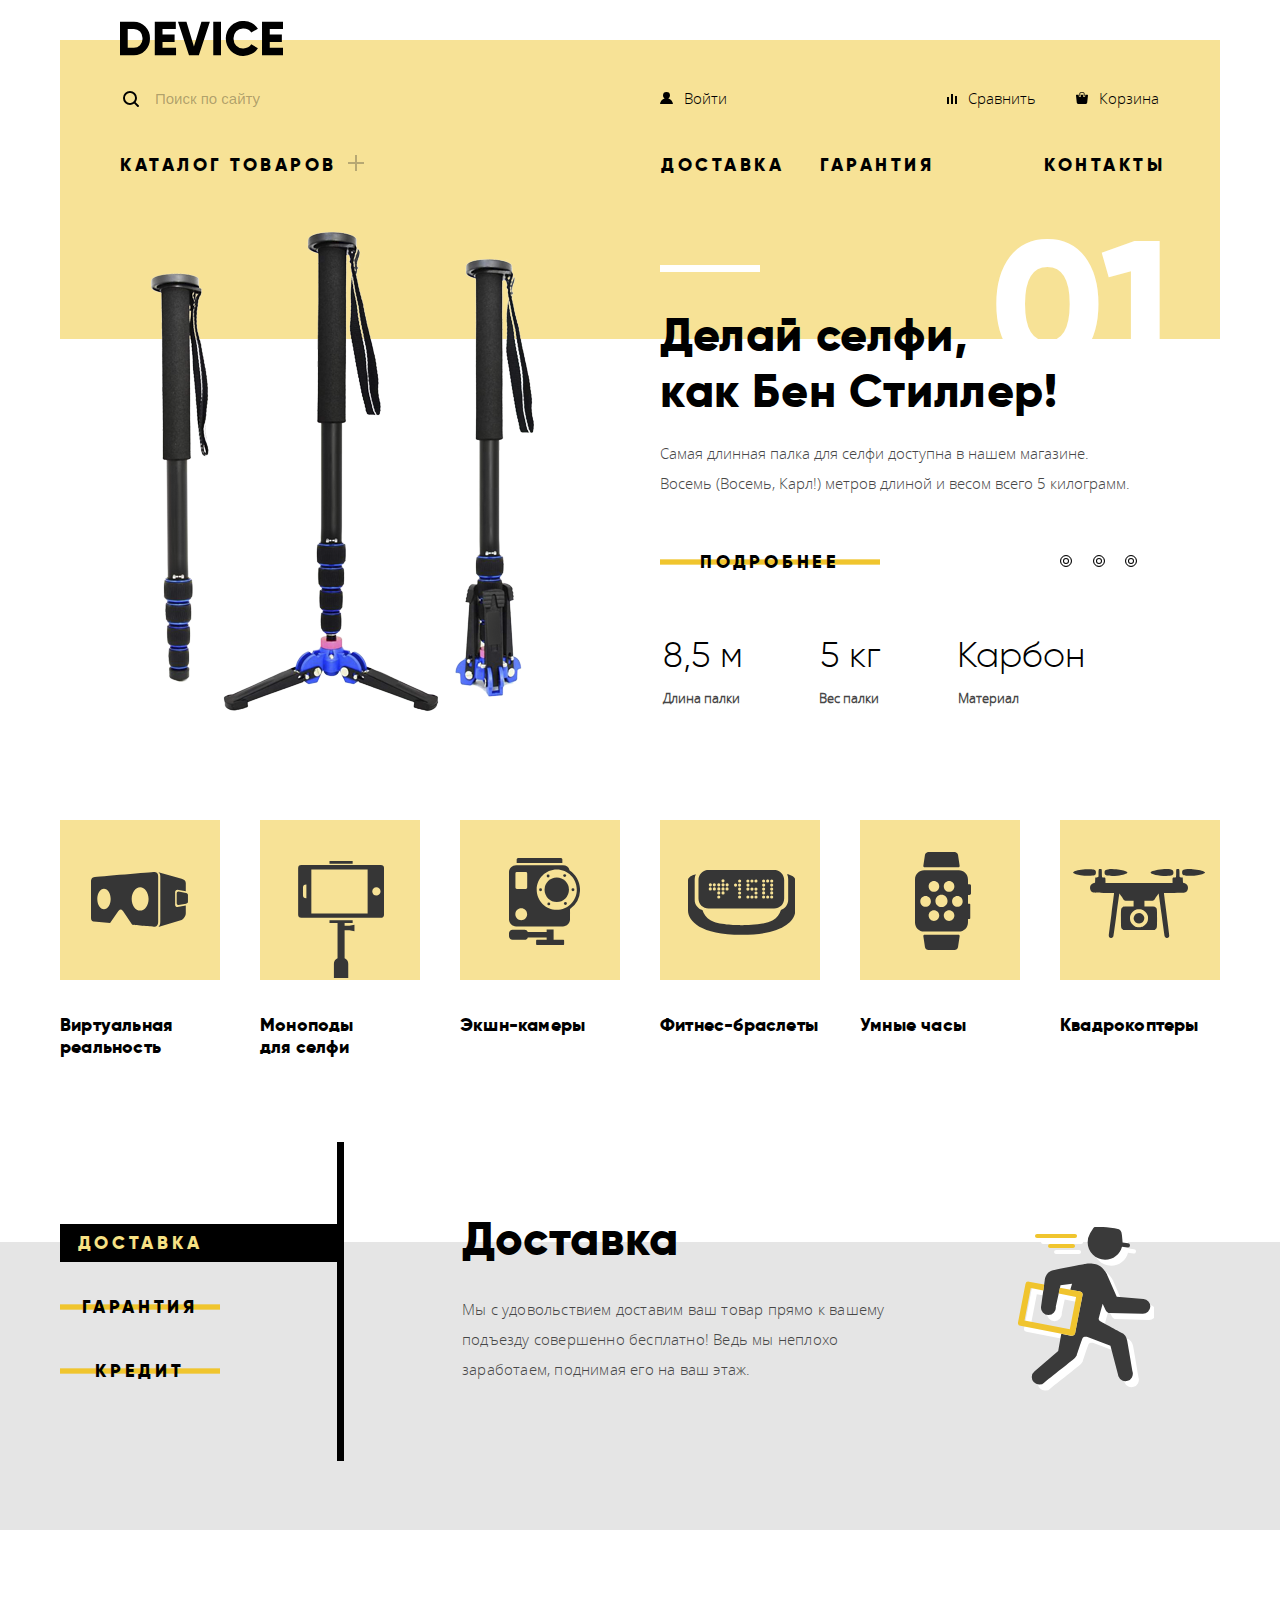
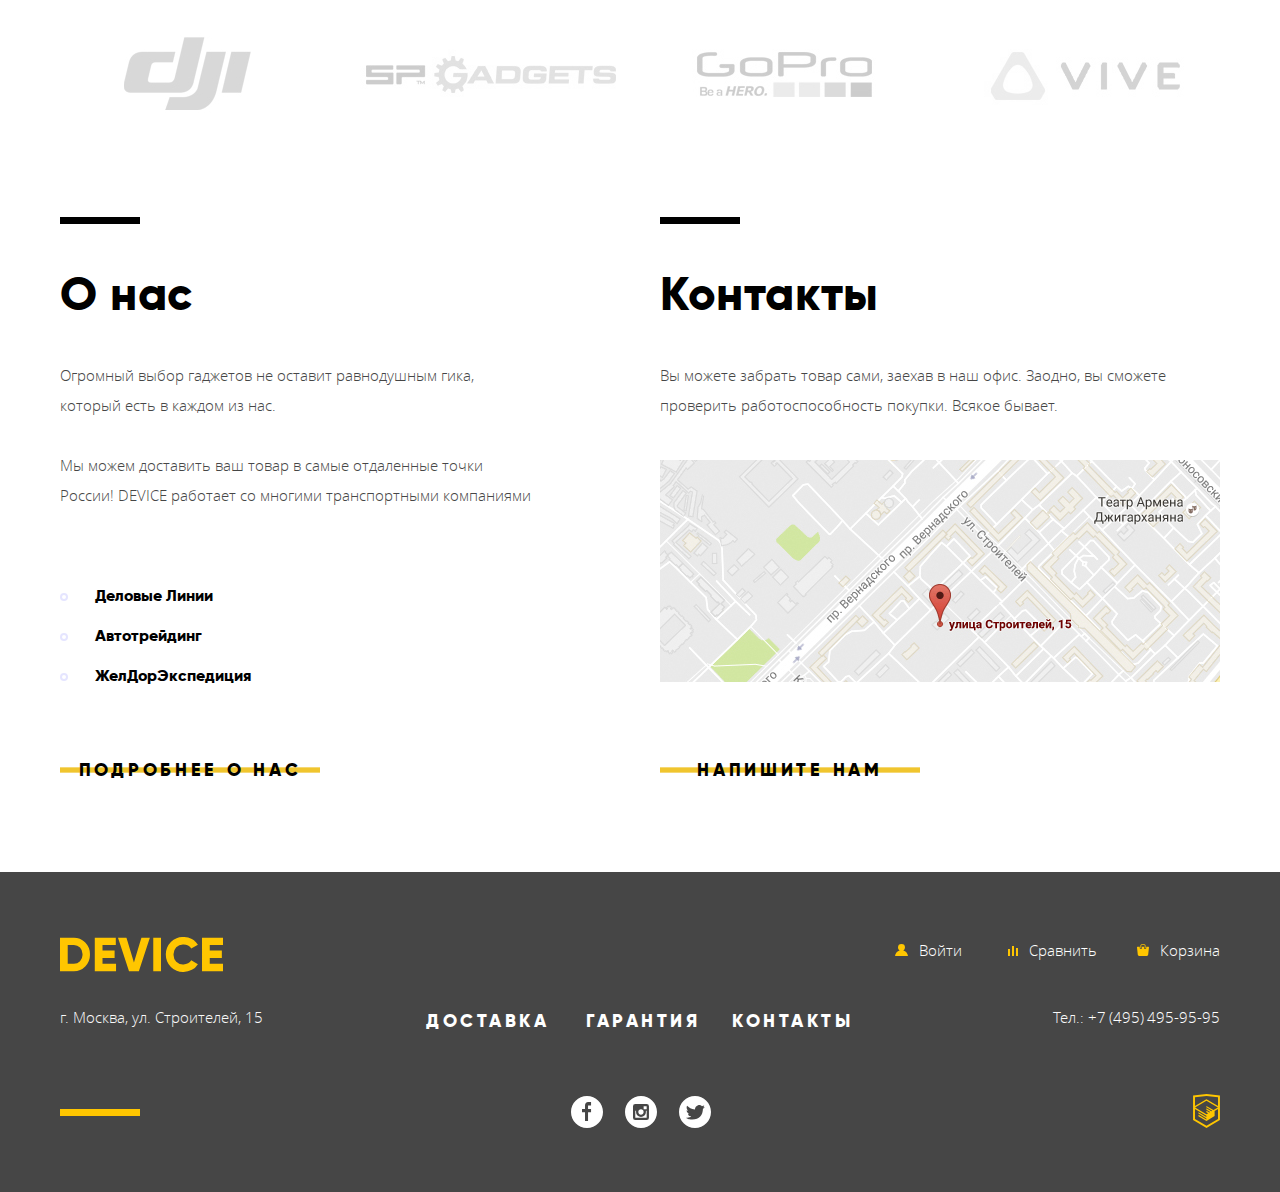
==== index.html @ ccfb0d53 ":+1:" ====
<!DOCTYPE html>
<html lang="ru">

<head>
  <meta charset="utf-8">
  <title>HTML Academy: Девайс</title>
  <link rel="stylesheet" href="css/normalize.css">
  <link rel="stylesheet" href="css/styles.css">
  <!-- <link rel="stylesheet" href="css/minifiedcss.css"> -->
</head>

<body class="site">
  <div class="centered">
    <header class="site__header header">
      <a class="header__logo site-logo" href="#" aria-label="Логотип интернет-магазина гаджетов «Device»">
        <svg class="site-logo__img">
          <use xlink:href="img/svg/icons.svg#device-logo"></use>
        </svg>
      </a>
      <div class="header__actions user-actions">
        <div class="user-actions__item user-actions__item_search">
          <form class="site-search" method="get">
            <label class="site-search__label" for="search-field">
              <svg class="site-search__icon">
                <use xlink:href="img/svg/icons.svg#search"></use>
              </svg>
            </label>
            <input class="site-search__field" type="search" id="search-field" placeholder="Поиск по сайту" aria-label="Поиск по сайту">
            <button class="site-search__button">Найти</button>
          </form>
        </div>
        <ul class="user-actions__list">
          <li class="user-actions__item user-actions__item_login action">
            <a class="action__link" href="#">
              <svg class="action__icon icon-login">
                <use xlink:href="img/svg/icons.svg#user"></use>
              </svg>
              <span class="action__text">Войти</span>
            </a>
          </li>
          <li class="user-actions__item user-actions__item_compare action">
            <a class="action__link" href="#">
              <svg class="action__icon icon-compare">
                <use xlink:href="img/svg/icons.svg#compare"></use>
              </svg>
              <span class="action__text">Сравнить</span>
            </a>
          </li>
          <li class="user-actions__item user-actions__item_cart action">
            <a class="action__link" href="#">
              <svg class="action__icon icon-cart">
                <use xlink:href="img/svg/icons.svg#cart"></use>
              </svg>
              <span class="action__text">Корзина</span>
            </a>
          </li>
        </ul>
      </div>
      <nav class="header__nav nav" aria-label="Главная навигация по сайту">
        <ul class="nav__list">
          <li class="nav__item nav__item_catalog">
            <a class="nav__link nav__link_catalog" href="#" tabindex="0">
              <span class="nav__item-name">Каталог товаров</span>
              <svg class="nav__icon">
                <use xlink:href="img/svg/icons.svg#plus"></use>
              </svg>
            </a>
            <ul class="nav__sub-list">
              <li class="nav__sub-item">
                <a class="nav__sub-link" href="#">Виртуальная реальность</a>
                <a class="nav__sub-link" href="monopods.html">Моноподы для селфи</a>
                <a class="nav__sub-link" href="#">Экшн-камеры</a>
              </li>
              <li class="nav__sub-item">
                <a class="nav__sub-link" href="#">Фитнесс-браслеты</a>
                <a class="nav__sub-link" href="#">Умные-часы</a>
              </li>
              <li class="nav__sub-item nav__sub-item_col3">
                <a class="nav__sub-link" href="#">Квадрокоптеры</a>
              </li>
            </ul>
          </li>
          <li class="nav__item nav__item_delivery">
            <a class="nav__link" href="#">Доставка</a>
          </li>
          <li class="nav__item nav__item_warranty">
            <a class="nav__link" href="#">Гарантия</a>
          </li>
          <li class="nav__item nav__item_contacts">
            <a class="nav__link" href="#">Контакты</a>
          </li>
        </ul>
      </nav>
    </header>
  </div>
  <main class="site__main main">
    <div class="centered">
      <h1 class="visually-hidden">Интернет-магазин гаджетов «Device»</h1>
      <section class="main__slider slider">
        <h2 class="visually-hidden">Популярные товары</h2>
        <div class="slider__switcher">
          <button class="slider__switch">
            <span class="visually-hidden">Первый слайд</span>
          </button>
          <button class="slider__switch">
            <span class="visually-hidden">Второй слайд</span>
          </button>
          <button class="slider__switch">
            <span class="visually-hidden">Третий слайд</span>
          </button>
        </div>
        <div class="slider__slide-wrapper slide-wrapper">
          <section class="slide-wrapper__slide slide">
            <div class="slide__img-wrapper">
              <img class="slide__img" src="img/slider/slider-1.png" width="384" height="486" alt="Самая длинная палка для сэлфи">
            </div>
            <div class="slide__info-wrapper">
              <span class="slide__order" aria-label="Первый слайд">01</span>
              <h3 class="slide__slogan main-heading">Делай селфи,<br> как Бен Стиллер!</h3>
              <p class="slide__description">Самая длинная палка для селфи доступна в нашем магазине.
                <br> Восемь (Восемь, Карл!) метров длиной и весом всего 5 килограмм.</p>
              <a class="slide__product-link btn" href="#">Подробнее</a>
              <table class="slide__product-details product-details">
                <tr class="product-details__row">
                  <td class="product-details__value">8,5 м</td>
                  <td class="product-details__value">5 кг</td>
                  <td class="product-details__value">Карбон</td>
                </tr>
                <tr class="product-details__row">
                  <th class="product-details__parameter">Длина палки</th>
                  <th class="product-details__parameter">Вес палки</th>
                  <th class="product-details__parameter">Материал</th>
                </tr>
              </table>
            </div>
          </section>
          <section class="slide-wrapper__slide slide visually-hidden">
            <div class="slide__img-wrapper">
              <img class="slide__img" src="img/slider/slider-2.png" width="345" height="485" alt="Мотивирующие фитнесc-браслеты">
            </div>
            <div class="slide__info-wrapper">
              <span class="slide__order" aria-label="Второй слайд">02</span>
              <h3 class="slide__slogan main-heading">Худеем<br> правильно!</h3>
              <p class="slide__description">Мотивирующие фитнесc-браслеты помогут найти в себе силы не пропускать занятия и соблюдать диету.</p>
              <a class="slide__product-link btn" href="#">Подробнее</a>
              <table class="slide__product-details product-details">
                <tr class="product-details__value-row">
                  <td class="product-details__value">48 часов</td>
                </tr>
                <tr class="product-details__parameter-row">
                  <th class="product-details__parameter">Без подзарядки</th>
                </tr>
              </table>
            </div>
          </section>
          <section class="slide-wrapper__slide slide visually-hidden">
            <div class="slide__img-wrapper">
              <img class="slide__img" src="img/slider/slider-3.png" width="526" height="334" alt="Квадрокоптер оснащенные мощным лазером, замаскированным под стандартную камеру">
            </div>
            <div class="slide__info-wrapper">
              <span class="slide__order" aria-label="Третий слайд">03</span>
              <h3 class="slide__slogan main-heading">Порхает как бабочка, жалит как пчела!</h3>
              <p class="slide__description">Этот обычный, на первый взгляд, квадрокоптер оснащен мощным лазером, замаскированным под стандартную камеру.</p>
              <a class="slide__product-link btn" href="#">Подробнее</a>
              <table class="slide__product-details product-details">
                <tr class="product-details__value-row">
                  <td class="product-details__value">800 м</td>
                  <td class="product-details__value">50 м</td>
                </tr>
                <tr class="product-details__parameter-row">
                  <th class="product-details__parameter">Дальность полета</th>
                  <th class="product-details__parameter">Радиус поражения</th>
                </tr>
              </table>
            </div>
          </section>
        </div>
      </section>
      <section class="main__categories categories">
        <h2 class="visually-hidden">Категории товаров</h2>
        <div class="categories__wrapper category">
          <a class="category__link category__link_virtual" href="virtual.html">
            <div class="category__link-img-container">
              <svg class="category__link-img category__link-img_virtual">
                <use xlink:href="img/svg/icons.svg#popular-1"></use>
              </svg>
            </div>
            <span class="category__link-text">Виртуальная реальность</span>
          </a>
          <a class="category__link category__link_monopod" href="monopods.html">
            <div class="category__link-img-container">
              <svg class="category__link-img category__link-img_monopod">
                <use xlink:href="img/svg/icons.svg#popular-2"></use>
              </svg>
            </div>
            <span class="category__link-text">Моноподы <br> для селфи</span>
          </a>
          <a class="category__link category__link_camera" href="camera.html">
            <div class="category__link-img-container">
              <svg class="category__link-img category__link-img_camera">
                <use xlink:href="img/svg/icons.svg#popular-3"></use>
              </svg>
            </div>
            <span class="category__link-text">Экшн-камеры</span>
          </a>
          <a class="category__link category__link_bracelet" href="bracelet.html">
            <div class="category__link-img-container">
              <svg class="category__link-img category__link-img_bracelet">
                <use xlink:href="img/svg/icons.svg#popular-4"></use>
              </svg>
            </div>
            <span class="category__link-text">Фитнес-браслеты</span>
          </a>
          <a class="category__link category__link_watch" href="watch.html">
            <div class="category__link-img-container">
              <svg class="category__link-img category__link-img_watch">
                <use xlink:href="img/svg/icons.svg#popular-5"></use>
              </svg>
            </div>
            <span class="category__link-text">Умные часы</span>
          </a>
          <a class="category__link category__link_quadrocopter" href="quadrocopter.html">
            <div class="category__link-img-container">
              <svg class="category__link-img category__link-img_quadrocopter">
                <use xlink:href="img/svg/icons.svg#popular-6"></use>
              </svg>
            </div>
            <span class="category__link-text">Квадрокоптеры</span>
          </a>
        </div>
      </section>
    </div>
    <section class="main__services services">
      <h2 class="visually-hidden">Наш сервис</h2>
      <div class="centered accordion">
        <div class="accordion__btns">
          <button class="btn accordion__btn accordion__btn_active">
            Доставка
          </button>
          <button class="btn accordion__btn ">
            Гарантия
          </button>
          <button class="btn accordion__btn">
            Кредит
          </button>
        </div>
        <section class="accordion__tab">
          <h3 class="accordion__heading main-heading">Доставка</h3>
          <p class="accordion__description">Мы с удовольствием доставим ваш товар прямо к вашему
            <br> подъезду совершенно бесплатно! Ведь мы неплохо
            <br> заработаем, поднимая его на ваш этаж.</p>
          <svg class="accordion__img" width="136" height="164">
            <use xlink:href="img/svg/icons.svg#delivery"></use>
          </svg>
        </section>
        <section class="accordion__tab visually-hidden">
          <h3 class="accordion__heading main-heading">Гарантия</h3>
          <p class="accordion__description">Если из-за возгорания купленного у нас товара у вас сгорит
            <br> дом — не переживайте, мы выдадим вам новый.
            <br> Товар, не дом, конечно же.</p>
          <svg class="accordion__img" width="156" height="188">
            <use xlink:href="img/svg/icons.svg#warranty"></use>
          </svg>
        </section>
        <section class="accordion__tab visually-hidden">
          <h3 class="accordion__heading main-heading">Кредит</h3>
          <p class="accordion__description">Залезть в долговую яму стало проще! Кредитные
            <br> консультанты подберут для вас наиболее выгодные
            <br> условия кредита. Выгодные для нашего банка, разумеется.</p>
          <svg class="accordion__img" width="171" height="195">
            <use xlink:href="img/svg/icons.svg#credit"></use>
          </svg>
        </section>
      </div>
    </section>
    <div class="centered">
      <section class="main__brands brands">
        <h2 class="visually-hidden">Список компаний-производителей продукции в нашем каталоге</h2>
        <div class="brands__wrapper brand">
          <a class="brand__link brand__link_dji" href="http://www.dji.com/" aria-label="Сайт компании-производителя DJI">
        </a>
          <a class="brand__link brand__link_spga" href="http://www.sp-gadgets.com/" aria-label="Сайт компании-производителя SPGA">
        </a>
          <a class="brand__link brand__link_gopro" href="http://gopro.com/" aria-label="Сайт компании-производителя GOPRO">
        </a>
          <a class="brand__link brand__link_vive" href="https://www.htcvive.com/" aria-label="Сайт компании-производителя VIVE">
        </a>
        </div>
      </section>
      <div class="main__company-details company-details">
        <section class="company-details__about-us about-us">
          <h3 class="company-details__heading main-heading">О нас</h3>
          <p class="about-us__description">Огромный выбор гаджетов не оставит равнодушным гика,
            <br> который есть в каждом из нас.</p>
          <p class="about-us__description">Мы можем доставить ваш товар в самые отдаленные точки
            <br> России! DEVICE работает со многими транспортными компаниями</p>
          <ul class="about-us__delivery-partners-section delivery-partners">
            <li class="delivery-partners__item">
              <a class="delivery-partners__link" href="#">Деловые Линии</a>
            </li>
            <li class="delivery-partners__item">
              <a class="delivery-partners__link" href="#">Автотрейдинг</a>
            </li>
            <li class="delivery-partners__item">
              <a class="delivery-partners__link" href="#">ЖелДорЭкспедиция</a>
            </li>
          </ul>
          <a class="about-us__more-info-link btn" href="#">Подробнее о нас</a>
        </section>
        <section class="company-details__contacts contacts">
          <h3 class="company-details__heading main-heading">Контакты</h3>
          <p class="contacts__description">Вы можете забрать товар сами, заехав в наш офис. Заодно, вы сможете проверить работоспособность покупки. Всякое бывает.</p>
          <div class="contacts__map map">
            <a class="map__link" href="https://www.google.ru/maps" target="_blank"><img class="map__image" src="img/map.jpg" alt="Наше местоположение на карте" width="560" height="222"></a>
          </div>
          <a class="contacts__contact-link btn" href="#">Напишите нам</a>
        </section>
        <div class="company-details__map modal-map modal-map_hidden">
          <a class="modal-map__link" href="https://www.google.ru/maps" target="_blank"><img class="modal-map__placeholder" src="img/map-big.jpg" width="960" height="559" alt="Карта"></a>
        </div>
      </div>
    </div>
  </main>
  <footer class="site__footer footer">
    <div class="centered footer__inner">
      <div class="footer__col footer__col_left">
        <a class="footer__logo site-logo" aria-label="Интернет-магазин гаджетов «Device»">
          <svg class="site-logo__img site-logo__img_footer">
            <use xlink:href="img/svg/icons.svg#device-logo"></use>
          </svg>
        </a>
        <address class="footer__address">г. Москва, ул. Строителей, 15</address>
      </div>
      <div class="footer__col footer__col_middle">
        <nav class="footer__nav nav" aria-label="Вспомогательная навигация по сайту">
          <ul class="nav__list">
            <li class="nav__item nav__item_delivery-footer">
              <a class="nav__link nav__link_footer" href="#">Доставка</a>
            </li>
            <li class="nav__item nav__item_warranty-footer">
              <a class="nav__link nav__link_footer" href="#">Гарантия</a>
            </li>
            <li class="nav__item nav__item_contact-footer">
              <a class="nav__link nav__link_footer" href="#">Контакты</a>
            </li>
          </ul>
        </nav>
        <section class="footer__social social">
          <h2 class="visually-hidden">Наши социальные сети</h2>
          <div class="social__list">
            <a class="social__link social__link_fb" href="#" aria-label="Facebook">
              <svg class="social__icon">
                <use xlink:href="img/svg/icons.svg#fb"></use>
              </svg>
            </a>
            <a class="social__link social__link_inst" href="#" aria-label="Instagram">
              <svg class="social__icon">
                <use xlink:href="img/svg/icons.svg#instagram"></use>
              </svg>
            </a>
            <a class="social__link social__link_tw" href="#" aria-label="Twitter">
              <svg class="social__icon">
                <use xlink:href="img/svg/icons.svg#twitter"></use>
              </svg>
            </a>
          </div>
        </section>
      </div>
      <div class="footer__col footer__col_right">
        <ul class="footer__actions user-actions">
          <li class="user-actions__login action action_login_footer">
            <a class="action__link action__link_footer" href="#">
              <svg class="action__icon icon-login icon-footer">
                <use xlink:href="img/svg/icons.svg#user"></use>
              </svg>
              <span class="action__text">Войти</span>
            </a>
          </li>
          <li class="user-actions__compare action action_compare_footer">
            <a class="action__link action__link_footer" href="#">
              <svg class="action__icon icon-compare icon-footer">
                <use xlink:href="img/svg/icons.svg#compare"></use>
              </svg>
              <span class="action__text">Сравнить</span>
            </a>
          </li>
          <li class="user-actions__cart action action_cart_footer">
            <a class="action__link action__link_footer" href="#">
              <svg class="action__icon icon-cart icon-footer">
                <use xlink:href="img/svg/icons.svg#cart"></use>
              </svg>
              <span class="action__text">Корзина</span>
            </a>
          </li>
        </ul>
        <p class="footer__phone">Тел.:
          <a class="footer__phone-link" href="tel:+7(495)495-95-95">+7&thinsp;(495)&thinsp;495-95-95</a>
        </p>
        <div class="footer__copyright copyright">
          <a class="copyright__link" href="https://htmlacademy.ru/intensive/htmlcss" aria-label="HTML Academy">
            <svg class="copyright__icon" role="img" aria-hidden="true">
              <use xlink:href="img/svg/icons.svg#logo-html"></use>
            </svg>
          </a>
        </div>
      </div>
    </div>
  </footer>
  <!-- MODAL -->
  <div class="modal-contact modal-contact_hidden">
    <form class="modal-contact__contact-form contact-form" method="post">
      <div class="contact-form__fields">
        <div class="contact-form__field contact-form__field_name">
          <label class="contact-form__label" for="name-field">Ваше имя:</label>
          <input class="contact-form__input" type="text" id="name-field" placeholder="Представьтесь, пожалуйста">
        </div>
        <div class="contact-form__field contact-form__field_email">
          <label class="contact-form__label" for="email-field">Ваш e-mail:</label>
          <input class="contact-form__input" type="email" id="email-field" placeholder="Для отправки ответа">
        </div>
        <div class="contact-form__field contact-form__field_text">
          <label class="contact-form__label" for="comment-field">Текст письма:</label>
          <textarea class="contact-form__comment" id="comment-field" placeholder="В свободной форме"></textarea>
        </div>
        <button class="contact-form__btn btn" type="submit">Отправить</button>
        <!-- <input class="contact-form__submit btn" type="submit" value="Отправить"> -->
      </div>
    </form>
    <button class="modal-contact__close-btn close-btn">
    </button>
  </div>
  <script src="/path/to/svg4everybody.js"></script>
  <script> svg4everybody(); // run it now or whenever you are ready </script>
</body>

</html>
---- css/styles.css ----
@font-face {
  font-family: 'Open Sans';
  src: url('../fonts/opensans-light-webfont.woff2') format('woff2'),
  url('../fonts/opensans-light-webfont.woff') format('woff');
  font-weight: 300;
  font-style: normal;
}

@font-face {
  font-family: 'Gilroy';
  src: url('../fonts/gilroyextrabold-webfont.woff2') format('woff2'),
  url('../fonts/gilroyextrabold-webfont.woff') format('woff');
  font-weight: 800;
  font-style: bold;
}

@font-face {
  font-family: 'Gilroy';
  src: url('../fonts/gilroylight-webfont.woff2') format('woff2'),
  url('../fonts/gilroylight-webfont.woff') format('woff');
  font-weight: 300;
  font-style: normal;
}



/* 
 .d8888b.  888          888               888 
d88P  Y88b 888          888               888 
888    888 888          888               888 
888        888  .d88b.  88888b.   8888b.  888 
888  88888 888 d88""88b 888 "88b     "88b 888 
888    888 888 888  888 888  888 .d888888 888 
Y88b  d88P 888 Y88..88P 888 d88P 888  888 888 
 "Y8888P88 888  "Y88P"  88888P"  "Y888888 888                            
*/

.site {
  width: 100%;
  min-height: 100vh;
  margin: 0;
  padding: 0;

  font: normal 15px/2 "Open Sans", "Arial", "Helvetica", sans-serif;
  color: rgba(70, 70, 70, 1);
}

.site__header {
  margin-top: 40px;
}

.visually-hidden:not(:focus):not(:active) {
  position: absolute;

  width: 1px;
  height: 1px;
  margin: -1px;
  border: 0;
  padding: 0;

  white-space: nowrap;

  -webkit-clip-path: inset(100%);
  clip-path: inset(100%);
  clip: rect(0 0 0 0);
  overflow: hidden;
}

img {
  max-width: 100%;
  height: auto;
}

.btn {
  position: relative;
  z-index: 0;

  display: inline-block;
  width: 100%;
  padding: 9px 0;
  vertical-align: middle;

  font: bold 18px "Gilroy", "Arial", "Helvetica", sans-serif;
  letter-spacing: 3.7px;
  text-align: center;
  text-transform: uppercase;
  text-decoration: none;
  color: rgba(0, 0, 0, 1);

  cursor: pointer;
}

.btn::before {
  content: "";

  position: absolute;
  top: 0;
  right: 0;
  bottom: 0;
  left: 0;
  z-index: -1;

  background-color: rgb(240, 197, 46);

  transform: scaleY(0.14);
  transition: all .2s ease-in-out;
}

.btn:hover::before,
.btn:focus::before {
  transform: scaleY(1);
}

.btn:active,
.btn:active::before {
  color: rgba(0, 0, 0, 0.3);
  transform: scaleY(1);
}

.main-heading {
  font: bold 47px/1.2 "Gilroy", "Arial", "Helvetica", sans-serif;
  letter-spacing: 0.6px;
  color: rgba(0, 0, 0, 1);
}

.centered {
  width: 1160px;
  margin: 0 auto;
  padding: 0 20px;
}



/* 
888    888                        888                  
888    888                        888                  
888    888                        888                  
8888888888  .d88b.   8888b.   .d88888  .d88b.  888d888 
888    888 d8P  Y8b     "88b d88" 888 d8P  Y8b 888P"   
888    888 88888888 .d888888 888  888 88888888 888     
888    888 Y8b.     888  888 Y88b 888 Y8b.     888     
888    888  "Y8888  "Y888888  "Y88888  "Y8888  888                 
*/

.header {
  min-height: 188px;
  padding: 0 55px 0;
  background-color: rgba(240, 197, 46, 0.5);
}

.header__logo {
  display: inline-block;
  margin-top: -28px;
  margin-bottom: 14px;
}

.header__actions {
  margin-bottom: 26px;
}

.header__nav {
  margin-bottom: 0;
}

.site-logo {
  height: 45px;
}

.site-logo:hover,
.site-logo:focus {
  opacity: 0.6;
}

.site-logo:active {
  opacity: 0.3;
}

.site-logo__img {
  width: 163px;
  height: 35px;
  padding: 5px;
}

.user-actions {
  display: flex;
  justify-content: space-between;
  align-items: baseline;
  flex-wrap: wrap;
  padding: 0;
  list-style: none;
}

.user-actions__item {
  margin-right: 10px;
}

.user-actions__item_search {
  position: relative;
  flex-basis: 440px;
}

.user-actions__list {
  display: flex;
  flex-basis: 505px;
  flex-wrap: wrap;
  margin: 0;
  list-style: none;
}

.user-actions__item_login {
  flex-basis: 277px;
}

.user-actions__item_loged {
  flex-basis: 159px;
}

.user-actions__item_logout {
  flex-basis: 107px;
}

.user-actions__item_compare {
  flex-basis: 100px;
}

.user-actions__item_cart {
  margin-right: 6px;
  margin-left: auto;
}

.site-search {
  display: flex;
  align-items: center;
}

.site-search__label {
  position: absolute;
  top: 11px;
  left: 8px;
  width: 16px;
  height: 16px;
}

.site-search__icon {
  width: 16px;
  height: 16px;
}

.site-search__field {
  flex-basis: 355px;
  height: 49px;
  padding-left: 40px;
  padding-right: 10px;
  color: rgba(1, 1, 1, 0.3);
  background: none;
  border: none;
  border-bottom: 2px solid rgba(1, 1, 1, 0);
}

.site-search__field:active,
.site-search__field:focus {
  border-bottom-color: rgba(1, 1, 1, 1);
  outline: none;
}

.site-search__field::-webkit-input-placeholder {
  color: rgba(1, 1, 1, 0.3);
}

.site-search__field:hover::-webkit-input-placeholder {
  color: rgba(1, 1, 1, 0.6);
}

.site-search__field:active::-webkit-input-placeholder,
.site-search__field:focus::-webkit-input-placeholder {
  color: rgba(1, 1, 1, 1);
}

.site-search__button {
  display: none;
  height: 49px;
  padding: 0 18px;
  background: none;
  border: 2px solid black;
  border-radius: 0px;
  cursor: pointer;
}

.site-search__field:active + .site-search__button,
.site-search__field:focus + .site-search__button {
  display: flex;
}

.site-search__field:focus + .site-search__button:hover,
.site-search__field:active + .site-search__button:hover {
  background-color: rgba(1, 1, 1, 1);
  color: rgba(250, 250, 250, 1);
}

.site-search__field:focus + .site-search__button:active,
.site-search__field:active + .site-search__button:active {
  background-color: rgba(1, 1, 1, 1);
  color: rgba(250, 250, 250, 0.3);
}

.action__link {
  position: relative;
  color: rgba(0, 0, 0, 1);
  text-decoration: none;
}

.action__link_logout {
  color: rgba(0, 0, 0, .3);
}

.action__link:hover {
  opacity: 0.6;
}

.action__link:active {
  opacity: 0.3;
}

.action__text {
  padding-left: 7px;
}

.icon-login {
  width: 13px;
  height: 12px;
}

.icon-compare {
  width: 10px;
  height: 10px;
}

.icon-cart {
  width: 12px;
  height: 12px;
}

.nav {
  font: bold 18px "Gilroy", "Arial", "Helvetica", sans-serif;
  text-transform: uppercase;
}

.nav__list {
  position: relative;
  display: flex;
  flex-wrap: wrap;
  align-items: baseline;
  margin: 0;
  padding: 0;
  list-style: none;
}

.nav__item:not(:last-child) {
  margin-right: 20px;
  padding: 5px 0 5px 5px;
}

.nav__item_catalog {
  flex-basis: 516px;
  margin-right: 40px;
  cursor: pointer;
}

.nav__item_delivery {
  flex-basis: 134px;
}

.nav__item_warranty {
  flex-basis: 179px;
}

.nav__item_contacts {
  margin-right: 0;
  margin-left: auto;
}

.nav__item-name {
  margin-right: 3px;
}

.nav__link {
  color: rgba(0, 0, 0, 1);
  text-decoration: none;
  letter-spacing: 3.5px;
  outline: none;
}

.nav__link:hover,
.nav__link:focus {
  color: rgba(1, 1, 1, 0.6);
}

.nav__link:active {
  color: rgba(1, 1, 1, 0.3);
}

.nav__icon {
  width: 16px;
  height: 16px;
  opacity: 0.3;
}

.nav__sub-list {
  position: absolute;
  left: -55px;
  z-index: 2;

  display: none;
  width: 1100px;
  min-height: 143px;
  padding: 23px 0 0 60px;

  font: normal 15px/36px "Open Sans", "Arial", "Helvetica", sans-serif;
  letter-spacing: 0.1px;
  list-style: none;
  text-transform: none;
  background-color: rgba(247, 226, 150, 1);
}

.nav__item_catalog:hover .nav__sub-list {
  display: block;
}

.nav__sub-item {
  display: inline-block;
  margin-right: 59px;
  vertical-align: top;
}

.nav__sub-link {
  display: block;
  text-decoration: none;
  color: rgba(0, 0, 0, 1);
}

.nav__sub-link:hover,
.nav__sub-link:focus {
  color: rgba(0, 0, 0, 0.6);
}

.nav__sub-link:active {
  color: rgba(0, 0, 0, 0.3);
}


/* 
888888b.                              
888  "88b                             
888  .88P                             
8888888K.   8888b.  .d8888b   .d88b.  
888  "Y88b     "88b 88K      d8P  Y8b 
888    888 .d888888 "Y8888b. 88888888 
888   d88P 888  888      X88 Y8b.     
8888888P"  "Y888888  88888P'  "Y8888                                           
*/

.site__main {
  margin-bottom: 83px;
}

.site__catalog {
  margin-top: -14px;
}

.main {
  width: 100%;
}

.main__slider {
  margin-bottom: 62px;
}

.main__categories {
  margin-bottom: 184px;
}

.main__brands {
  margin-bottom: 95px;
}

.main__services {
  margin-bottom: 95px;
}

.slider {
  position: relative;
  padding: 0 0 35px;
}

.slider::after {
  content: '';
  position: absolute;
  top: 0;
  z-index: -1;
  width: 100%;
  height: 111px;
  background-color: rgb(247, 226, 150);
}

.slider__switcher {
  position: absolute;
  right: 74px;
  bottom: 182px;
  display: flex;
  justify-content: space-between;
  width: 95px;
  list-style: none;
}

.slider__switch {
  position: relative;
  width: 30px;
  height: 30px;
  padding: 10px;
  background: none;
  border: none;
  border-radius: 50%;
  outline: none;
  cursor: pointer;
}

.slider__switch:after {
  content: '';
  position: absolute;
  top: 0;
  left: 0;
  right: 0;
  bottom: 0;
  width: 10px;
  height: 10px;
  margin: auto;
  border: 1px solid black;
  border-radius: 50%;
  background-color: #fff;
  box-shadow: inset 0px 0px 0px 2px white,
  inset 0 0 0 3px black;
  cursor: pointer;
  pointer-events: none;
}

.slide {
  display: flex;
  justify-content: space-between;
}

.slide__img-wrapper {
  width: 500px;
  margin-left: 35px;
  padding-left: 55px;
}

.slide__info-wrapper {
  position: relative;
  display: flex;
  flex-direction: column;
  width: 505px;
  padding-right: 55px;
}

.slide__order {
  position: absolute;
  top: -11px;
  right: 48px;
  width: 100%;
  font: bold 179px/1 "Gilroy", "Arial", "Helvetica", sans-serif;
  text-align: right;
  color: rgba(255, 255, 255, 1);
}

.slide__order::before {
  content: '';
  position: absolute;
  top: 48px;
  left: 48px;
  width: 100px;
  height: 7px;
  background-color: white;
}

.slide__slogan {
  z-index: 1;
  padding-top: 33px;
  margin-bottom: 2px;
}

.slide__description {
  flex-basis: 90px;
}

.slide__product-link {
  width: 220px;
  margin-bottom: 51px;
}

.services {
  min-height: 288px;
  background-color: rgba(229, 229, 229, 1);
}

.product-details__row {
  display: flex;
  flex-wrap: wrap;
  margin-bottom: 11px;
}

.product-details__value {
  margin-right: 75px;
  font: normal 36px "Gilroy", "Arial", "Helvetica", sans-serif;
  color: rgba(0, 0, 0, 1);
}

.product-details__parameter {
  margin-right: 77px;
  font-size: 13px;
  line-height: 20px;
}

.category {
  display: flex;
  flex-wrap: wrap;
  justify-content: space-between;
}

.category__link {
  display: flex;
  flex-direction: column;
  flex-basis: 160px;
  font: bold 18px/22px "Gilroy", "Arial", "Helvetica", sans-serif;
  color: rgba(0, 0, 0, 1);
  text-decoration: none;
}

.category__link-img-container {
  position: relative;
  width: 160px;
  height: 160px;
  margin-bottom: 34px;
  background-color: rgba(240, 197, 46, 0.5);
}

.category__link-img {
  position: absolute;
}

.category__link-img_virtual {
  top: 52px;
  left: 31px;
  width: 97px;
  height: 55px;
}

.category__link-img_monopod {
  top: 41px;
  left: 38px;
  width: 86px;
  height: 117px;
}

.category__link-img_camera {
  top: 38px;
  left: 49px;
  width: 71px;
  height: 87px;
}

.category__link-img_bracelet {
  top: 50px;
  left: 28px;
  width: 107px;
  height: 65px;
}

.category__link-img_watch {
  top: 32px;
  left: 55px;
  width: 56px;
  height: 98px;
}

.category__link-img_quadrocopter {
  top: 49px;
  left: 13px;
  width: 132px;
  height: 69px;
}
.category__link-text {
  letter-spacing: 0.2px;
}

.category__link:hover .category__link-img-container,
.category__link:focus .category__link-img-container {
  background-color: rgba(240, 197, 46, 1);
  transition: ease-in-out 0.2s;
}

.category__link:active .category__link-img-container{
  background-color: rgba(240, 197, 46, 1);
  transition: ease-in-out 0.2s;
}

.category__link:active .category__link-img {
  opacity: 0.3;
}

.category__link:active .category__link-text {
  opacity: 0.3;
}

.accordion {
  position: relative;
  display: flex;
  justify-content: space-between;
}

.accordion__btns {
  flex-basis: 254px;
  position: relative;
  margin-top: -18px;
}

.accordion__btns::after {
  content: '';
  position: absolute;
  top: -82px;
  right: -30px;
  width: 7px;
  height: 319px;
  background-color: black;
}

.accordion__btn {
  width: 160px;
  margin-bottom: 26px;
  border: none;
  background: none;
}

.accordion__btn_active {
  position: relative;
  background-color: black;
  border-radius: 0;
  color: rgb(247, 225, 132);
}

.accordion__btn_active::after  {
  content: '';
  position: absolute;
  top: 0;
  right: -120px;
  width: 120px;
  height:38px;
  background-color: black;
} 

.accordion__btn_active:not(:active)::before {
  background: none;
}


.accordion__tab {
  flex-basis: 758px;
  margin-top: -77px;
  margin-right: 0;
}

.accordion__heading {
  margin-bottom: 26px;
}

.accordion__description {
  width: 600px;
  letter-spacing: 0.2px;
  padding-bottom: 20px;
}

.accordion__img {
  position: absolute;
  top: -15px;
  right: 86px;
}

.brand {
  display: flex;
  flex-wrap: wrap;
  justify-content: space-between;
  list-style: none;
}

.brand__item {
  width: 260px;
  height: 100px;
}

.brand__link {
  width: 260px;
  height: 100px;
  background-color: rgba(0, 0, 0, .2);
}

.brand__link_dji {
  background-image: url('../img/brands/logo-1.jpg');
  transition: ease-out 0.2s;
}

.brand__link_dji:hover,
.brand__link_dji:focus {
  background-image: url('../img/brands/logo-1-hover.jpg');
  transition: ease-in 0.2s;
}

.brand__link_spga {
  background-image: url('../img/brands/logo-2.jpg');
  transition: ease-out 0.2s;
}

.brand__link_spga:hover,
.brand__link_spga:focus {
  background-image: url('../img/brands/logo-2-hover.jpg');
  transition: ease-in 0.2s;
}

.brand__link_gopro {
  background-image: url('../img/brands/logo-3.jpg');
  transition: ease-out 0.2s;
}

.brand__link_gopro:hover,
.brand__link_gopro:focus {
  background-image: url('../img/brands/logo-3-hover.jpg');
  transition: ease-in 0.2s;
}

.brand__link_vive {
  background-image: url('../img/brands/logo-4.jpg');
  transition: ease-out 0.2s;
}

.brand__link_vive:hover,
.brand__link_vive:focus {
  background-image: url('../img/brands/logo-4-hover.jpg');
  transition: ease-in 0.2s;
}

.company-details {
  position: relative;
  display: flex;
  justify-content: space-between;
}

.about-us {
  flex-basis: 560px;
}

.about-us__delivery-partners-section {
  margin-bottom: 55px;
}

.about-us__more-info-link {
  width: 260px;
}

.delivery-partners {
  padding: 0;
  list-style: none;
}

.delivery-partners__item {
  position: relative;
  padding-left: 35px;
}

.delivery-partners__item::before {
  content: "";
  position: absolute;
  top: 17px;
  left: 0;
  width: 4px;
  height: 4px;
  background-color: rgb(255, 255, 255);
  border: 2px solid rgb(229, 229, 299);
  border-radius: 50%;
}

.contacts {
  flex-basis: 560px;
}

.contacts__description {
  margin-bottom: 40px;
}

.contacts__map {
  margin-bottom: 60px;
}

.company-details__heading {
  position: relative;
  margin-bottom: 37px;
}

.company-details__heading::before {
  content: '';
  position: absolute;
  top: -50px;
  left: 0;
  width: 80px;
  height: 7px;
  background-color: black;
}

.contacts__contact-link {
  width: 260px;
}

.company-details__map {
  display: block;
  position: absolute;
  width: 960px;
  top: 50%;
  left: 50%;
  transform: translate(-50%, -50%);
}
.map {
  width: 560px;
  min-height: 222px;
}
.modal-map_hidden {
  display: none;
}

.about-us__description {
  margin-bottom: 30px;
}

.about-us__description:last-of-type {
  margin-bottom: 66px;
}

.delivery-partners__link {
  font: bold 16px/40px "Gilroy", "Arial", "Helvetica", sans-serif;
  color: rgba(0, 0, 0, 1);
  text-decoration: none;
}


/* CATALOG ***********************************************************************/

.catalog__content {
  display: flex;
}

.catalog__filters {
  position: relative;
  width: 40.5%;

  background-color: rgba(238, 238, 238, 1);
}

.catalog__filters::after {
  content: '';
  
  position: absolute;
  top: 0;
  
  width: 100%;
  height: 70px;

  background-color: rgba(219, 219, 219, 0.8);
  z-index: 0;
}

.catalog__title {
  margin-bottom: 13px;
}

.catalog__header {
  padding: 0 59px 0;
  margin-bottom: 39px;
}

.breadcrumbs {
  display: flex;
}

.breadcrumbs__icon {
  position: absolute;
  top: 14px;
  right: -21px;
  width: 4px;
  height: 7px;
  pointer-events: none;
}

.breadcrumbs__link {
  position: relative;
  margin-right: 42px;
  font-size: 14px;
  line-height: 36px;
  color: rgba(0, 0, 0, 0.3);
  text-decoration: none;
}

.breadcrumbs__link:hover,
.breadcrumbs__link:focus {
  color: rgba(0, 0, 0, 0.6);
}

.breadcrumbs__link:active {
  color: rgba(0, 0, 0, 0.1);
}

.filters {
  width: 265px;
  margin-left: auto;
}

.filters__header {
  display: flex;
  margin-bottom: 83px;
  min-height: 70px;
}

.filters__title {
  position: relative;
  z-index: 1;
  margin: 0;
  padding-top: 25px;
  font: bold 16px "Gilroy", "Arial", "Helvetica", sans-serif;
  color: rgba(0, 0, 0, 1);
  letter-spacing: 3.5px;
  text-transform: uppercase;
}

.filters__form {
  padding-right: 67px;
}

.filters__submit-btn {
  border: none;
  background: none;
}

.filters__fieldset {
  position: relative;
  margin: 0;
  padding: 0 0 37px;
  width: 200px;
  border: none;
}

.filters__fieldset::before {
  content: '';
  position: absolute;
  top: -14px;
  background-color: black;
  width: 100%;
  height: 2px;
}

.filters__fieldset_price {
  margin-bottom: 10px;
}
.filters__legend {
  margin-bottom: 36px;
  font: bold 18px "Gilroy", "Arial", "Helvetica", sans-serif;
  color: rgba(0, 0, 0, 1);
}

.price-range{
  position: relative;
  width: 100%;
}

.price-range__scale {
  height: 2px;
  background-color: rgb(219, 219, 219);  
}

.price-range__bar {
  width: 60%;
  height: 2px;
  background: rgb(145, 201, 47);
}

.toggle {
  position: absolute;
  top: -10px;
  left: 0;
  width: 5px;
  height: 5px;
  background: rgb(212, 212, 212);
  border: 8px solid rgb(255, 255, 255);
  border-radius: 50%;
  cursor: pointer;
  box-shadow: 0 2px 1px 0 rgb(207, 207, 207);
}
.toggle:active {
  width: 7px;
  height: 7px;
}

.toggle_min {
  left: -5px;
}

.toggle_max {
  left: 108px;
}

.price-range__select {
  margin-top: 9px;
  padding-bottom: 4px;
  font: normal 14px/22px "Gilroy", "Arial", "Helvetica", sans-serif;
  color: rgba(0,0,0,.2);
}
.price-range__select-min {
  margin-right: 55px;
}

.filters__fieldset_color {
  margin-bottom: 0;
}

.filters__legend_color {
  margin-bottom: 0;
}
.filters__options {
  list-style: none;
  padding-top: 5px;
  margin-bottom: 8px;
}

.option__label {
  position: relative;
  font-size: 14px;
  line-height: 40px;
  color: rgba(0, 0, 0, 1);
  cursor: pointer;
}

.option__label::before {
  content: "";
  position: absolute;
  bottom: -1px;
  left: -41px;
  width: 19px;
  height: 19px;
  border: 2px solid black;
  border-radius: 3px;
  cursor: pointer;
}

.option__input {
  position: relative;
  z-index: 0;
  display: none;
}

.option__icon {
  display: none;
  position: absolute;
  top: 2px;
  left: -38px;
  width: 24px;
  height: 14px;
}

.option__input:checked + .option__label .option__icon {
  display: block;
}

.option__label:hover::before {
  opacity: .6;
}
.option__label:hover > .option__icon {
  opacity: .6;
}

.option__label:active::before {
  opacity: 1;
}

.option__label:active > .option__icon {
  opacity: 1;
}

.filters__fieldset_bluetooth {
  margin-bottom: 24px;
  padding: 0;
}

.filters__legend_bluetooth {
  margin-bottom: 0;
}

.option__radio {
  position: relative;
  font-size: 14px;
  line-height: 40px;
  color: rgba(0, 0, 0, 1);
  cursor: pointer;
}

.option__radio::before {
  content: "";
  position: absolute;
  bottom: -2px;
  left: -43px;
  width: 15px;
  height: 15px;
  border: 4px solid black;
  border-radius: 50%;
  cursor: pointer;
}

.option__radio {
  position: relative;
}

.option__inner-radio {
  position: absolute;
  display: none;
  top: 6px;
  left: -35px;
  width: 7px;
  height: 7px;
  border-radius: 50%;
  background-color: black;
}

.option__input:checked + .option__radio .option__inner-radio {
  display: block;
}

.option__radio:hover::before {
  opacity: .6;
}
.option__radio:hover > .option__inner-radio {
  opacity: .6;
}

.option__radio:active::before {
  opacity: 1;
}

.option__radio:active > .option__inner-radio {
  opacity: 1;
}

.main__sorting {
  background-color: rgb(235, 235, 235);
}

.sorting__inner {
  display: flex;
  width: 830px;
  min-height: 70px;
  align-items: center;
}

.sorting__title {
  position: relative;
  flex-basis: 201px;
  margin: 0;
  padding-left: 75px;
  font: bold 16px "Gilroy", "Arial", "Helvetica", sans-serif;
  letter-spacing: 3.5px;
  text-transform: uppercase;
  color: rgba(0, 0, 0, 1);
  z-index: 1;
}

.sorting__types {
  flex-basis: 280px;
  display: flex;
  justify-content: space-between;
}

.sorting__directions {
  display: flex;
  justify-content: space-between;
  margin-left: auto;
  width: 40px;
}
.sorting__dir {
  position: relative;
  display: block;
  width: 15px;
  height: 15px;
}

.sorting__dir::after {
  position: absolute;
  top: 50%;
  left: 50%;
  transform: translate(-50%, -50%);
  content: '';
  width: 0;
  height: 0;
  border-style: solid;
  border-width: 0 6px 11px 6px;
  border-color: transparent transparent #000000 transparent;
}

.sorting__dir_desc {
  transform: rotate(180deg);
}

.sorting__link {
  font: normal 14px/18px "Open Sans", "Arial", "Helvetica", sans-serif;
  color: rgba(0, 0, 0, 0.3);
  text-decoration: none;
}

.sorting__link_active {
  color: rgba(0, 0, 0, 1);
}

.catalog__products {
  position: relative;
  width: 70%;

}

.product-cards__inner {
  display: flex;
  flex-wrap: wrap;
  padding: 69px 73px 0;
  background-color: rgba(255, 255, 255, 1);
}

.product-cards__card {
  position: relative;
  width: 360px;
  margin: 0 40px 53px 0;
}

.product {
  display: flex;
  flex-direction: column;
}
.product__info {
  display: flex;
  justify-content: space-between;
  align-items: baseline;

}
.product__photo {
   margin-bottom: 10px;
}

.product__link_new {
  position: relative;
}

.product__link_new::before {
  content: 'New';
  position: absolute;
  top: 29px;
  right: 26px;
  width: 38px;
  height: 38px;
  padding: 9px;
  font: bold 14px/38px "Gilroy", "Arial", "Helvetica", sans-serif;
  text-align: center;
  text-transform: uppercase;
  color: rgba(0, 0, 0, .1);
  border: 2px solid rgba(0, 0, 0, .1);
  border-radius: 50%;
  z-index: 1;

}
.product__name {
  width: 240px;
  font: bold 18px "Gilroy", "Arial", "Helvetica", sans-serif;
  color: rgba(0, 0, 0, 1);
  margin: 0;
}

.product__name-link {
  font: bold 18px "Gilroy", "Arial", "Helvetica", sans-serif;
  color: rgba(0, 0, 0, 1);
  margin: 0;
  text-decoration: none;
}

.product__price {
  font: normal 16px "Gilroy", "Arial", "Helvetica", sans-serif;
}

.product__buy-box {
  display: none;
}
.product__link {
  position: relative;
}
.product__link:hover .product__buy-box {
  position: absolute;
  top: 0px;
  left: 0px;
  display: flex;
  flex-direction: column;
  align-items: center;
  width: 360px;
  height: 380px;
  background-color: rgba(238, 238, 238, .7);  
}

.product__buy-btn {
  width: 200px;
  margin: 171px auto 8px;
}
.product__compare-btn {
  margin: 0 auto;
  font-size: 13px;
  line-height: 36px;
  text-decoration: none;
  color: inherit;
  z-index: 1;
}

.product__compare-btn:hover {
  color: rgba(1, 1, 1, .5);
}

.product__compare-btn:active {
  color: rgba(1, 1, 1, .2);
}

.pagination {
  display: flex;
  justify-content: space-between;
  align-items: center;
  width: 760px;
  min-height: 70px;
  margin: -13px 0 77px 73px; 
  padding: 0;
  box-sizing: border-box;
  background-color: rgba(235, 235, 235, 1);
}
.pagination__link {
  margin-right: 25px;
  font: bold 16px "Gilroy", "Arial", "Helvetica", sans-serif;
  letter-spacing: 3px;
  color: rgba(0, 0, 0, 0.3);
  text-transform: uppercase;
  text-decoration: none;
}

.pagination__link:last-child {
  margin-right: 0;
}

.pagination__link_direction {
  line-height: 70px;
  color: rgba(0, 0, 0, 1);
  padding: 0 30px;
}

.pagination__link_direction:hover {
  background-color: rgb(217, 217, 217);
}

.pagination__link_direction:active {
  color: rgba(0, 0, 0, .3);
}


.pagination__pages {
  padding: 0 20px;
  margin-left: -10px;
}

.pagination__link_page:hover,
.pagination__link_page:focus {
  color: rgba(0, 0, 0, .6);
}

.pagination__link_page:active {
  color: rgba(0, 0, 0, 1);
}

.pagination__link_current {
  color: rgba(0, 0, 0, 1);
}



/* 
8888888888                   888                     
888                          888                     
888                          888                     
8888888     .d88b.   .d88b.  888888  .d88b.  888d888 
888        d88""88b d88""88b 888    d8P  Y8b 888P"   
888        888  888 888  888 888    88888888 888     
888        Y88..88P Y88..88P Y88b.  Y8b.     888     
888         "Y88P"   "Y88P"   "Y888  "Y8888  888             
*/

.footer {
  min-height: 320px;
  background-color: rgba(70, 70, 70, 1);
  color: rgba(250, 250, 250, 1);
}

.footer__inner {
  display: flex;
  justify-content: space-between;
}

.footer__col {
  display: flex;
  flex-direction: column;
}

.footer__col_left {
  align-items: flex-start;
  position: relative;
  flex-basis: 342px;
  margin-right: 20px;
  padding-top: 130px;
}

.footer__logo {
  position: absolute;
  top: 60px;
  left: -5px;
}

.footer__address {
  position: relative;
  font-style: normal;
}

.footer__address::after {
  content: '';

  position: absolute;
  top: 107px;
  left: 0;
  width: 80px;
  height: 7px;

  background-color: rgb(255, 198, 0);
}

.footer__col_middle {
  flex-basis: 440px;
  padding-top: 134px;
  align-items: center;
  margin-right: 20px;
}

.footer__nav {
  margin-bottom: 49px;
  width: 100%;
}

.nav__item_delivery-footer {
  flex-basis: 135px;
}

.nav__item_warranty-footer {
  flex-basis: 126px;
}

.footer__col_right {
  align-items: flex-end;
  flex-basis: 340px;
}

.site-logo__img_footer {
  fill: rgba(255, 198, 0, 1);
}

.footer__actions {
  padding-top: 48px;
  margin-bottom: 22px;
}

.footer__phone {
  margin-bottom: 62px;
}

.action__link_footer {
  color: rgba(255, 255, 255, 1);
}

.action_login_footer {
  margin-right: 46px;
}

.action_compare_footer {
  margin-right: 40px;
}

.action_cart_footer {
  margin-right: 0;
}

.nav__link_footer {
  color: rgba(255, 255, 255, 1);
}

.nav__link_footer:hover,
.nav__link_footer:focus {
  color: rgba(255, 255, 255, 0.6);
}

.nav__link_footer:active {
  color: rgba(255, 255, 255, 0.3);
}

.footer__phone-link {
  color: rgba(255, 255, 255, 1);
  text-decoration: none;
}

.social__list {
  display: flex;
  align-items: center;
  flex-wrap: wrap;
  list-style: none;
}

.social__link {
  padding: 11px;
  width: 32px;
  height: 32px;
}

.social__link:hover,
.social__link:focus {
  opacity: 0.6;
}

.social__link:active {
  opacity: 0.3;
}

.social__icon {
  width: 32px;
  height: 32px;
}

.icon-footer {
  fill: rgb(255, 198, 0);
}

.copyright__link:hover,
.copyright__link:focus {
  opacity: 0.6;
}

.copyright__link:active {
  opacity: 0.3;
}

.copyright__icon {
  width: 27px;
  height: 34px;
}

.modal-contact {
  display: block;
  width: 960px;
  min-height: 553px;
  max-height: 753px;
  -webkit-box-shadow: 0px 12px 50px -12px rgba(0,0,0,0.75);
  -moz-box-shadow: 0px 12px 50px -12px rgba(0,0,0,0.75);
  box-shadow: 0px 12px 50px -12px rgba(0,0,0,0.75);
  position: absolute;
  top: 0;
  left: 0;
  right: 0;
  margin: 1100px auto;
  background-color: white;
  z-index: 1;
}

.modal-contact_hidden {
  display: none;
}

.contact-form {
  padding: 98px 100px 0;
}
.contact-form__fields {
  display: flex;
  flex-wrap: wrap;
  justify-content: space-between;
  align-items: center;
}

.contact-form__field {
  font-family: "Gilroy", "Arial", sans-serif;
  font-size: 18px;
  line-height: 18px;
  font-weight: bold;
  color: #000000;
  display: block;
  margin-bottom: 37px;
}

.contact-form__field_text {
  margin-bottom: 39px;
}
.contact-form__comment {
  width: 720px;
  height: 140px;
  border: none;
  padding: 17px 20px 0;
  background-color: rgba(229, 229, 229, .5);
  font-size: 14px;
  line-height: 18px;
  color: rgba(1, 1, 1, .4);
}

.contact-form__comment::-webkit-input-placeholder {
  color: rgba(1, 1, 1, .4);
}

.contact-form__comment:focus {
  outline: 3px solid rgb(247, 226, 150);
}

.contact-form__label {
  display: block;
  margin-bottom: 9px;
}

.contact-form__input {
  width: 320px;
  padding: 16px 20px;
  display: block;
  border: none;
  background-color: rgba(229, 229, 229, .5);
  font-size: 14px;
  line-height: 18px;
  color: rgba(1, 1, 1, .4);
}

.contact-form__input::-webkit-input-placeholder {
  color: rgba(1, 1, 1, .4);
}

.contact-form__input:hover {
  background-color: rgba(229, 229, 229, .8);
}

.contact-form__comment:hover {
  background-color: rgba(229, 229, 229, .8);
}

.contact-form__input:focus {
  outline: 3px solid rgb(247, 226, 150);
}

.contact-form__input:invalid {
  background-color: rgb(237, 181, 181);
} 

.contact-form__btn {
  width: 200px;
  border: none;
  background-color: none;
}
.close-btn {
  position: absolute;
  top: 23px;
  right: 22px;
  height: 55px;
  width: 55px;
  border: none;
  background-color: transparent;
  background-image: url('data:image/svg+xml;utf8,<svg xmlns="http://www.w3.org/2000/svg" width="55" height="55" viewBox="0 0 55 55"><path fill="#F0C52E" d="M27.5 0C12.312 0 0 12.312 0 27.5S12.312 55 27.5 55 55 42.688 55 27.5 42.688 0 27.5 0zm11.476 37.072l-1.486 1.426-9.99-9.574-9.987 9.574-1.488-1.426 9.988-9.573-9.987-9.573 1.487-1.425 9.987 9.573 9.988-9.573 1.487 1.425-9.989 9.574 9.99 9.572z"/></svg>');
  background-repeat: no-repeat;
  outline: none;
  cursor: pointer;
}
.contact-form__submit {
  border: none;
  background: none;
}
---- css/minifiedcss.css ----
.btn,.header__logo{display:inline-block}.slider__switcher,.user-actions{justify-content:space-between;list-style:none}.btn,.nav{text-transform:uppercase}.brand,.delivery-partners,.filters__options,.nav__list,.nav__sub-list,.slider__switcher,.social__list,.user-actions{list-style:none}@font-face{font-family:'Open Sans';src:url(../fonts/opensans-light-webfont.woff2) format('woff2'),url(../fonts/opensans-light-webfont.woff) format('woff');font-weight:300;font-style:normal}@font-face{font-family:Gilroy;src:url(../fonts/gilroyextrabold-webfont.woff2) format('woff2'),url(../fonts/gilroyextrabold-webfont.woff) format('woff');font-weight:800;font-style:bold}@font-face{font-family:Gilroy;src:url(../fonts/gilroylight-webfont.woff2) format('woff2'),url(../fonts/gilroylight-webfont.woff) format('woff');font-weight:300;font-style:normal}.site{width:100%;min-height:100vh;margin:0;padding:0;font:400 15px/2 "Open Sans",Arial,Helvetica,sans-serif;color:rgba(70,70,70,1)}.site__header{margin-top:40px}.visually-hidden:not(:focus):not(:active){position:absolute;width:1px;height:1px;margin:-1px;border:0;padding:0;white-space:nowrap;-webkit-clip-path:inset(100%);clip-path:inset(100%);clip:rect(0 0 0 0);overflow:hidden}img{max-width:100%;height:auto}.btn{position:relative;z-index:0;width:100%;padding:9px 0;vertical-align:middle;font:700 18px Gilroy,Arial,Helvetica,sans-serif;letter-spacing:3.7px;text-align:center;text-decoration:none;color:rgba(0,0,0,1);cursor:pointer}.btn::before{content:"";position:absolute;top:0;right:0;bottom:0;left:0;z-index:-1;background-color:#f0c52e;transform:scaleY(.14);transition:all .2s ease-in-out}.btn:focus::before,.btn:hover::before{transform:scaleY(1)}.btn:active,.btn:active::before{color:rgba(0,0,0,.3);transform:scaleY(1)}.main-heading{font:700 47px/1.2 Gilroy,Arial,Helvetica,sans-serif;letter-spacing:.6px;color:rgba(0,0,0,1)}.centered{width:1160px;margin:0 auto;padding:0 20px}.header{min-height:188px;padding:0 55px;background-color:rgba(240,197,46,.5)}.header__logo{margin-top:-28px}.header__actions{margin-bottom:18px}.header__nav{margin-bottom:0}.site-logo{height:45px}.site-logo:focus,.site-logo:hover{opacity:.6}.site-logo:active{opacity:.3}.site-logo__img{width:163px;height:35px;padding:5px}.site-search__icon,.site-search__label{width:16px;height:16px}.user-actions{display:flex;align-items:baseline;flex-wrap:wrap;padding:0 5px}.user-actions__item{margin-right:20px}.user-actions__item_search{position:relative;flex-basis:440px}.user-actions__list{display:flex;flex-basis:500px;flex-wrap:wrap;list-style:none}.user-actions__item_login{flex-basis:267px}.user-actions__item_compare{flex-basis:100px}.user-actions__item_cart{margin-right:0;margin-left:auto}.site-search{display:flex;align-items:center}.site-search__label{position:absolute;top:10px;left:3px}.action__link,.nav__list{position:relative}.site-search__field{flex-basis:355px;height:49px;padding-left:40px;padding-right:10px;color:rgba(1,1,1,.3);background:0 0;border:none;border-bottom:2px solid rgba(1,1,1,0)}.site-search__field:active,.site-search__field:focus{border-bottom-color:rgba(1,1,1,1);outline:0}.site-search__field::-webkit-input-placeholder{color:rgba(1,1,1,.3)}.site-search__field:hover::-webkit-input-placeholder{color:rgba(1,1,1,.6)}.site-search__field:active::-webkit-input-placeholder,.site-search__field:focus::-webkit-input-placeholder{color:rgba(1,1,1,1)}.site-search__button{display:none;height:49px;padding:0 18px;background:0 0;border:2px solid #000;border-radius:0;cursor:pointer}.nav__list,.site-search__field:active+.site-search__button,.site-search__field:focus+.site-search__button{display:flex}.site-search__field:active+.site-search__button:hover,.site-search__field:focus+.site-search__button:hover{background-color:rgba(1,1,1,1);color:rgba(250,250,250,1)}.site-search__field:active+.site-search__button:active,.site-search__field:focus+.site-search__button:active{background-color:rgba(1,1,1,1);color:rgba(250,250,250,.3)}.action__link,.nav__link{color:rgba(0,0,0,1);text-decoration:none}.action__link:hover{opacity:.6}.action__link:active,.category__link:active .category__link-img,.category__link:active .category__link-text,.nav__icon{opacity:.3}.action__text{padding-left:7px}.icon-login{width:13px;height:12px}.icon-compare{width:10px;height:10px}.icon-cart{width:12px;height:12px}.nav{font:700 18px Gilroy,Arial,Helvetica,sans-serif}.nav__list{align-items:baseline;margin:0;padding:0}.nav__item:not(:last-child){margin-right:20px;padding:5px 0 5px 5px}.nav__item_catalog{flex-basis:760px;margin-right:40px;cursor:pointer}.nav__item_delivery{flex-basis:200px}.nav__item_warranty{flex-basis:300px}.nav__item_contacts{margin-right:0;margin-left:auto}.nav__item-name{margin-right:3px}.nav__link{letter-spacing:3.5px;outline:0}.nav__link:focus,.nav__link:hover{color:rgba(1,1,1,.6)}.nav__link:active{color:rgba(1,1,1,.3)}.nav__icon{width:16px;height:16px}.nav__sub-list{position:absolute;left:-55px;z-index:2;display:none;width:1100px;min-height:159px;padding:0 0 0 60px;font:400 15px/36px "Open Sans",Arial,Helvetica,sans-serif;letter-spacing:.1px;text-transform:none;background-color:rgba(247,226,150,1)}.nav__item_catalog:hover .nav__sub-list{display:block}.nav__sub-item{display:inline-block;margin-right:59px;vertical-align:top}.nav__sub-link{display:block;text-decoration:none;color:rgba(0,0,0,1)}.nav__sub-link:focus,.nav__sub-link:hover{color:rgba(0,0,0,.6)}.nav__sub-link:active{color:rgba(0,0,0,.3)}.site__main{margin-bottom:83px}.site__catalog{margin-top:-14px}.main{width:100%}.main__slider{margin-bottom:58px}.main__categories{margin-bottom:184px}.main__brands,.main__services{margin-bottom:95px}.slider{position:relative;padding:0 0 35px}.slider::after{content:'';position:absolute;top:0;z-index:-1;width:100%;height:111px;background-color:#f7e296}.slider__switcher{position:absolute;right:74px;bottom:186px;display:flex;width:95px}.slider__switch{position:relative;width:30px;height:30px;padding:10px;background:0 0;border:none;border-radius:50%;outline:0;cursor:pointer}.slide__order::before,.slider__switch:after{background-color:#fff;content:''}.slider__switch:after{position:absolute;top:0;left:0;right:0;bottom:0;width:10px;height:10px;margin:auto;border:1px solid #000;border-radius:50%;box-shadow:inset 0 0 0 2px #fff,inset 0 0 0 3px #000;cursor:pointer;pointer-events:none}.slide{display:flex;justify-content:space-between}.slide__img-wrapper{width:500px;margin-left:35px;padding-left:55px}.slide__info-wrapper{position:relative;display:flex;flex-direction:column;width:505px;padding-right:55px}.slide__order{position:absolute;top:-11px;right:48px;width:100%;font:700 179px/1 Gilroy,Arial,Helvetica,sans-serif;text-align:right;color:rgba(255,255,255,1)}.slide__order::before{position:absolute;top:48px;left:48px;width:100px;height:7px}.slide__slogan{z-index:1;padding-top:32px;margin-bottom:2px}.slide__description{flex-basis:90px}.slide__product-link{width:220px;margin-bottom:51px}.services{min-height:288px;background-color:rgba(229,229,229,1)}.product-details__row{display:flex;flex-wrap:wrap;margin-bottom:14px}.product-details__value{margin-right:75px;font:400 36px Gilroy,Arial,Helvetica,sans-serif;color:rgba(0,0,0,1)}.product-details__parameter{margin-right:77px;font-size:13px;line-height:20px}.category{display:flex;flex-wrap:wrap;justify-content:space-between}.category__link{display:flex;flex-direction:column;flex-basis:160px;font:700 18px/22px Gilroy,Arial,Helvetica,sans-serif;color:rgba(0,0,0,1);text-decoration:none}.accordion,.brand{justify-content:space-between;display:flex}.category__link-img-container{position:relative;width:160px;height:160px;margin-bottom:34px;background-color:rgba(240,197,46,.5)}.accordion__btn,.accordion__heading{margin-bottom:26px}.category__link-img{position:absolute}.category__link-img_virtual{top:52px;left:31px;width:97px;height:55px}.category__link-img_monopod{top:41px;left:38px;width:86px;height:117px}.category__link-img_camera{top:38px;left:49px;width:71px;height:87px}.category__link-img_bracelet{top:50px;left:28px;width:107px;height:65px}.category__link-img_watch{top:32px;left:55px;width:56px;height:98px}.category__link-img_quadrocopter{top:49px;left:13px;width:132px;height:69px}.category__link:active .category__link-img-container,.category__link:focus .category__link-img-container,.category__link:hover .category__link-img-container{background-color:rgba(240,197,46,1);transition:ease-in-out .2s}.accordion{position:relative}.accordion__btns{flex-basis:254px;position:relative;margin-top:-18px}.accordion__btns::after{content:'';position:absolute;top:-82px;right:-30px;width:7px;height:319px;background-color:#000}.accordion__btn{width:160px;border:none;background:0 0}.accordion__tab{flex-basis:758px;margin-top:-77px;margin-right:0}.accordion__description{width:600px;letter-spacing:.2px;padding-bottom:20px}.filters__title,.sorting__title{letter-spacing:3.5px;text-transform:uppercase}.accordion__img{position:absolute;top:-15px;right:86px}.brand__item,.brand__link{width:260px;height:100px}.brand__link_dji{background-image:url(../img/brands/logo-1.jpg);transition:ease-out .2s}.brand__link_dji:focus,.brand__link_dji:hover{background-image:url(../img/brands/logo-1-hover.jpg);transition:ease-in .2s}.brand__link_spga{background-image:url(../img/brands/logo-2.jpg);transition:ease-out .2s}.brand__link_spga:focus,.brand__link_spga:hover{background-image:url(../img/brands/logo-2-hover.jpg);transition:ease-in .2s}.brand__link_gopro{background-image:url(../img/brands/logo-3.jpg);transition:ease-out .2s}.brand__link_gopro:focus,.brand__link_gopro:hover{background-image:url(../img/brands/logo-3-hover.jpg);transition:ease-in .2s}.brand__link_vive{background-image:url(../img/brands/logo-4.jpg);transition:ease-out .2s}.brand__link_vive:focus,.brand__link_vive:hover{background-image:url(../img/brands/logo-4-hover.jpg);transition:ease-in .2s}.company-details{position:relative;display:flex;justify-content:space-between}.about-us{flex-basis:560px}.about-us__delivery-partners-section{margin-bottom:55px}.about-us__more-info-link{width:260px}.delivery-partners{padding:0}.delivery-partners__item{position:relative;padding-left:35px}.delivery-partners__item::before{content:"";position:absolute;top:17px;left:0;width:4px;height:4px;background-color:#fff;border:2px solid #e5e5ff;border-radius:50%}.contacts{flex-basis:560px}.contacts__description{margin-bottom:40px}.contacts__map{margin-bottom:60px}.company-details__heading{position:relative;margin-bottom:37px}.company-details__heading::before{content:'';position:absolute;top:-50px;left:0;width:80px;height:7px;background-color:#000}.contacts__contact-link{width:260px}.company-details__map{display:block;position:absolute;width:960px;top:50%;left:50%;transform:translate(-50%,-50%)}.modal-map_hidden{display:none}.breadcrumbs,.catalog__content{display:flex}.about-us__description{margin-bottom:30px}.about-us__description:last-of-type{margin-bottom:66px}.delivery-partners__link{font:700 16px/40px Gilroy,Arial,Helvetica,sans-serif;color:rgba(0,0,0,1);text-decoration:none}.catalog__filters{position:relative;width:40.5%;background-color:rgba(238,238,238,1)}.catalog__filters::after{content:'';position:absolute;top:0;width:100%;height:70px;background-color:rgba(219,219,219,.8);z-index:0}.catalog__title{margin-bottom:13px}.catalog__header{padding:0 59px;margin-bottom:39px}.breadcrumbs__icon{position:absolute;top:14px;right:-21px;width:4px;height:7px;pointer-events:none}.breadcrumbs__link{position:relative;margin-right:42px;font-size:14px;line-height:36px;color:rgba(0,0,0,.3);text-decoration:none}.breadcrumbs__link:focus,.breadcrumbs__link:hover{color:rgba(0,0,0,.6)}.breadcrumbs__link:active{color:rgba(0,0,0,.1)}.filters{width:265px;margin-left:auto}.filters__header{display:flex;margin-bottom:83px;min-height:70px}.filters__title{position:relative;z-index:1;margin:0;padding-top:25px;font:700 16px Gilroy,Arial,Helvetica,sans-serif;color:rgba(0,0,0,1)}.filters__form{padding-right:67px}.filters__submit-btn{border:none;background:0 0}.filters__fieldset{position:relative;margin:0;padding:0 0 37px;width:200px;border:none}.filters__fieldset::before{content:'';position:absolute;top:-14px;background-color:#000;width:100%;height:2px}.filters__fieldset_price{margin-bottom:10px}.filters__legend{margin-bottom:36px;font:700 18px Gilroy,Arial,Helvetica,sans-serif;color:rgba(0,0,0,1)}.price-range{position:relative;width:100%}.price-range__scale{height:2px;background-color:#dbdbdb}.price-range__bar{width:60%;height:2px;background:#91c92f}.toggle{position:absolute;top:-10px;left:0;width:5px;height:5px;background:#d4d4d4;border:8px solid #fff;border-radius:50%;cursor:pointer;box-shadow:0 2px 1px 0 #cfcfcf}.toggle:active{width:7px;height:7px}.toggle_min{left:-5px}.toggle_max{left:108px}.price-range__select{margin-top:9px;padding-bottom:4px;font:400 14px/22px Gilroy,Arial,Helvetica,sans-serif;color:rgba(0,0,0,.2)}.option__label,.option__radio{font-size:14px;line-height:40px;cursor:pointer}.price-range__select-min{margin-right:55px}.filters__fieldset_color,.filters__legend_color{margin-bottom:0}.filters__options{padding-top:5px;margin-bottom:8px}.option__label{position:relative;color:rgba(0,0,0,1)}.option__label::before{content:"";position:absolute;bottom:-1px;left:-41px;width:19px;height:19px;border:2px solid #000;border-radius:3px;cursor:pointer}.option__input{position:relative;z-index:0;display:none}.option__icon{display:none;position:absolute;top:2px;left:-38px;width:24px;height:14px}.option__input:checked+.option__label .option__icon{display:block}.filters__fieldset_bluetooth{margin-bottom:24px;padding:0}.filters__legend_bluetooth{margin-bottom:0}.option__radio::before{content:"";position:absolute;bottom:-1px;left:-41px;width:15px;height:15px;border:3px solid #000;border-radius:50%;cursor:pointer}.option__radio{color:rgba(0,0,0,1);position:relative}.option__inner-radio{position:absolute;display:none;top:7px;left:-34px;width:7px;height:7px;border-radius:50%;background-color:#000}.option__input:checked+.option__radio .option__inner-radio{display:block}.main__sorting{background-color:#efefef}.sorting__inner{display:flex;width:830px;min-height:70px;align-items:center}.sorting__title{position:relative;flex-basis:201px;margin:0;padding-left:75px;font:700 16px Gilroy,Arial,Helvetica,sans-serif;color:rgba(0,0,0,1);z-index:1}.sorting__types{flex-basis:280px;display:flex;justify-content:space-between}.sorting__directions{display:flex;justify-content:space-between;margin-left:auto;width:40px}.sorting__dir{position:relative;display:block;width:15px;height:15px}.sorting__dir::after{position:absolute;top:50%;left:50%;transform:translate(-50%,-50%);content:'';width:0;height:0;border-style:solid;border-width:0 6px 11px;border-color:transparent transparent #000}.sorting__dir_desc{transform:rotate(180deg)}.sorting__link{font:400 14px/18px "Open Sans",Arial,Helvetica,sans-serif;color:rgba(0,0,0,.3);text-decoration:none}.product__name,.sorting__link_active{color:rgba(0,0,0,1)}.catalog__products{position:relative;width:70%}.product-cards__inner{display:flex;flex-wrap:wrap;padding:70px 73px 0;background-color:rgba(255,255,255,1)}.product-cards__card{position:relative;width:360px;margin:0 40px 27px 0}.product{display:flex;flex-direction:column}.pagination,.product__info{justify-content:space-between}.product__info{display:flex;align-items:baseline}.product__photo{margin-bottom:10px}.product__name{width:240px;font:700 18px Gilroy,Arial,Helvetica,sans-serif}.product__price{font:400 16px Gilroy,Arial,Helvetica,sans-serif}.product__link:hover .product__buy-box{display:block}.product__buy-box{position:absolute;display:none;width:360px;height:360px;background-color:rgba(238,238,238,.7)}.product__buy-btn{position:absolute;top:173px;left:78px;width:200px}.product__compare-btn{position:absolute;font-size:13px;line-height:36px}.pagination{display:flex;align-items:center;width:760px;min-height:70px;margin-left:73px;margin-bottom:20px;padding:0 30px;box-sizing:border-box;background-color:rgba(238,238,238,1)}.pagination__link{margin-right:25px;font:700 16px Gilroy,Arial,Helvetica,sans-serif;letter-spacing:3px;color:rgba(0,0,0,.3);text-transform:uppercase;text-decoration:none}.pagination__link:last-child{margin-right:0}.pagination__link_current,.pagination__link_direction{color:rgba(0,0,0,1)}.footer{min-height:320px;background-color:rgba(70,70,70,1);color:rgba(250,250,250,1)}.action__link_footer,.nav__link_footer{color:rgba(255,255,255,1)}.footer__inner{display:flex;justify-content:space-between}.footer__col{display:flex;flex-direction:column}.footer__col_left{align-items:flex-start;position:relative;flex-basis:342px;margin-right:20px;padding-top:130px;min-height:320px}.footer__logo{position:absolute;top:60px;left:-5px}.footer__address{position:relative;font-style:normal}.footer__address::after{content:'';position:absolute;top:107px;left:0;width:80px;height:7px;background-color:#ffc600}.footer__col_middle{flex-basis:440px;padding-top:134px;align-items:center;min-height:320px;margin-right:20px}.footer__nav{margin-bottom:49px;width:100%}.social__icon,.social__link{width:32px;height:32px}.nav__item_delivery-footer{flex-basis:135px}.nav__item_warranty-footer{flex-basis:126px}.footer__col_right{align-items:flex-end;min-height:280px;flex-basis:340px}.site-logo__img_footer{fill:rgba(255,198,0,1)}.footer__actions{padding-top:48px;margin-bottom:22px}.footer__phone{margin-bottom:62px}.action_login_footer{margin-right:46px}.action_compare_footer{margin-right:36px}.action_cart_footer{margin-right:0}.nav__link_footer:focus,.nav__link_footer:hover{color:rgba(255,255,255,.6)}.nav__link_footer:active{color:rgba(255,255,255,.3)}.footer__phone-link{color:rgba(255,255,255,1);text-decoration:none}.social__list{display:flex;align-items:center;flex-wrap:wrap}.social__link{padding:11px}.social__link:focus,.social__link:hover{opacity:.6}.social__link:active{opacity:.3}.icon-footer{fill:#ffc600}.copyright__link:focus,.copyright__link:hover{opacity:.6}.copyright__link:active{opacity:.3}.copyright__icon{width:27px;height:34px}.modal-contact{display:block;width:960px;min-height:553px;padding:100px;-webkit-box-shadow:0 0 26px -1px rgba(0,0,0,.75);-moz-box-shadow:0 0 26px -1px rgba(0,0,0,.75);box-shadow:0 0 26px -1px rgba(0,0,0,.75);position:absolute;top:0;left:0;right:0;margin:1100px auto;background-color:#fff;z-index:1}.modal-contact_hidden{display:none}.contact-form__fields{display:flex;flex-wrap:wrap;justify-content:space-between;align-items:center}.contact-form__field{font-family:Gilroy,Arial,sans-serif;font-size:18px;line-height:18px;font-weight:700;color:#000;display:block;margin-bottom:10px;width:50%}.contact-form__comment{width:100%;height:300px}.contact-form__label{display:block;margin-right:40px}.contact-form__input{display:block}.close-btn{position:absolute;top:23px;right:23px;height:55px;width:55px;border:none;background-color:transparent;background-image:url('data:image/svg+xml;utf8,<svg xmlns="http://www.w3.org/2000/svg" width="55" height="55" viewBox="0 0 55 55"><path fill="#F0C52E" d="M27.5 0C12.312 0 0 12.312 0 27.5S12.312 55 27.5 55 55 42.688 55 27.5 42.688 0 27.5 0zm11.476 37.072l-1.486 1.426-9.99-9.574-9.987 9.574-1.488-1.426 9.988-9.573-9.987-9.573 1.487-1.425 9.987 9.573 9.988-9.573 1.487 1.425-9.989 9.574 9.99 9.572z"/></svg>');background-repeat:no-repeat}.contact-form__submit{border:none;background:0 0}
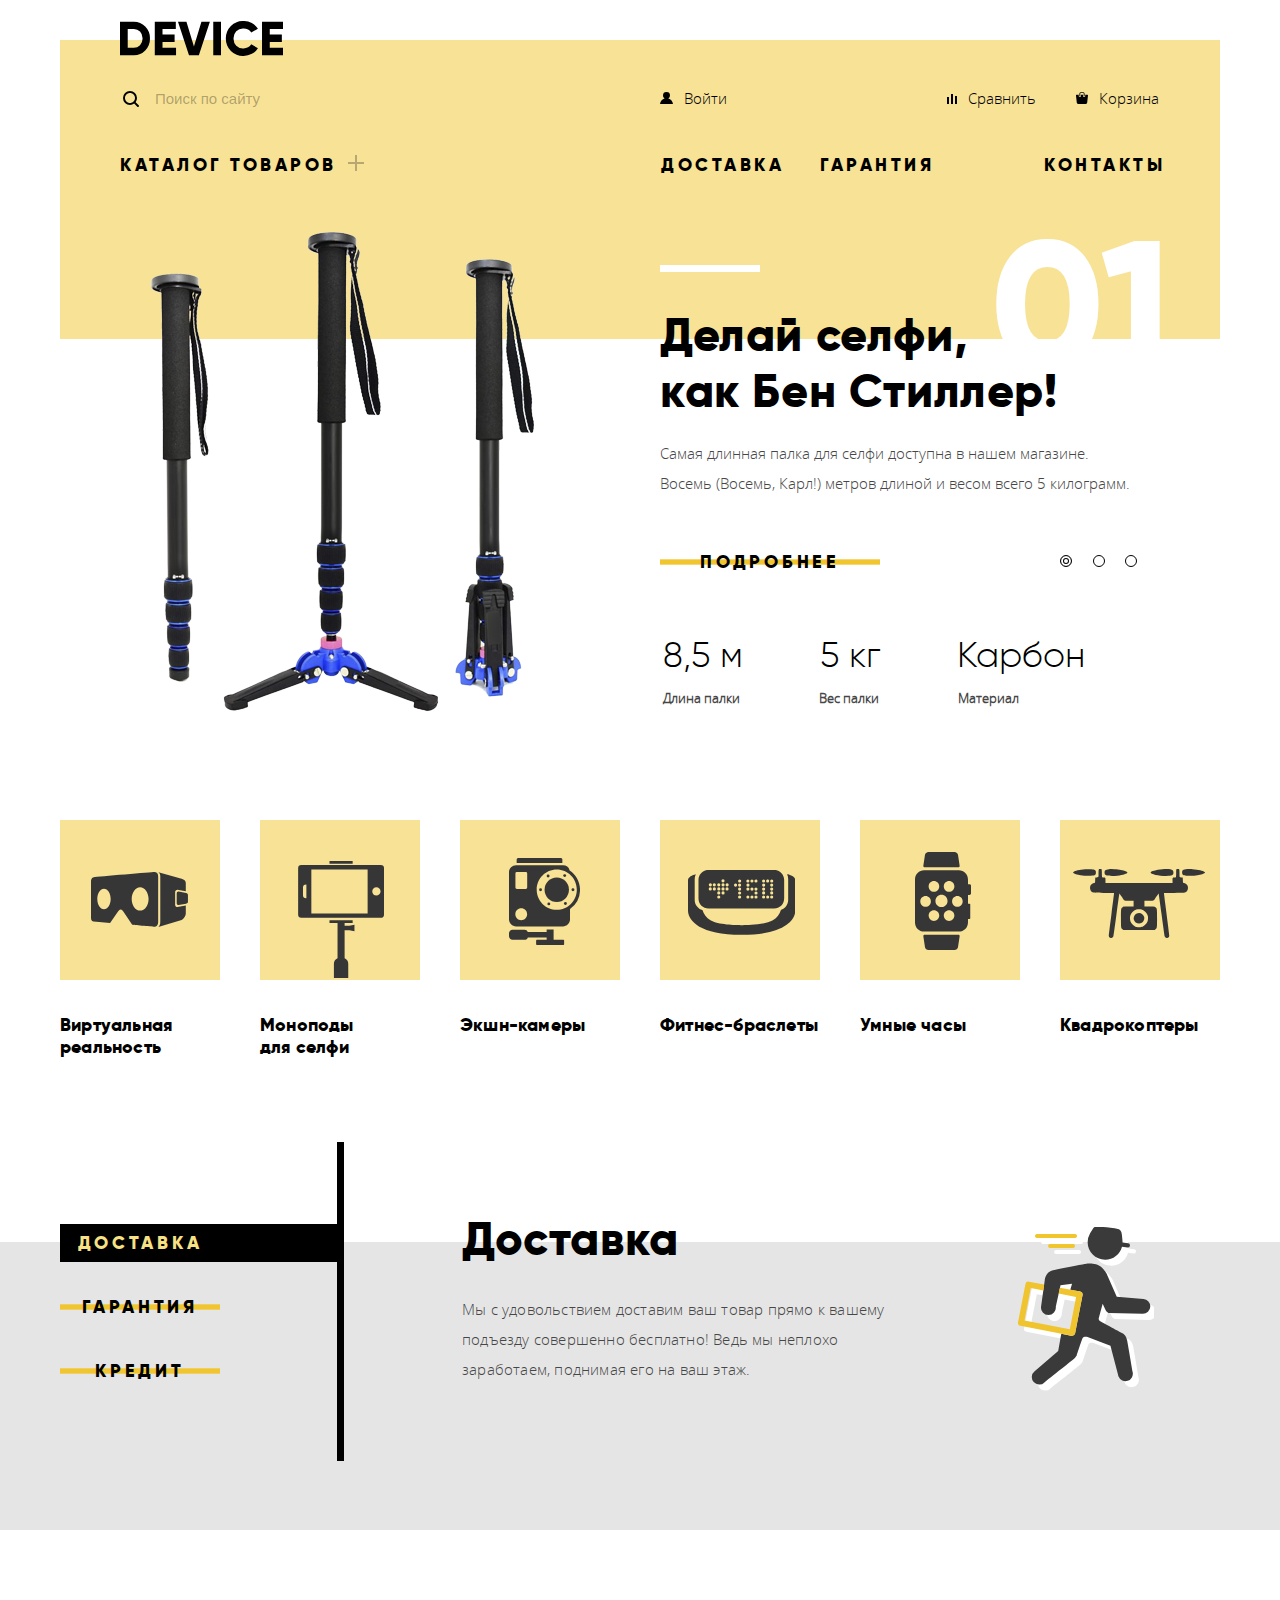
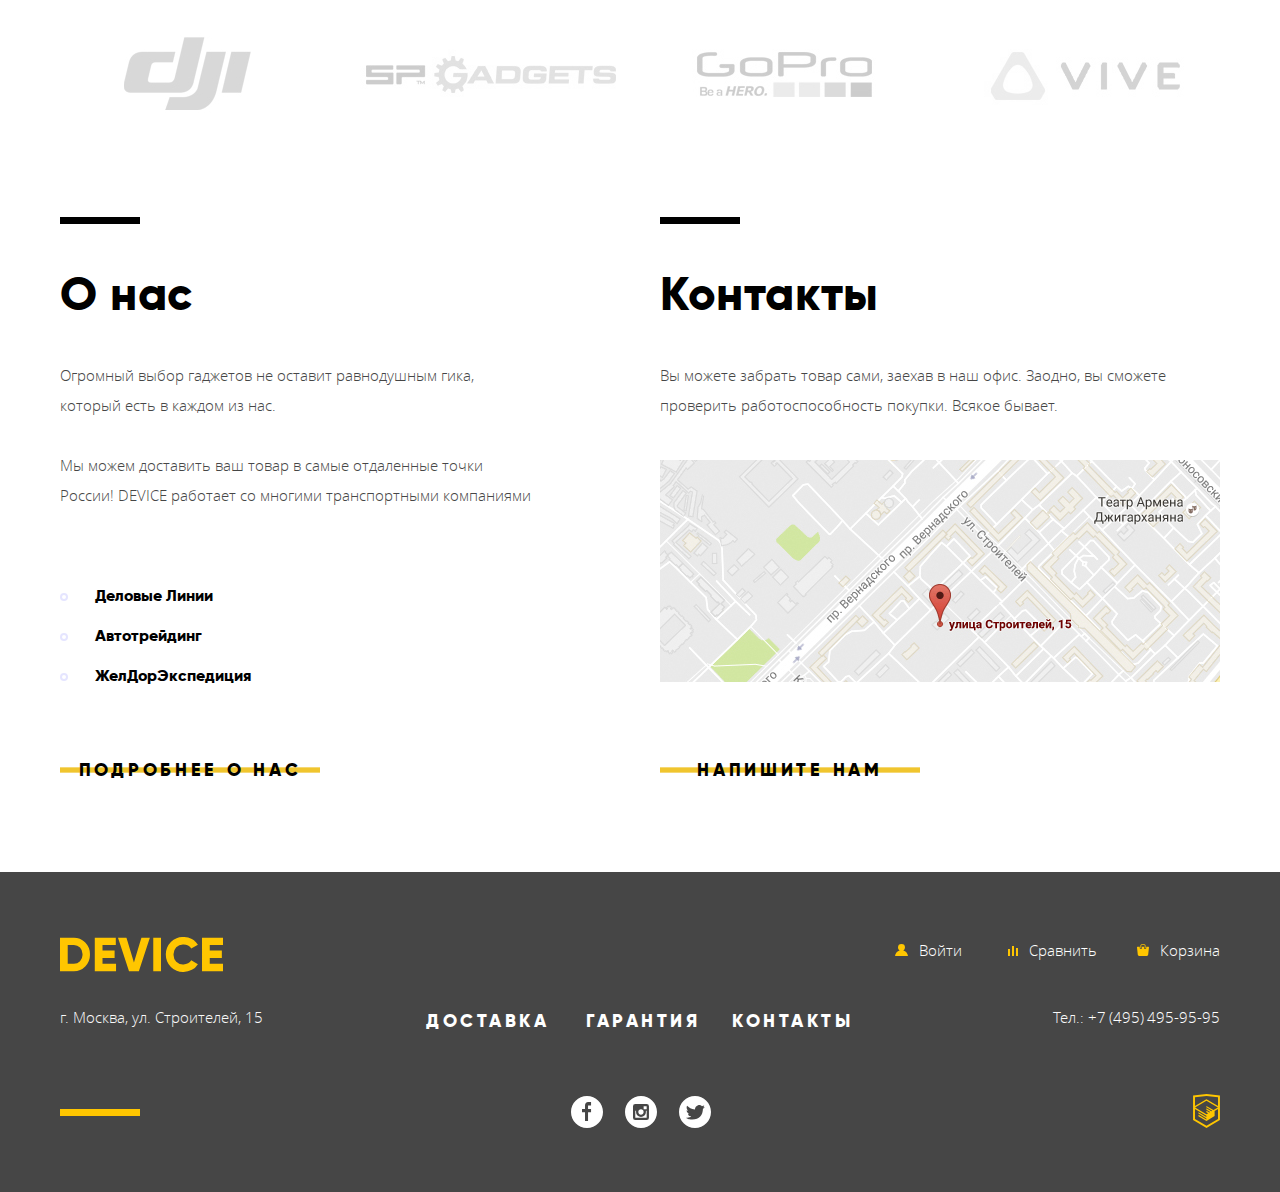
==== commit 2f917770: ":+1:" ====
--- a/index.html
+++ b/index.html
@@ -5,8 +5,7 @@
   <meta charset="utf-8">
   <title>HTML Academy: Девайс</title>
   <link rel="stylesheet" href="css/normalize.css">
-  <link rel="stylesheet" href="css/styles.css">
-  <!-- <link rel="stylesheet" href="css/minifiedcss.css"> -->
+  <link rel="stylesheet" href="css/minifiedcss.css">
 </head>
 
 <body class="site">
@@ -99,7 +98,7 @@
       <section class="main__slider slider">
         <h2 class="visually-hidden">Популярные товары</h2>
         <div class="slider__switcher">
-          <button class="slider__switch">
+          <button class="slider__switch slider__switch_curent">
             <span class="visually-hidden">Первый слайд</span>
           </button>
           <button class="slider__switch">
@@ -313,7 +312,7 @@
           <div class="contacts__map map">
             <a class="map__link" href="https://www.google.ru/maps" target="_blank"><img class="map__image" src="img/map.jpg" alt="Наше местоположение на карте" width="560" height="222"></a>
           </div>
-          <a class="contacts__contact-link btn" href="#">Напишите нам</a>
+          <a class="contacts__contact-link btn" href="write-us.html">Напишите нам</a>
         </section>
         <div class="company-details__map modal-map modal-map_hidden">
           <a class="modal-map__link" href="https://www.google.ru/maps" target="_blank"><img class="modal-map__placeholder" src="img/map-big.jpg" width="960" height="559" alt="Карта"></a>
@@ -407,7 +406,7 @@
     </div>
   </footer>
   <!-- MODAL -->
-  <div class="modal-contact modal-contact_hidden">
+  <div class="modal-contact">
     <form class="modal-contact__contact-form contact-form" method="post">
       <div class="contact-form__fields">
         <div class="contact-form__field contact-form__field_name">
@@ -427,10 +426,14 @@
       </div>
     </form>
     <button class="modal-contact__close-btn close-btn">
+      <svg class="close-btn__icon" role="img" aria-hidden="true">
+          <use xlink:href="img/svg/icons.svg#modal-close"></use>
+      </svg>
     </button>
   </div>
-  <script src="/path/to/svg4everybody.js"></script>
-  <script> svg4everybody(); // run it now or whenever you are ready </script>
+  <script src="js/svg4everybody.js"></script>
+  <script src="js/minifiedscript.js"></script>
+
 </body>
 
 </html>
--- a/css/minifiedcss.css
+++ b/css/minifiedcss.css
@@ -1 +1,6 @@
-.btn,.header__logo{display:inline-block}.slider__switcher,.user-actions{justify-content:space-between;list-style:none}.btn,.nav{text-transform:uppercase}.brand,.delivery-partners,.filters__options,.nav__list,.nav__sub-list,.slider__switcher,.social__list,.user-actions{list-style:none}@font-face{font-family:'Open Sans';src:url(../fonts/opensans-light-webfont.woff2) format('woff2'),url(../fonts/opensans-light-webfont.woff) format('woff');font-weight:300;font-style:normal}@font-face{font-family:Gilroy;src:url(../fonts/gilroyextrabold-webfont.woff2) format('woff2'),url(../fonts/gilroyextrabold-webfont.woff) format('woff');font-weight:800;font-style:bold}@font-face{font-family:Gilroy;src:url(../fonts/gilroylight-webfont.woff2) format('woff2'),url(../fonts/gilroylight-webfont.woff) format('woff');font-weight:300;font-style:normal}.site{width:100%;min-height:100vh;margin:0;padding:0;font:400 15px/2 "Open Sans",Arial,Helvetica,sans-serif;color:rgba(70,70,70,1)}.site__header{margin-top:40px}.visually-hidden:not(:focus):not(:active){position:absolute;width:1px;height:1px;margin:-1px;border:0;padding:0;white-space:nowrap;-webkit-clip-path:inset(100%);clip-path:inset(100%);clip:rect(0 0 0 0);overflow:hidden}img{max-width:100%;height:auto}.btn{position:relative;z-index:0;width:100%;padding:9px 0;vertical-align:middle;font:700 18px Gilroy,Arial,Helvetica,sans-serif;letter-spacing:3.7px;text-align:center;text-decoration:none;color:rgba(0,0,0,1);cursor:pointer}.btn::before{content:"";position:absolute;top:0;right:0;bottom:0;left:0;z-index:-1;background-color:#f0c52e;transform:scaleY(.14);transition:all .2s ease-in-out}.btn:focus::before,.btn:hover::before{transform:scaleY(1)}.btn:active,.btn:active::before{color:rgba(0,0,0,.3);transform:scaleY(1)}.main-heading{font:700 47px/1.2 Gilroy,Arial,Helvetica,sans-serif;letter-spacing:.6px;color:rgba(0,0,0,1)}.centered{width:1160px;margin:0 auto;padding:0 20px}.header{min-height:188px;padding:0 55px;background-color:rgba(240,197,46,.5)}.header__logo{margin-top:-28px}.header__actions{margin-bottom:18px}.header__nav{margin-bottom:0}.site-logo{height:45px}.site-logo:focus,.site-logo:hover{opacity:.6}.site-logo:active{opacity:.3}.site-logo__img{width:163px;height:35px;padding:5px}.site-search__icon,.site-search__label{width:16px;height:16px}.user-actions{display:flex;align-items:baseline;flex-wrap:wrap;padding:0 5px}.user-actions__item{margin-right:20px}.user-actions__item_search{position:relative;flex-basis:440px}.user-actions__list{display:flex;flex-basis:500px;flex-wrap:wrap;list-style:none}.user-actions__item_login{flex-basis:267px}.user-actions__item_compare{flex-basis:100px}.user-actions__item_cart{margin-right:0;margin-left:auto}.site-search{display:flex;align-items:center}.site-search__label{position:absolute;top:10px;left:3px}.action__link,.nav__list{position:relative}.site-search__field{flex-basis:355px;height:49px;padding-left:40px;padding-right:10px;color:rgba(1,1,1,.3);background:0 0;border:none;border-bottom:2px solid rgba(1,1,1,0)}.site-search__field:active,.site-search__field:focus{border-bottom-color:rgba(1,1,1,1);outline:0}.site-search__field::-webkit-input-placeholder{color:rgba(1,1,1,.3)}.site-search__field:hover::-webkit-input-placeholder{color:rgba(1,1,1,.6)}.site-search__field:active::-webkit-input-placeholder,.site-search__field:focus::-webkit-input-placeholder{color:rgba(1,1,1,1)}.site-search__button{display:none;height:49px;padding:0 18px;background:0 0;border:2px solid #000;border-radius:0;cursor:pointer}.nav__list,.site-search__field:active+.site-search__button,.site-search__field:focus+.site-search__button{display:flex}.site-search__field:active+.site-search__button:hover,.site-search__field:focus+.site-search__button:hover{background-color:rgba(1,1,1,1);color:rgba(250,250,250,1)}.site-search__field:active+.site-search__button:active,.site-search__field:focus+.site-search__button:active{background-color:rgba(1,1,1,1);color:rgba(250,250,250,.3)}.action__link,.nav__link{color:rgba(0,0,0,1);text-decoration:none}.action__link:hover{opacity:.6}.action__link:active,.category__link:active .category__link-img,.category__link:active .category__link-text,.nav__icon{opacity:.3}.action__text{padding-left:7px}.icon-login{width:13px;height:12px}.icon-compare{width:10px;height:10px}.icon-cart{width:12px;height:12px}.nav{font:700 18px Gilroy,Arial,Helvetica,sans-serif}.nav__list{align-items:baseline;margin:0;padding:0}.nav__item:not(:last-child){margin-right:20px;padding:5px 0 5px 5px}.nav__item_catalog{flex-basis:760px;margin-right:40px;cursor:pointer}.nav__item_delivery{flex-basis:200px}.nav__item_warranty{flex-basis:300px}.nav__item_contacts{margin-right:0;margin-left:auto}.nav__item-name{margin-right:3px}.nav__link{letter-spacing:3.5px;outline:0}.nav__link:focus,.nav__link:hover{color:rgba(1,1,1,.6)}.nav__link:active{color:rgba(1,1,1,.3)}.nav__icon{width:16px;height:16px}.nav__sub-list{position:absolute;left:-55px;z-index:2;display:none;width:1100px;min-height:159px;padding:0 0 0 60px;font:400 15px/36px "Open Sans",Arial,Helvetica,sans-serif;letter-spacing:.1px;text-transform:none;background-color:rgba(247,226,150,1)}.nav__item_catalog:hover .nav__sub-list{display:block}.nav__sub-item{display:inline-block;margin-right:59px;vertical-align:top}.nav__sub-link{display:block;text-decoration:none;color:rgba(0,0,0,1)}.nav__sub-link:focus,.nav__sub-link:hover{color:rgba(0,0,0,.6)}.nav__sub-link:active{color:rgba(0,0,0,.3)}.site__main{margin-bottom:83px}.site__catalog{margin-top:-14px}.main{width:100%}.main__slider{margin-bottom:58px}.main__categories{margin-bottom:184px}.main__brands,.main__services{margin-bottom:95px}.slider{position:relative;padding:0 0 35px}.slider::after{content:'';position:absolute;top:0;z-index:-1;width:100%;height:111px;background-color:#f7e296}.slider__switcher{position:absolute;right:74px;bottom:186px;display:flex;width:95px}.slider__switch{position:relative;width:30px;height:30px;padding:10px;background:0 0;border:none;border-radius:50%;outline:0;cursor:pointer}.slide__order::before,.slider__switch:after{background-color:#fff;content:''}.slider__switch:after{position:absolute;top:0;left:0;right:0;bottom:0;width:10px;height:10px;margin:auto;border:1px solid #000;border-radius:50%;box-shadow:inset 0 0 0 2px #fff,inset 0 0 0 3px #000;cursor:pointer;pointer-events:none}.slide{display:flex;justify-content:space-between}.slide__img-wrapper{width:500px;margin-left:35px;padding-left:55px}.slide__info-wrapper{position:relative;display:flex;flex-direction:column;width:505px;padding-right:55px}.slide__order{position:absolute;top:-11px;right:48px;width:100%;font:700 179px/1 Gilroy,Arial,Helvetica,sans-serif;text-align:right;color:rgba(255,255,255,1)}.slide__order::before{position:absolute;top:48px;left:48px;width:100px;height:7px}.slide__slogan{z-index:1;padding-top:32px;margin-bottom:2px}.slide__description{flex-basis:90px}.slide__product-link{width:220px;margin-bottom:51px}.services{min-height:288px;background-color:rgba(229,229,229,1)}.product-details__row{display:flex;flex-wrap:wrap;margin-bottom:14px}.product-details__value{margin-right:75px;font:400 36px Gilroy,Arial,Helvetica,sans-serif;color:rgba(0,0,0,1)}.product-details__parameter{margin-right:77px;font-size:13px;line-height:20px}.category{display:flex;flex-wrap:wrap;justify-content:space-between}.category__link{display:flex;flex-direction:column;flex-basis:160px;font:700 18px/22px Gilroy,Arial,Helvetica,sans-serif;color:rgba(0,0,0,1);text-decoration:none}.accordion,.brand{justify-content:space-between;display:flex}.category__link-img-container{position:relative;width:160px;height:160px;margin-bottom:34px;background-color:rgba(240,197,46,.5)}.accordion__btn,.accordion__heading{margin-bottom:26px}.category__link-img{position:absolute}.category__link-img_virtual{top:52px;left:31px;width:97px;height:55px}.category__link-img_monopod{top:41px;left:38px;width:86px;height:117px}.category__link-img_camera{top:38px;left:49px;width:71px;height:87px}.category__link-img_bracelet{top:50px;left:28px;width:107px;height:65px}.category__link-img_watch{top:32px;left:55px;width:56px;height:98px}.category__link-img_quadrocopter{top:49px;left:13px;width:132px;height:69px}.category__link:active .category__link-img-container,.category__link:focus .category__link-img-container,.category__link:hover .category__link-img-container{background-color:rgba(240,197,46,1);transition:ease-in-out .2s}.accordion{position:relative}.accordion__btns{flex-basis:254px;position:relative;margin-top:-18px}.accordion__btns::after{content:'';position:absolute;top:-82px;right:-30px;width:7px;height:319px;background-color:#000}.accordion__btn{width:160px;border:none;background:0 0}.accordion__tab{flex-basis:758px;margin-top:-77px;margin-right:0}.accordion__description{width:600px;letter-spacing:.2px;padding-bottom:20px}.filters__title,.sorting__title{letter-spacing:3.5px;text-transform:uppercase}.accordion__img{position:absolute;top:-15px;right:86px}.brand__item,.brand__link{width:260px;height:100px}.brand__link_dji{background-image:url(../img/brands/logo-1.jpg);transition:ease-out .2s}.brand__link_dji:focus,.brand__link_dji:hover{background-image:url(../img/brands/logo-1-hover.jpg);transition:ease-in .2s}.brand__link_spga{background-image:url(../img/brands/logo-2.jpg);transition:ease-out .2s}.brand__link_spga:focus,.brand__link_spga:hover{background-image:url(../img/brands/logo-2-hover.jpg);transition:ease-in .2s}.brand__link_gopro{background-image:url(../img/brands/logo-3.jpg);transition:ease-out .2s}.brand__link_gopro:focus,.brand__link_gopro:hover{background-image:url(../img/brands/logo-3-hover.jpg);transition:ease-in .2s}.brand__link_vive{background-image:url(../img/brands/logo-4.jpg);transition:ease-out .2s}.brand__link_vive:focus,.brand__link_vive:hover{background-image:url(../img/brands/logo-4-hover.jpg);transition:ease-in .2s}.company-details{position:relative;display:flex;justify-content:space-between}.about-us{flex-basis:560px}.about-us__delivery-partners-section{margin-bottom:55px}.about-us__more-info-link{width:260px}.delivery-partners{padding:0}.delivery-partners__item{position:relative;padding-left:35px}.delivery-partners__item::before{content:"";position:absolute;top:17px;left:0;width:4px;height:4px;background-color:#fff;border:2px solid #e5e5ff;border-radius:50%}.contacts{flex-basis:560px}.contacts__description{margin-bottom:40px}.contacts__map{margin-bottom:60px}.company-details__heading{position:relative;margin-bottom:37px}.company-details__heading::before{content:'';position:absolute;top:-50px;left:0;width:80px;height:7px;background-color:#000}.contacts__contact-link{width:260px}.company-details__map{display:block;position:absolute;width:960px;top:50%;left:50%;transform:translate(-50%,-50%)}.modal-map_hidden{display:none}.breadcrumbs,.catalog__content{display:flex}.about-us__description{margin-bottom:30px}.about-us__description:last-of-type{margin-bottom:66px}.delivery-partners__link{font:700 16px/40px Gilroy,Arial,Helvetica,sans-serif;color:rgba(0,0,0,1);text-decoration:none}.catalog__filters{position:relative;width:40.5%;background-color:rgba(238,238,238,1)}.catalog__filters::after{content:'';position:absolute;top:0;width:100%;height:70px;background-color:rgba(219,219,219,.8);z-index:0}.catalog__title{margin-bottom:13px}.catalog__header{padding:0 59px;margin-bottom:39px}.breadcrumbs__icon{position:absolute;top:14px;right:-21px;width:4px;height:7px;pointer-events:none}.breadcrumbs__link{position:relative;margin-right:42px;font-size:14px;line-height:36px;color:rgba(0,0,0,.3);text-decoration:none}.breadcrumbs__link:focus,.breadcrumbs__link:hover{color:rgba(0,0,0,.6)}.breadcrumbs__link:active{color:rgba(0,0,0,.1)}.filters{width:265px;margin-left:auto}.filters__header{display:flex;margin-bottom:83px;min-height:70px}.filters__title{position:relative;z-index:1;margin:0;padding-top:25px;font:700 16px Gilroy,Arial,Helvetica,sans-serif;color:rgba(0,0,0,1)}.filters__form{padding-right:67px}.filters__submit-btn{border:none;background:0 0}.filters__fieldset{position:relative;margin:0;padding:0 0 37px;width:200px;border:none}.filters__fieldset::before{content:'';position:absolute;top:-14px;background-color:#000;width:100%;height:2px}.filters__fieldset_price{margin-bottom:10px}.filters__legend{margin-bottom:36px;font:700 18px Gilroy,Arial,Helvetica,sans-serif;color:rgba(0,0,0,1)}.price-range{position:relative;width:100%}.price-range__scale{height:2px;background-color:#dbdbdb}.price-range__bar{width:60%;height:2px;background:#91c92f}.toggle{position:absolute;top:-10px;left:0;width:5px;height:5px;background:#d4d4d4;border:8px solid #fff;border-radius:50%;cursor:pointer;box-shadow:0 2px 1px 0 #cfcfcf}.toggle:active{width:7px;height:7px}.toggle_min{left:-5px}.toggle_max{left:108px}.price-range__select{margin-top:9px;padding-bottom:4px;font:400 14px/22px Gilroy,Arial,Helvetica,sans-serif;color:rgba(0,0,0,.2)}.option__label,.option__radio{font-size:14px;line-height:40px;cursor:pointer}.price-range__select-min{margin-right:55px}.filters__fieldset_color,.filters__legend_color{margin-bottom:0}.filters__options{padding-top:5px;margin-bottom:8px}.option__label{position:relative;color:rgba(0,0,0,1)}.option__label::before{content:"";position:absolute;bottom:-1px;left:-41px;width:19px;height:19px;border:2px solid #000;border-radius:3px;cursor:pointer}.option__input{position:relative;z-index:0;display:none}.option__icon{display:none;position:absolute;top:2px;left:-38px;width:24px;height:14px}.option__input:checked+.option__label .option__icon{display:block}.filters__fieldset_bluetooth{margin-bottom:24px;padding:0}.filters__legend_bluetooth{margin-bottom:0}.option__radio::before{content:"";position:absolute;bottom:-1px;left:-41px;width:15px;height:15px;border:3px solid #000;border-radius:50%;cursor:pointer}.option__radio{color:rgba(0,0,0,1);position:relative}.option__inner-radio{position:absolute;display:none;top:7px;left:-34px;width:7px;height:7px;border-radius:50%;background-color:#000}.option__input:checked+.option__radio .option__inner-radio{display:block}.main__sorting{background-color:#efefef}.sorting__inner{display:flex;width:830px;min-height:70px;align-items:center}.sorting__title{position:relative;flex-basis:201px;margin:0;padding-left:75px;font:700 16px Gilroy,Arial,Helvetica,sans-serif;color:rgba(0,0,0,1);z-index:1}.sorting__types{flex-basis:280px;display:flex;justify-content:space-between}.sorting__directions{display:flex;justify-content:space-between;margin-left:auto;width:40px}.sorting__dir{position:relative;display:block;width:15px;height:15px}.sorting__dir::after{position:absolute;top:50%;left:50%;transform:translate(-50%,-50%);content:'';width:0;height:0;border-style:solid;border-width:0 6px 11px;border-color:transparent transparent #000}.sorting__dir_desc{transform:rotate(180deg)}.sorting__link{font:400 14px/18px "Open Sans",Arial,Helvetica,sans-serif;color:rgba(0,0,0,.3);text-decoration:none}.product__name,.sorting__link_active{color:rgba(0,0,0,1)}.catalog__products{position:relative;width:70%}.product-cards__inner{display:flex;flex-wrap:wrap;padding:70px 73px 0;background-color:rgba(255,255,255,1)}.product-cards__card{position:relative;width:360px;margin:0 40px 27px 0}.product{display:flex;flex-direction:column}.pagination,.product__info{justify-content:space-between}.product__info{display:flex;align-items:baseline}.product__photo{margin-bottom:10px}.product__name{width:240px;font:700 18px Gilroy,Arial,Helvetica,sans-serif}.product__price{font:400 16px Gilroy,Arial,Helvetica,sans-serif}.product__link:hover .product__buy-box{display:block}.product__buy-box{position:absolute;display:none;width:360px;height:360px;background-color:rgba(238,238,238,.7)}.product__buy-btn{position:absolute;top:173px;left:78px;width:200px}.product__compare-btn{position:absolute;font-size:13px;line-height:36px}.pagination{display:flex;align-items:center;width:760px;min-height:70px;margin-left:73px;margin-bottom:20px;padding:0 30px;box-sizing:border-box;background-color:rgba(238,238,238,1)}.pagination__link{margin-right:25px;font:700 16px Gilroy,Arial,Helvetica,sans-serif;letter-spacing:3px;color:rgba(0,0,0,.3);text-transform:uppercase;text-decoration:none}.pagination__link:last-child{margin-right:0}.pagination__link_current,.pagination__link_direction{color:rgba(0,0,0,1)}.footer{min-height:320px;background-color:rgba(70,70,70,1);color:rgba(250,250,250,1)}.action__link_footer,.nav__link_footer{color:rgba(255,255,255,1)}.footer__inner{display:flex;justify-content:space-between}.footer__col{display:flex;flex-direction:column}.footer__col_left{align-items:flex-start;position:relative;flex-basis:342px;margin-right:20px;padding-top:130px;min-height:320px}.footer__logo{position:absolute;top:60px;left:-5px}.footer__address{position:relative;font-style:normal}.footer__address::after{content:'';position:absolute;top:107px;left:0;width:80px;height:7px;background-color:#ffc600}.footer__col_middle{flex-basis:440px;padding-top:134px;align-items:center;min-height:320px;margin-right:20px}.footer__nav{margin-bottom:49px;width:100%}.social__icon,.social__link{width:32px;height:32px}.nav__item_delivery-footer{flex-basis:135px}.nav__item_warranty-footer{flex-basis:126px}.footer__col_right{align-items:flex-end;min-height:280px;flex-basis:340px}.site-logo__img_footer{fill:rgba(255,198,0,1)}.footer__actions{padding-top:48px;margin-bottom:22px}.footer__phone{margin-bottom:62px}.action_login_footer{margin-right:46px}.action_compare_footer{margin-right:36px}.action_cart_footer{margin-right:0}.nav__link_footer:focus,.nav__link_footer:hover{color:rgba(255,255,255,.6)}.nav__link_footer:active{color:rgba(255,255,255,.3)}.footer__phone-link{color:rgba(255,255,255,1);text-decoration:none}.social__list{display:flex;align-items:center;flex-wrap:wrap}.social__link{padding:11px}.social__link:focus,.social__link:hover{opacity:.6}.social__link:active{opacity:.3}.icon-footer{fill:#ffc600}.copyright__link:focus,.copyright__link:hover{opacity:.6}.copyright__link:active{opacity:.3}.copyright__icon{width:27px;height:34px}.modal-contact{display:block;width:960px;min-height:553px;padding:100px;-webkit-box-shadow:0 0 26px -1px rgba(0,0,0,.75);-moz-box-shadow:0 0 26px -1px rgba(0,0,0,.75);box-shadow:0 0 26px -1px rgba(0,0,0,.75);position:absolute;top:0;left:0;right:0;margin:1100px auto;background-color:#fff;z-index:1}.modal-contact_hidden{display:none}.contact-form__fields{display:flex;flex-wrap:wrap;justify-content:space-between;align-items:center}.contact-form__field{font-family:Gilroy,Arial,sans-serif;font-size:18px;line-height:18px;font-weight:700;color:#000;display:block;margin-bottom:10px;width:50%}.contact-form__comment{width:100%;height:300px}.contact-form__label{display:block;margin-right:40px}.contact-form__input{display:block}.close-btn{position:absolute;top:23px;right:23px;height:55px;width:55px;border:none;background-color:transparent;background-image:url('data:image/svg+xml;utf8,<svg xmlns="http://www.w3.org/2000/svg" width="55" height="55" viewBox="0 0 55 55"><path fill="#F0C52E" d="M27.5 0C12.312 0 0 12.312 0 27.5S12.312 55 27.5 55 55 42.688 55 27.5 42.688 0 27.5 0zm11.476 37.072l-1.486 1.426-9.99-9.574-9.987 9.574-1.488-1.426 9.988-9.573-9.987-9.573 1.487-1.425 9.987 9.573 9.988-9.573 1.487 1.425-9.989 9.574 9.99 9.572z"/></svg>');background-repeat:no-repeat}.contact-form__submit{border:none;background:0 0}+@font-face{font-family:'Open Sans';src:url('../fonts/opensans-light-webfont.woff2') format('woff2'),
+  url('../fonts/opensans-light-webfont.woff') format('woff');font-weight:300;font-style:normal}@font-face{font-family:'Gilroy';src:url('../fonts/gilroyextrabold-webfont.woff2') format('woff2'),
+  url('../fonts/gilroyextrabold-webfont.woff') format('woff');font-weight:800;font-style:bold}@font-face{font-family:'Gilroy';src:url('../fonts/gilroylight-webfont.woff2') format('woff2'),
+  url('../fonts/gilroylight-webfont.woff') format('woff');font-weight:300;font-style:normal}.site{width:100%;min-height:100vh;margin:0;padding:0;font:normal 15px/2 "Open Sans", "Arial", "Helvetica", sans-serif;color:rgba(70, 70, 70, 1)}.site__header{margin-top:40px}.visually-hidden:not(:focus):not(:active){position:absolute;width:1px;height:1px;margin:-1px;border:0;padding:0;white-space:nowrap;-webkit-clip-path:inset(100%);clip-path:inset(100%);clip:rect(0 0 0 0);overflow:hidden}img{max-width:100%;height:auto}.btn{position:relative;z-index:0;display:inline-block;width:100%;padding:9px 0;vertical-align:middle;font:bold 18px "Gilroy", "Arial", "Helvetica", sans-serif;letter-spacing:3.7px;text-align:center;text-transform:uppercase;text-decoration:none;color:rgba(0, 0, 0, 1);cursor:pointer}.btn:before{content:"";position:absolute;top:0;right:0;bottom:0;left:0;z-index:-1;background-color:rgb(240, 197, 46);-webkit-transform:scaleY(0.14);-ms-transform:scaleY(0.14);transform:scaleY(0.14);-webkit-transition:all .2s ease-in-out;-o-transition:all .2s ease-in-out;transition:all .2s ease-in-out}.btn:focus:before,.btn:hover:before{-webkit-transform:scaleY(1);-ms-transform:scaleY(1);transform:scaleY(1)}.btn:active,.btn:active:before{color:rgba(0, 0, 0, 0.3);-webkit-transform:scaleY(1);-ms-transform:scaleY(1);transform:scaleY(1)}.main-heading{font:bold 47px/1.2 "Gilroy", "Arial", "Helvetica", sans-serif;letter-spacing:0.6px;color:rgba(0, 0, 0, 1)}.centered{width:1160px;margin:0 auto;padding:0 20px}.header{min-height:188px;padding:0 55px 0;background-color:rgba(240, 197, 46, 0.5)}.header__logo{display:inline-block;margin-top:-28px;margin-bottom:14px}.header__actions{margin-bottom:26px}.header__nav{margin-bottom:0}.site-logo{height:45px}.site-logo:focus,.site-logo:hover{opacity:0.6}.site-logo:active{opacity:0.3}.site-logo__img{width:163px;height:35px;padding:5px}.user-actions{display:-webkit-box;display:-webkit-flex;display:-ms-flexbox;display:flex;-webkit-box-pack:justify;-webkit-justify-content:space-between;-ms-flex-pack:justify;justify-content:space-between;-webkit-box-align:baseline;-webkit-align-items:baseline;-ms-flex-align:baseline;align-items:baseline;-webkit-flex-wrap:wrap;-ms-flex-wrap:wrap;flex-wrap:wrap;padding:0;list-style:none}.user-actions__item{margin-right:10px}.user-actions__item_search{position:relative;-webkit-flex-basis:440px;-ms-flex-preferred-size:440px;flex-basis:440px}.user-actions__list{display:-webkit-box;display:-webkit-flex;display:-ms-flexbox;display:flex;-webkit-flex-basis:505px;-ms-flex-preferred-size:505px;flex-basis:505px;-webkit-flex-wrap:wrap;-ms-flex-wrap:wrap;flex-wrap:wrap;margin:0;list-style:none}.user-actions__item_login{-webkit-flex-basis:277px;-ms-flex-preferred-size:277px;flex-basis:277px}.user-actions__item_loged{-webkit-flex-basis:159px;-ms-flex-preferred-size:159px;flex-basis:159px}.user-actions__item_logout{-webkit-flex-basis:107px;-ms-flex-preferred-size:107px;flex-basis:107px}.user-actions__item_compare{-webkit-flex-basis:100px;-ms-flex-preferred-size:100px;flex-basis:100px}.user-actions__item_cart{margin-right:6px;margin-left:auto}.site-search{display:-webkit-box;display:-webkit-flex;display:-ms-flexbox;display:flex;-webkit-box-align:center;-webkit-align-items:center;-ms-flex-align:center;align-items:center}.site-search__label{position:absolute;top:11px;left:8px;width:16px;height:16px}.site-search__icon{width:16px;height:16px}.site-search__field{-webkit-flex-basis:355px;-ms-flex-preferred-size:355px;flex-basis:355px;height:49px;padding-left:40px;padding-right:10px;color:rgba(1, 1, 1, 0.3);background:none;border:none;border-bottom:2px solid rgba(1, 1, 1, 0)}.site-search__field:active,.site-search__field:focus{border-bottom-color:rgba(1, 1, 1, 1);outline:none}.site-search__field::-webkit-input-placeholder{color:rgba(1, 1, 1, 0.3)}.site-search__field:hover::-webkit-input-placeholder{color:rgba(1, 1, 1, 0.6)}.site-search__field:active::-webkit-input-placeholder,.site-search__field:focus::-webkit-input-placeholder{color:rgba(1, 1, 1, 1)}.site-search__button{display:none;height:49px;padding:0 18px;background:none;border:2px solid black;border-radius:0px;cursor:pointer}.site-search__field:active+.site-search__button,.site-search__field:focus+.site-search__button{display:-webkit-box;display:-webkit-flex;display:-ms-flexbox;display:flex}.site-search__field:active+.site-search__button:hover,.site-search__field:focus+.site-search__button:hover{background-color:rgba(1, 1, 1, 1);color:rgba(250, 250, 250, 1)}.site-search__field:active+.site-search__button:active,.site-search__field:focus+.site-search__button:active{background-color:rgba(1, 1, 1, 1);color:rgba(250, 250, 250, 0.3)}.action__link{position:relative;color:rgba(0, 0, 0, 1);text-decoration:none}.action__link_logout{color:rgba(0, 0, 0, .3)}.action__link:hover{opacity:0.6}.action__link:active{opacity:0.3}.action__text{padding-left:7px}.icon-login{width:13px;height:12px}.icon-compare{width:10px;height:10px}.icon-cart{width:12px;height:12px}.nav{font:bold 18px "Gilroy", "Arial", "Helvetica", sans-serif;text-transform:uppercase}.nav__list{position:relative;display:-webkit-box;display:-webkit-flex;display:-ms-flexbox;display:flex;-webkit-flex-wrap:wrap;-ms-flex-wrap:wrap;flex-wrap:wrap;-webkit-box-align:baseline;-webkit-align-items:baseline;-ms-flex-align:baseline;align-items:baseline;margin:0;padding:0;list-style:none}.nav__item:not(:last-child){margin-right:20px;padding:5px 0 5px 5px}.nav__item_catalog{-webkit-flex-basis:516px;-ms-flex-preferred-size:516px;flex-basis:516px;margin-right:40px;cursor:pointer}.nav__item_delivery{-webkit-flex-basis:134px;-ms-flex-preferred-size:134px;flex-basis:134px}.nav__item_warranty{-webkit-flex-basis:179px;-ms-flex-preferred-size:179px;flex-basis:179px}.nav__item_contacts{margin-right:0;margin-left:auto}.nav__item-name{margin-right:3px}.nav__link{color:rgba(0, 0, 0, 1);text-decoration:none;letter-spacing:3.5px;outline:none}.nav__link:focus,.nav__link:hover{color:rgba(1, 1, 1, 0.6)}.nav__link:active{color:rgba(1, 1, 1, 0.3)}.nav__icon{width:16px;height:16px;opacity:0.3}.nav__sub-list{position:absolute;left:-55px;z-index:2;display:none;width:1100px;min-height:143px;padding:23px 0 0 60px;font:normal 15px/36px "Open Sans", "Arial", "Helvetica", sans-serif;letter-spacing:0.1px;list-style:none;text-transform:none;background-color:rgba(247, 226, 150, 1)}.nav__item_catalog:hover .nav__sub-list{display:block}.nav__sub-item{display:inline-block;margin-right:59px;vertical-align:top}.nav__sub-link{display:block;text-decoration:none;color:rgba(0, 0, 0, 1)}.nav__sub-link:focus,.nav__sub-link:hover{color:rgba(0, 0, 0, 0.6)}.nav__sub-link:active{color:rgba(0, 0, 0, 0.3)}.site__main{margin-bottom:83px}.site__catalog{margin-top:-14px}.main{width:100%}.main__slider{margin-bottom:62px}.main__categories{margin-bottom:184px}.main__brands{margin-bottom:95px}.main__services{margin-bottom:95px}.slider{position:relative;padding:0 0 35px}.slider:after{content:'';position:absolute;top:0;z-index:-1;width:100%;height:111px;background-color:rgb(247, 226, 150)}.slider__switcher{position:absolute;right:74px;bottom:182px;display:-webkit-box;display:-webkit-flex;display:-ms-flexbox;display:flex;-webkit-box-pack:justify;-webkit-justify-content:space-between;-ms-flex-pack:justify;justify-content:space-between;width:95px;list-style:none}.slider__switch{position:relative;width:30px;height:30px;padding:10px;background:none;border:none;border-radius:50%;outline:none;cursor:pointer;z-index:1}.slider__switch:after{content:'';position:absolute;top:0;left:0;right:0;bottom:0;width:10px;height:10px;margin:auto;border:1px solid black;border-radius:50%;background-color:#fff;cursor:pointer;pointer-events:none}.slider__switch_curent:after{content:'';position:absolute;top:0;left:0;right:0;bottom:0;width:10px;height:10px;margin:auto;border:1px solid black;border-radius:50%;background-color:#fff;-webkit-box-shadow:inset 0px 0px 0px 2px white,
+  inset 0 0 0 3px black;box-shadow:inset 0px 0px 0px 2px white,
+  inset 0 0 0 3px black;cursor:pointer;pointer-events:none}.slide{display:-webkit-box;display:-webkit-flex;display:-ms-flexbox;display:flex;-webkit-box-pack:justify;-webkit-justify-content:space-between;-ms-flex-pack:justify;justify-content:space-between}.slide__img-wrapper{width:500px;margin-left:35px;padding-left:55px}.slide__info-wrapper{position:relative;display:-webkit-box;display:-webkit-flex;display:-ms-flexbox;display:flex;-webkit-box-orient:vertical;-webkit-box-direction:normal;-webkit-flex-direction:column;-ms-flex-direction:column;flex-direction:column;width:505px;padding-right:55px}.slide__order{position:absolute;top:-11px;right:48px;width:100%;font:bold 179px/1 "Gilroy", "Arial", "Helvetica", sans-serif;text-align:right;color:rgba(255, 255, 255, 1)}.slide__order:before{content:'';position:absolute;top:48px;left:48px;width:100px;height:7px;background-color:white}.slide__slogan{z-index:1;padding-top:33px;margin-bottom:2px}.slide__description{-webkit-flex-basis:90px;-ms-flex-preferred-size:90px;flex-basis:90px}.slide__product-link{width:220px;margin-bottom:51px}.services{min-height:288px;background-color:rgba(229, 229, 229, 1)}.product-details__row{display:-webkit-box;display:-webkit-flex;display:-ms-flexbox;display:flex;-webkit-flex-wrap:wrap;-ms-flex-wrap:wrap;flex-wrap:wrap;margin-bottom:11px}.product-details__value{margin-right:75px;font:normal 36px "Gilroy", "Arial", "Helvetica", sans-serif;color:rgba(0, 0, 0, 1)}.product-details__parameter{margin-right:77px;font-size:13px;line-height:20px}.category{display:-webkit-box;display:-webkit-flex;display:-ms-flexbox;display:flex;-webkit-flex-wrap:wrap;-ms-flex-wrap:wrap;flex-wrap:wrap;-webkit-box-pack:justify;-webkit-justify-content:space-between;-ms-flex-pack:justify;justify-content:space-between}.category__link{display:-webkit-box;display:-webkit-flex;display:-ms-flexbox;display:flex;-webkit-box-orient:vertical;-webkit-box-direction:normal;-webkit-flex-direction:column;-ms-flex-direction:column;flex-direction:column;-webkit-flex-basis:160px;-ms-flex-preferred-size:160px;flex-basis:160px;font:bold 18px/22px "Gilroy", "Arial", "Helvetica", sans-serif;color:rgba(0, 0, 0, 1);text-decoration:none}.category__link-img-container{position:relative;width:160px;height:160px;margin-bottom:34px;background-color:rgba(240, 197, 46, 0.5)}.category__link-img{position:absolute}.category__link-img_virtual{top:52px;left:31px;width:97px;height:55px}.category__link-img_monopod{top:41px;left:38px;width:86px;height:117px}.category__link-img_camera{top:38px;left:49px;width:71px;height:87px}.category__link-img_bracelet{top:50px;left:28px;width:107px;height:65px}.category__link-img_watch{top:32px;left:55px;width:56px;height:98px}.category__link-img_quadrocopter{top:49px;left:13px;width:132px;height:69px}.category__link-text{letter-spacing:0.2px}.category__link:focus .category__link-img-container,.category__link:hover .category__link-img-container{background-color:rgba(240, 197, 46, 1);-webkit-transition:ease-in-out 0.2s;-o-transition:ease-in-out 0.2s;transition:ease-in-out 0.2s}.category__link:active .category__link-img-container{background-color:rgba(240, 197, 46, 1);-webkit-transition:ease-in-out 0.2s;-o-transition:ease-in-out 0.2s;transition:ease-in-out 0.2s}.category__link:active .category__link-img{opacity:0.3}.category__link:active .category__link-text{opacity:0.3}.accordion{position:relative;display:-webkit-box;display:-webkit-flex;display:-ms-flexbox;display:flex;-webkit-box-pack:justify;-webkit-justify-content:space-between;-ms-flex-pack:justify;justify-content:space-between}.accordion__btns{-webkit-flex-basis:254px;-ms-flex-preferred-size:254px;flex-basis:254px;position:relative;margin-top:-18px}.accordion__btns:after{content:'';position:absolute;top:-82px;right:-30px;width:7px;height:319px;background-color:black}.accordion__btn{width:160px;margin-bottom:26px;border:none;background:none}.accordion__btn_active{position:relative;background-color:black;border-radius:0;color:rgb(247, 225, 132)}.accordion__btn_active:after{content:'';position:absolute;top:0;right:-120px;width:120px;height:38px;background-color:black}.accordion__btn_active:not(:active):before{background:none}.accordion__tab{-webkit-flex-basis:758px;-ms-flex-preferred-size:758px;flex-basis:758px;margin-top:-77px;margin-right:0}.accordion__heading{margin-bottom:26px}.accordion__description{width:600px;letter-spacing:0.2px;padding-bottom:20px}.accordion__img{position:absolute;top:-15px;right:86px}.brand{display:-webkit-box;display:-webkit-flex;display:-ms-flexbox;display:flex;-webkit-flex-wrap:wrap;-ms-flex-wrap:wrap;flex-wrap:wrap;-webkit-box-pack:justify;-webkit-justify-content:space-between;-ms-flex-pack:justify;justify-content:space-between;list-style:none}.brand__item{width:260px;height:100px}.brand__link{width:260px;height:100px;background-color:rgba(0, 0, 0, .2)}.brand__link_dji{background-image:url('../img/brands/logo-1.jpg');-webkit-transition:ease-out 0.2s;-o-transition:ease-out 0.2s;transition:ease-out 0.2s}.brand__link_dji:focus,.brand__link_dji:hover{background-image:url('../img/brands/logo-1-hover.jpg');-webkit-transition:ease-in 0.2s;-o-transition:ease-in 0.2s;transition:ease-in 0.2s}.brand__link_spga{background-image:url('../img/brands/logo-2.jpg');-webkit-transition:ease-out 0.2s;-o-transition:ease-out 0.2s;transition:ease-out 0.2s}.brand__link_spga:focus,.brand__link_spga:hover{background-image:url('../img/brands/logo-2-hover.jpg');-webkit-transition:ease-in 0.2s;-o-transition:ease-in 0.2s;transition:ease-in 0.2s}.brand__link_gopro{background-image:url('../img/brands/logo-3.jpg');-webkit-transition:ease-out 0.2s;-o-transition:ease-out 0.2s;transition:ease-out 0.2s}.brand__link_gopro:focus,.brand__link_gopro:hover{background-image:url('../img/brands/logo-3-hover.jpg');-webkit-transition:ease-in 0.2s;-o-transition:ease-in 0.2s;transition:ease-in 0.2s}.brand__link_vive{background-image:url('../img/brands/logo-4.jpg');-webkit-transition:ease-out 0.2s;-o-transition:ease-out 0.2s;transition:ease-out 0.2s}.brand__link_vive:focus,.brand__link_vive:hover{background-image:url('../img/brands/logo-4-hover.jpg');-webkit-transition:ease-in 0.2s;-o-transition:ease-in 0.2s;transition:ease-in 0.2s}.company-details{position:relative;display:-webkit-box;display:-webkit-flex;display:-ms-flexbox;display:flex;-webkit-box-pack:justify;-webkit-justify-content:space-between;-ms-flex-pack:justify;justify-content:space-between}.about-us{-webkit-flex-basis:560px;-ms-flex-preferred-size:560px;flex-basis:560px}.about-us__delivery-partners-section{margin-bottom:55px}.about-us__more-info-link{width:260px}.delivery-partners{padding:0;list-style:none}.delivery-partners__item{position:relative;padding-left:35px}.delivery-partners__item:before{content:"";position:absolute;top:17px;left:0;width:4px;height:4px;background-color:rgb(255, 255, 255);border:2px solid rgb(229, 229, 299);border-radius:50%}.contacts{-webkit-flex-basis:560px;-ms-flex-preferred-size:560px;flex-basis:560px}.contacts__description{margin-bottom:40px}.contacts__map{margin-bottom:60px}.company-details__heading{position:relative;margin-bottom:37px}.company-details__heading:before{content:'';position:absolute;top:-50px;left:0;width:80px;height:7px;background-color:black}.contacts__contact-link{width:260px}.company-details__map{display:block;position:absolute;width:960px;top:50%;left:50%;-webkit-transform:translate(-50%, -50%);-ms-transform:translate(-50%, -50%);transform:translate(-50%, -50%)}.map{width:560px;min-height:222px}.modal-map_hidden{display:none}.about-us__description{margin-bottom:30px}.about-us__description:last-of-type{margin-bottom:66px}.delivery-partners__link{font:bold 16px/40px "Gilroy", "Arial", "Helvetica", sans-serif;color:rgba(0, 0, 0, 1);text-decoration:none}.catalog__content{display:-webkit-box;display:-webkit-flex;display:-ms-flexbox;display:flex}.catalog__filters{position:relative;width:40.5%;background-color:rgba(238, 238, 238, 1)}.catalog__filters:after{content:'';position:absolute;top:0;width:100%;height:70px;background-color:rgba(219, 219, 219, 0.8);z-index:0}.catalog__title{margin-bottom:13px}.catalog__header{padding:0 59px 0;margin-bottom:39px}.breadcrumbs{display:-webkit-box;display:-webkit-flex;display:-ms-flexbox;display:flex}.breadcrumbs__icon{position:absolute;top:14px;right:-21px;width:4px;height:7px;pointer-events:none}.breadcrumbs__link{position:relative;margin-right:42px;font-size:14px;line-height:36px;color:rgba(0, 0, 0, 0.3);text-decoration:none}.breadcrumbs__link:focus,.breadcrumbs__link:hover{color:rgba(0, 0, 0, 0.6)}.breadcrumbs__link:active{color:rgba(0, 0, 0, 0.1)}.filters{width:265px;margin-left:auto}.filters__header{display:-webkit-box;display:-webkit-flex;display:-ms-flexbox;display:flex;margin-bottom:83px;min-height:70px}.filters__title{position:relative;z-index:1;margin:0;padding-top:25px;font:bold 16px "Gilroy", "Arial", "Helvetica", sans-serif;color:rgba(0, 0, 0, 1);letter-spacing:3.5px;text-transform:uppercase}.filters__form{padding-right:67px}.filters__submit-btn{border:none;background:none}.filters__fieldset{position:relative;margin:0;padding:0 0 37px;width:200px;border:none}.filters__fieldset:before{content:'';position:absolute;top:-14px;background-color:black;width:100%;height:2px}.filters__fieldset_price{margin-bottom:10px}.filters__legend{margin-bottom:36px;font:bold 18px "Gilroy", "Arial", "Helvetica", sans-serif;color:rgba(0, 0, 0, 1)}.price-range{position:relative;width:100%}.price-range__scale{height:2px;background-color:rgb(219, 219, 219)}.price-range__bar{width:60%;height:2px;background:rgb(145, 201, 47)}.toggle{position:absolute;top:-10px;left:0;width:5px;height:5px;background:rgb(212, 212, 212);border:8px solid rgb(255, 255, 255);border-radius:50%;cursor:pointer;-webkit-box-shadow:0 2px 1px 0 rgb(207, 207, 207);box-shadow:0 2px 1px 0 rgb(207, 207, 207)}.toggle:active{width:7px;height:7px}.toggle_min{left:-5px}.toggle_max{left:108px}.price-range__select{margin-top:9px;padding-bottom:4px;font:normal 14px/22px "Gilroy", "Arial", "Helvetica", sans-serif;color:rgba(0,0,0,.2)}.price-range__select-min{margin-right:55px}.filters__fieldset_color{margin-bottom:0}.filters__legend_color{margin-bottom:0}.filters__options{list-style:none;padding-top:5px;margin-bottom:8px}.option__label{position:relative;font-size:14px;line-height:40px;color:rgba(0, 0, 0, 1);cursor:pointer}.option__label:before{content:"";position:absolute;bottom:-1px;left:-41px;width:19px;height:19px;border:2px solid black;border-radius:3px;cursor:pointer}.option__input{position:relative;z-index:0;display:none}.option__icon{display:none;position:absolute;top:2px;left:-38px;width:24px;height:14px}.option__input:checked+.option__label .option__icon{display:block}.option__label:hover:before{opacity:.6}.option__label:hover>.option__icon{opacity:.6}.option__label:active:before{opacity:1}.option__label:active>.option__icon{opacity:1}.filters__fieldset_bluetooth{margin-bottom:24px;padding:0}.filters__legend_bluetooth{margin-bottom:0}.option__radio{position:relative;font-size:14px;line-height:40px;color:rgba(0, 0, 0, 1);cursor:pointer}.option__radio:before{content:"";position:absolute;bottom:-2px;left:-43px;width:15px;height:15px;border:4px solid black;border-radius:50%;cursor:pointer}.option__radio{position:relative}.option__inner-radio{position:absolute;display:none;top:6px;left:-35px;width:7px;height:7px;border-radius:50%;background-color:black}.option__input:checked+.option__radio .option__inner-radio{display:block}.option__radio:hover:before{opacity:.6}.option__radio:hover>.option__inner-radio{opacity:.6}.option__radio:active:before{opacity:1}.option__radio:active>.option__inner-radio{opacity:1}.main__sorting{background-color:rgb(235, 235, 235)}.sorting__inner{display:-webkit-box;display:-webkit-flex;display:-ms-flexbox;display:flex;width:830px;min-height:70px;-webkit-box-align:center;-webkit-align-items:center;-ms-flex-align:center;align-items:center}.sorting__title{position:relative;-webkit-flex-basis:201px;-ms-flex-preferred-size:201px;flex-basis:201px;margin:0;padding-left:75px;font:bold 16px "Gilroy", "Arial", "Helvetica", sans-serif;letter-spacing:3.5px;text-transform:uppercase;color:rgba(0, 0, 0, 1);z-index:1}.sorting__types{-webkit-flex-basis:280px;-ms-flex-preferred-size:280px;flex-basis:280px;display:-webkit-box;display:-webkit-flex;display:-ms-flexbox;display:flex;-webkit-box-pack:justify;-webkit-justify-content:space-between;-ms-flex-pack:justify;justify-content:space-between}.sorting__directions{display:-webkit-box;display:-webkit-flex;display:-ms-flexbox;display:flex;-webkit-box-pack:justify;-webkit-justify-content:space-between;-ms-flex-pack:justify;justify-content:space-between;margin-left:auto;width:40px}.sorting__dir{position:relative;display:block;width:15px;height:15px}.sorting__dir:after{position:absolute;top:50%;left:50%;-webkit-transform:translate(-50%, -50%);-ms-transform:translate(-50%, -50%);transform:translate(-50%, -50%);content:'';width:0;height:0;border-style:solid;border-width:0 6px 11px 6px;border-color:transparent transparent #000000 transparent}.sorting__dir_desc{-webkit-transform:rotate(180deg);-ms-transform:rotate(180deg);transform:rotate(180deg)}.sorting__link{font:normal 14px/18px "Open Sans", "Arial", "Helvetica", sans-serif;color:rgba(0, 0, 0, 0.3);text-decoration:none}.sorting__link_active{color:rgba(0, 0, 0, 1)}.catalog__products{position:relative;width:70%}.product-cards__inner{display:-webkit-box;display:-webkit-flex;display:-ms-flexbox;display:flex;-webkit-flex-wrap:wrap;-ms-flex-wrap:wrap;flex-wrap:wrap;padding:69px 73px 0;background-color:rgba(255, 255, 255, 1)}.product-cards__card{position:relative;width:360px;margin:0 40px 53px 0}.product{display:-webkit-box;display:-webkit-flex;display:-ms-flexbox;display:flex;-webkit-box-orient:vertical;-webkit-box-direction:normal;-webkit-flex-direction:column;-ms-flex-direction:column;flex-direction:column}.product__info{display:-webkit-box;display:-webkit-flex;display:-ms-flexbox;display:flex;-webkit-box-pack:justify;-webkit-justify-content:space-between;-ms-flex-pack:justify;justify-content:space-between;-webkit-box-align:baseline;-webkit-align-items:baseline;-ms-flex-align:baseline;align-items:baseline}.product__photo{margin-bottom:10px}.product__link_new{position:relative}.product__link_new:before{content:'New';position:absolute;top:29px;right:26px;width:38px;height:38px;padding:9px;font:bold 14px/38px "Gilroy", "Arial", "Helvetica", sans-serif;text-align:center;text-transform:uppercase;color:rgba(0, 0, 0, .1);border:2px solid rgba(0, 0, 0, .1);border-radius:50%;z-index:1}.product__name{width:240px;font:bold 18px "Gilroy", "Arial", "Helvetica", sans-serif;color:rgba(0, 0, 0, 1);margin:0}.product__name-link{font:bold 18px "Gilroy", "Arial", "Helvetica", sans-serif;color:rgba(0, 0, 0, 1);margin:0;text-decoration:none}.product__price{font:normal 16px "Gilroy", "Arial", "Helvetica", sans-serif}.product__buy-box{display:none}.product__link{position:relative}.product__link:hover .product__buy-box{position:absolute;top:0px;left:0px;display:-webkit-box;display:-webkit-flex;display:-ms-flexbox;display:flex;-webkit-box-orient:vertical;-webkit-box-direction:normal;-webkit-flex-direction:column;-ms-flex-direction:column;flex-direction:column;-webkit-box-align:center;-webkit-align-items:center;-ms-flex-align:center;align-items:center;width:360px;height:380px;background-color:rgba(238, 238, 238, .7)}.product__buy-btn{width:200px;margin:171px auto 8px}.product__compare-btn{margin:0 auto;font-size:13px;line-height:36px;text-decoration:none;color:inherit;z-index:1}.product__compare-btn:hover{color:rgba(1, 1, 1, .5)}.product__compare-btn:active{color:rgba(1, 1, 1, .2)}.pagination{display:-webkit-box;display:-webkit-flex;display:-ms-flexbox;display:flex;-webkit-box-pack:justify;-webkit-justify-content:space-between;-ms-flex-pack:justify;justify-content:space-between;-webkit-box-align:center;-webkit-align-items:center;-ms-flex-align:center;align-items:center;width:760px;min-height:70px;margin:-13px 0 77px 73px;padding:0;-webkit-box-sizing:border-box;box-sizing:border-box;background-color:rgba(235, 235, 235, 1)}.pagination__link{margin-right:25px;font:bold 16px "Gilroy", "Arial", "Helvetica", sans-serif;letter-spacing:3px;color:rgba(0, 0, 0, 0.3);text-transform:uppercase;text-decoration:none}.pagination__link:last-child{margin-right:0}.pagination__link_direction{line-height:70px;color:rgba(0, 0, 0, 1);padding:0 30px}.pagination__link_direction:hover{background-color:rgb(217, 217, 217)}.pagination__link_direction:active{color:rgba(0, 0, 0, .3)}.pagination__pages{padding:0 20px;margin-left:-10px}.pagination__link_page:focus,.pagination__link_page:hover{color:rgba(0, 0, 0, .6)}.pagination__link_page:active{color:rgba(0, 0, 0, 1)}.pagination__link_current{color:rgba(0, 0, 0, 1)}.footer{min-height:320px;background-color:rgba(70, 70, 70, 1);color:rgba(250, 250, 250, 1)}.footer__inner{display:-webkit-box;display:-webkit-flex;display:-ms-flexbox;display:flex;-webkit-box-pack:justify;-webkit-justify-content:space-between;-ms-flex-pack:justify;justify-content:space-between}.footer__col{display:-webkit-box;display:-webkit-flex;display:-ms-flexbox;display:flex;-webkit-box-orient:vertical;-webkit-box-direction:normal;-webkit-flex-direction:column;-ms-flex-direction:column;flex-direction:column}.footer__col_left{-webkit-box-align:start;-webkit-align-items:flex-start;-ms-flex-align:start;align-items:flex-start;position:relative;-webkit-flex-basis:342px;-ms-flex-preferred-size:342px;flex-basis:342px;margin-right:20px;padding-top:130px}.footer__logo{position:absolute;top:60px;left:-5px}.footer__address{position:relative;font-style:normal}.footer__address:after{content:'';position:absolute;top:107px;left:0;width:80px;height:7px;background-color:rgb(255, 198, 0)}.footer__col_middle{-webkit-flex-basis:440px;-ms-flex-preferred-size:440px;flex-basis:440px;padding-top:134px;-webkit-box-align:center;-webkit-align-items:center;-ms-flex-align:center;align-items:center;margin-right:20px}.footer__nav{margin-bottom:49px;width:100%}.nav__item_delivery-footer{-webkit-flex-basis:135px;-ms-flex-preferred-size:135px;flex-basis:135px}.nav__item_warranty-footer{-webkit-flex-basis:126px;-ms-flex-preferred-size:126px;flex-basis:126px}.footer__col_right{-webkit-box-align:end;-webkit-align-items:flex-end;-ms-flex-align:end;align-items:flex-end;-webkit-flex-basis:340px;-ms-flex-preferred-size:340px;flex-basis:340px}.site-logo__img_footer{fill:rgba(255, 198, 0, 1)}.footer__actions{padding-top:48px;margin-bottom:22px}.footer__phone{margin-bottom:62px}.action__link_footer{color:rgba(255, 255, 255, 1)}.action_login_footer{margin-right:46px}.action_compare_footer{margin-right:40px}.action_cart_footer{margin-right:0}.nav__link_footer{color:rgba(255, 255, 255, 1)}.nav__link_footer:focus,.nav__link_footer:hover{color:rgba(255, 255, 255, 0.6)}.nav__link_footer:active{color:rgba(255, 255, 255, 0.3)}.footer__phone-link{color:rgba(255, 255, 255, 1);text-decoration:none}.social__list{display:-webkit-box;display:-webkit-flex;display:-ms-flexbox;display:flex;-webkit-box-align:center;-webkit-align-items:center;-ms-flex-align:center;align-items:center;-webkit-flex-wrap:wrap;-ms-flex-wrap:wrap;flex-wrap:wrap;list-style:none}.social__link{padding:11px;width:32px;height:32px}.social__link:focus,.social__link:hover{opacity:0.6}.social__link:active{opacity:0.3}.social__icon{width:32px;height:32px}.icon-footer{fill:rgb(255, 198, 0)}.copyright__link:focus,.copyright__link:hover{opacity:0.6}.copyright__link:active{opacity:0.3}.copyright__icon{width:27px;height:34px}.modal-contact{display:none;width:960px;min-height:553px;max-height:753px;-webkit-box-shadow:0px 12px 50px -12px rgba(0,0,0,0.75);box-shadow:0px 12px 50px -12px rgba(0,0,0,0.75);position:fixed;top:50%;left:50%;-webkit-transform:translate(-50%, -50%);-ms-transform:translate(-50%, -50%);transform:translate(-50%, -50%);margin:auto;background-color:white;z-index:1}.modal-contact_show{display:block}.contact-form{padding:98px 100px 0}.contact-form__fields{display:-webkit-box;display:-webkit-flex;display:-ms-flexbox;display:flex;-webkit-flex-wrap:wrap;-ms-flex-wrap:wrap;flex-wrap:wrap;-webkit-box-pack:justify;-webkit-justify-content:space-between;-ms-flex-pack:justify;justify-content:space-between;-webkit-box-align:center;-webkit-align-items:center;-ms-flex-align:center;align-items:center}.contact-form__field{font-family:"Gilroy", "Arial", sans-serif;font-size:18px;line-height:18px;font-weight:bold;color:#000000;display:block;margin-bottom:37px}.contact-form__field_text{margin-bottom:39px}.contact-form__comment{width:720px;height:140px;border:none;padding:17px 20px 0;background-color:rgba(229, 229, 229, .5);font-size:14px;line-height:18px;color:rgba(1, 1, 1, .4)}.contact-form__comment::-webkit-input-placeholder{color:rgba(1, 1, 1, .4)}.contact-form__comment:focus{outline:3px solid rgb(247, 226, 150)}.contact-form__label{display:block;margin-bottom:9px}.contact-form__input{width:320px;padding:16px 20px;display:block;border:none;background-color:rgba(229, 229, 229, .5);font-size:14px;line-height:18px;color:rgba(1, 1, 1, .4)}.contact-form__input::-webkit-input-placeholder{color:rgba(1, 1, 1, .4)}.contact-form__input:hover{background-color:rgba(229, 229, 229, .8)}.contact-form__comment:hover{background-color:rgba(229, 229, 229, .8)}.contact-form__input:focus{outline:3px solid rgb(247, 226, 150)}.contact-form__input:invalid{background-color:rgb(237, 181, 181)}.contact-form__btn{width:200px;border:none;background:none;-webkit-backface-visibility:hidden}.close-btn{position:absolute;top:23px;right:22px;height:55px;width:55px;border:none;outline:none;cursor:pointer;background:none;opacity:.5}.close-btn:hover{opacity:1}.close-btn:active{opacity:.3}.close-btn__icon{position:absolute;top:23px;right:22px;width:55px;height:55px}.contact-form__submit{border:none;background:none}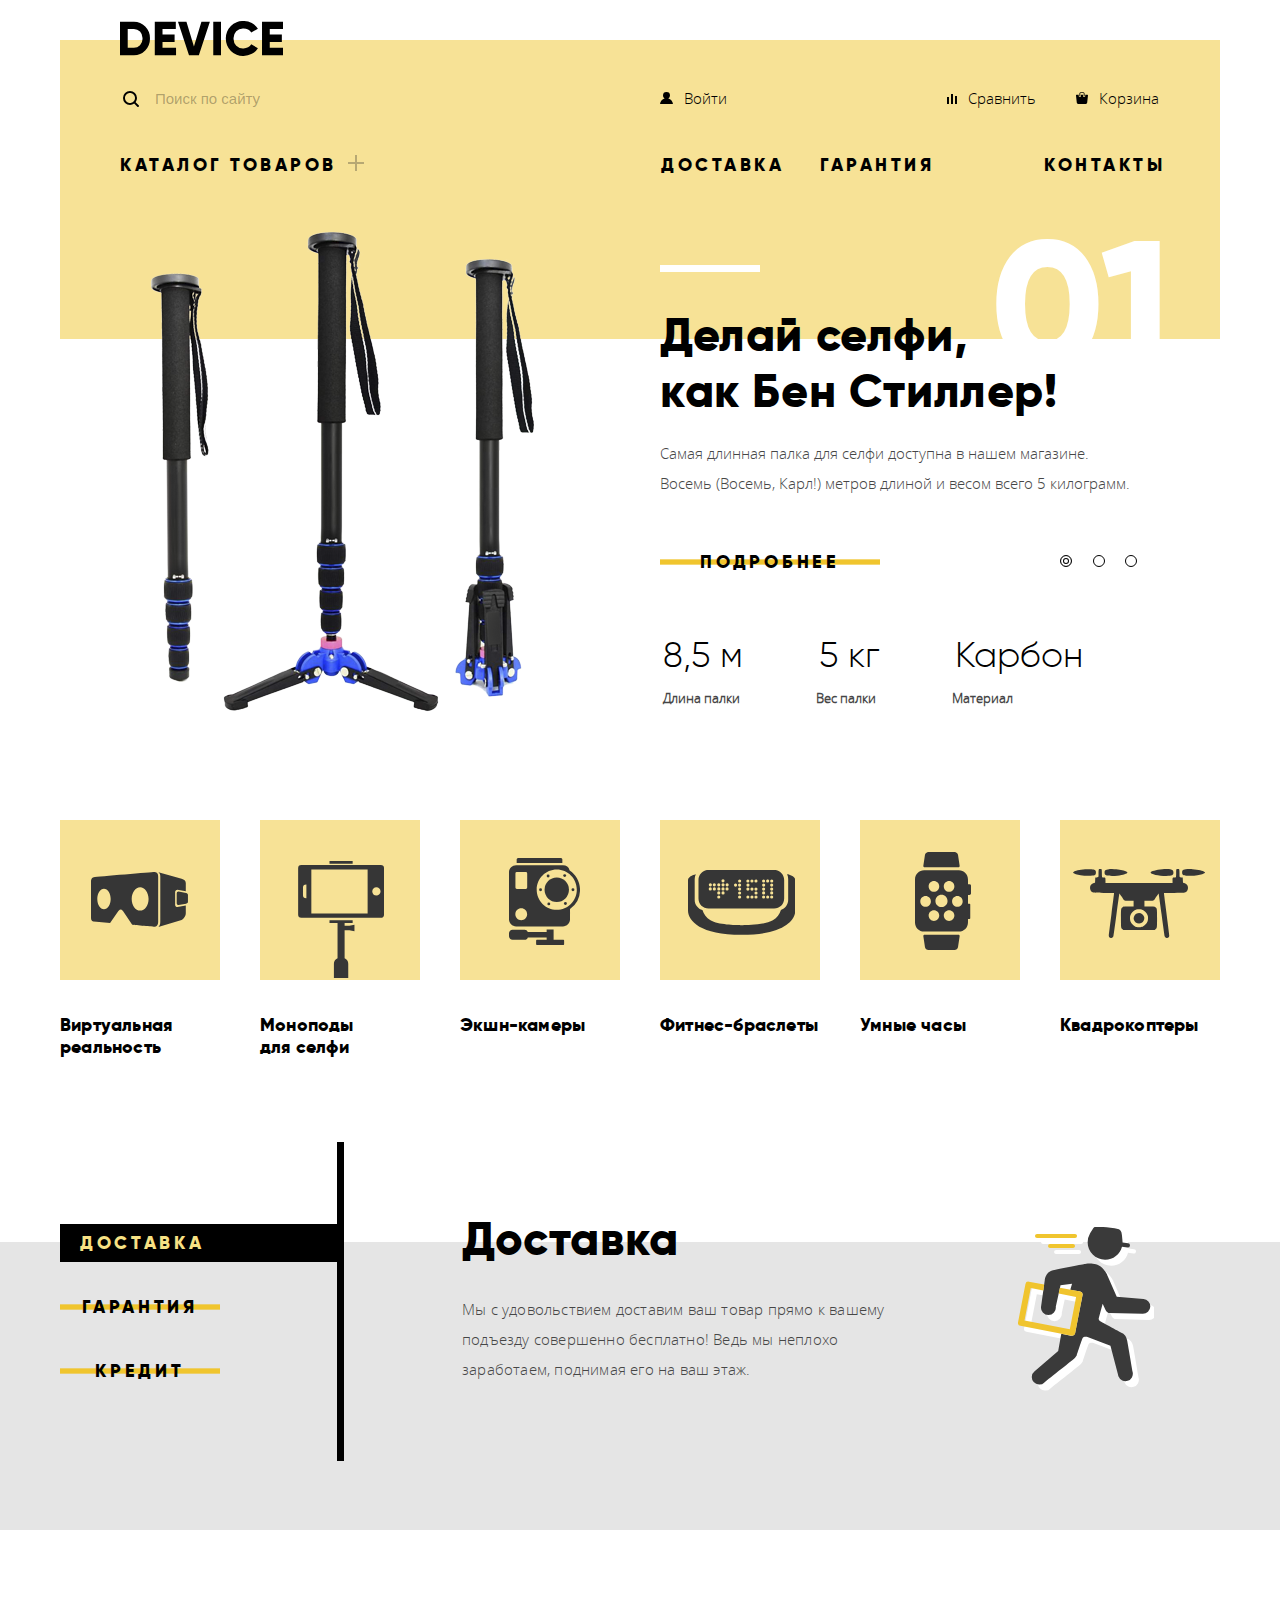
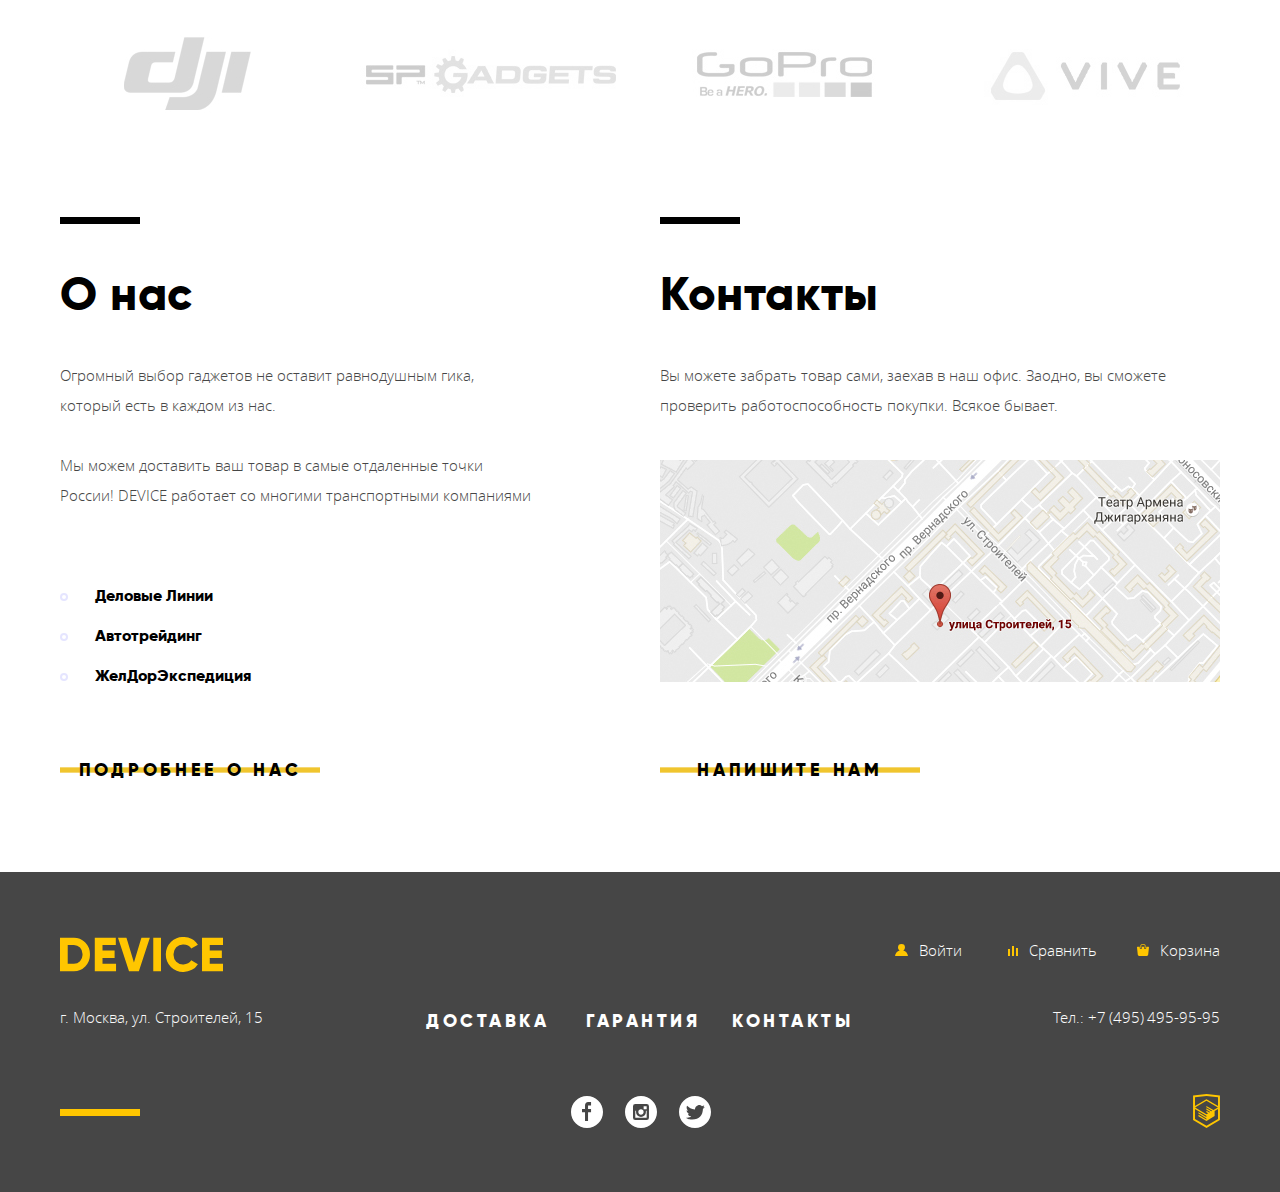
==== commit c1778c4b: ":+1:" ====
--- a/index.html
+++ b/index.html
@@ -7,7 +7,7 @@
   <link rel="stylesheet" href="css/normalize.css">
   <link rel="stylesheet" href="css/minifiedcss.css">
 </head>
-
+ <!-- ДЛЯ ОТОБРАЖЕНИЯ SVG ИКОНОК НА LOCALHOST ИСПОЛЬЗУЙТЕ FIREFOX ИЛИ EDGE, ИЛИ ИСПОЛЬЗУЙТЕ СЕРВЕР -->
 <body class="site">
   <div class="centered">
     <header class="site__header header">
@@ -18,14 +18,14 @@
       </a>
       <div class="header__actions user-actions">
         <div class="user-actions__item user-actions__item_search">
-          <form class="site-search" method="get">
+          <form class="site-search" action="https://echo.htmlacademy.ru" method="get">
             <label class="site-search__label" for="search-field">
               <svg class="site-search__icon">
                 <use xlink:href="img/svg/icons.svg#search"></use>
               </svg>
             </label>
             <input class="site-search__field" type="search" id="search-field" placeholder="Поиск по сайту" aria-label="Поиск по сайту">
-            <button class="site-search__button">Найти</button>
+            <button class="site-search__button" type="get">Найти</button>
           </form>
         </div>
         <ul class="user-actions__list">
@@ -236,7 +236,7 @@
           <button class="btn accordion__btn accordion__btn_active">
             Доставка
           </button>
-          <button class="btn accordion__btn ">
+          <button class="btn accordion__btn">
             Гарантия
           </button>
           <button class="btn accordion__btn">
@@ -312,10 +312,16 @@
           <div class="contacts__map map">
             <a class="map__link" href="https://www.google.ru/maps" target="_blank"><img class="map__image" src="img/map.jpg" alt="Наше местоположение на карте" width="560" height="222"></a>
           </div>
-          <a class="contacts__contact-link btn" href="write-us.html">Напишите нам</a>
-        </section>
-        <div class="company-details__map modal-map modal-map_hidden">
+          <a class="contacts__contact-link btn" href="contact-us.html">Напишите нам</a>
+        </section>
+        <div class="company-details__map modal-map">
+          <iframe class="modal-map__live" src="https://www.google.com/maps/embed?pb=!1m18!1m12!1m3!1d2249.1124311038934!2d37.52814366593366!3d55.68703302818081!2m3!1f0!2f0!3f0!3m2!1i1024!2i768!4f13.1!3m3!1m2!1s0x46b54cf65f5c8955%3A0x694710ccd55501e!2z0YPQuy4g0KHRgtGA0L7QuNGC0LXQu9C10LksIDE1LCDQnNC-0YHQutCy0LAsINCg0L7RgdGB0LjRjywgMTE5MzEx!5e0!3m2!1sru!2see!4v1513189975469" width="960" height="559" allowfullscreen></iframe>
           <a class="modal-map__link" href="https://www.google.ru/maps" target="_blank"><img class="modal-map__placeholder" src="img/map-big.jpg" width="960" height="559" alt="Карта"></a>
+          <button class="modal-contact__close-btn close-btn" type="button" name="close-btn">
+            <svg class="close-btn__icon" role="img" aria-hidden="true">
+              <use xlink:href="img/svg/icons.svg#modal-close"></use>
+            </svg>
+          </button>
         </div>
       </div>
     </div>
@@ -407,33 +413,31 @@
   </footer>
   <!-- MODAL -->
   <div class="modal-contact">
-    <form class="modal-contact__contact-form contact-form" method="post">
+    <form class="modal-contact__contact-form contact-form" action="https://echo.htmlacademy.ru" method="post">
       <div class="contact-form__fields">
         <div class="contact-form__field contact-form__field_name">
           <label class="contact-form__label" for="name-field">Ваше имя:</label>
-          <input class="contact-form__input" type="text" id="name-field" placeholder="Представьтесь, пожалуйста">
+          <input class="contact-form__input" type="text" name="contact-name" id="name-field" placeholder="Представьтесь, пожалуйста">
         </div>
         <div class="contact-form__field contact-form__field_email">
           <label class="contact-form__label" for="email-field">Ваш e-mail:</label>
-          <input class="contact-form__input" type="email" id="email-field" placeholder="Для отправки ответа">
+          <input class="contact-form__input" type="email" name="contact-email" id="email-field" placeholder="Для отправки ответа">
         </div>
         <div class="contact-form__field contact-form__field_text">
           <label class="contact-form__label" for="comment-field">Текст письма:</label>
           <textarea class="contact-form__comment" id="comment-field" placeholder="В свободной форме"></textarea>
         </div>
         <button class="contact-form__btn btn" type="submit">Отправить</button>
-        <!-- <input class="contact-form__submit btn" type="submit" value="Отправить"> -->
       </div>
     </form>
-    <button class="modal-contact__close-btn close-btn">
+    <button class="modal-contact__close-btn close-btn" type="button" name="close-btn">
       <svg class="close-btn__icon" role="img" aria-hidden="true">
-          <use xlink:href="img/svg/icons.svg#modal-close"></use>
+        <use xlink:href="img/svg/icons.svg#modal-close"></use>
       </svg>
     </button>
   </div>
   <script src="js/svg4everybody.js"></script>
   <script src="js/minifiedscript.js"></script>
-
 </body>
 
 </html>
--- a/css/minifiedcss.css
+++ b/css/minifiedcss.css
@@ -1,6 +1,14 @@
 @font-face{font-family:'Open Sans';src:url('../fonts/opensans-light-webfont.woff2') format('woff2'),
   url('../fonts/opensans-light-webfont.woff') format('woff');font-weight:300;font-style:normal}@font-face{font-family:'Gilroy';src:url('../fonts/gilroyextrabold-webfont.woff2') format('woff2'),
   url('../fonts/gilroyextrabold-webfont.woff') format('woff');font-weight:800;font-style:bold}@font-face{font-family:'Gilroy';src:url('../fonts/gilroylight-webfont.woff2') format('woff2'),
-  url('../fonts/gilroylight-webfont.woff') format('woff');font-weight:300;font-style:normal}.site{width:100%;min-height:100vh;margin:0;padding:0;font:normal 15px/2 "Open Sans", "Arial", "Helvetica", sans-serif;color:rgba(70, 70, 70, 1)}.site__header{margin-top:40px}.visually-hidden:not(:focus):not(:active){position:absolute;width:1px;height:1px;margin:-1px;border:0;padding:0;white-space:nowrap;-webkit-clip-path:inset(100%);clip-path:inset(100%);clip:rect(0 0 0 0);overflow:hidden}img{max-width:100%;height:auto}.btn{position:relative;z-index:0;display:inline-block;width:100%;padding:9px 0;vertical-align:middle;font:bold 18px "Gilroy", "Arial", "Helvetica", sans-serif;letter-spacing:3.7px;text-align:center;text-transform:uppercase;text-decoration:none;color:rgba(0, 0, 0, 1);cursor:pointer}.btn:before{content:"";position:absolute;top:0;right:0;bottom:0;left:0;z-index:-1;background-color:rgb(240, 197, 46);-webkit-transform:scaleY(0.14);-ms-transform:scaleY(0.14);transform:scaleY(0.14);-webkit-transition:all .2s ease-in-out;-o-transition:all .2s ease-in-out;transition:all .2s ease-in-out}.btn:focus:before,.btn:hover:before{-webkit-transform:scaleY(1);-ms-transform:scaleY(1);transform:scaleY(1)}.btn:active,.btn:active:before{color:rgba(0, 0, 0, 0.3);-webkit-transform:scaleY(1);-ms-transform:scaleY(1);transform:scaleY(1)}.main-heading{font:bold 47px/1.2 "Gilroy", "Arial", "Helvetica", sans-serif;letter-spacing:0.6px;color:rgba(0, 0, 0, 1)}.centered{width:1160px;margin:0 auto;padding:0 20px}.header{min-height:188px;padding:0 55px 0;background-color:rgba(240, 197, 46, 0.5)}.header__logo{display:inline-block;margin-top:-28px;margin-bottom:14px}.header__actions{margin-bottom:26px}.header__nav{margin-bottom:0}.site-logo{height:45px}.site-logo:focus,.site-logo:hover{opacity:0.6}.site-logo:active{opacity:0.3}.site-logo__img{width:163px;height:35px;padding:5px}.user-actions{display:-webkit-box;display:-webkit-flex;display:-ms-flexbox;display:flex;-webkit-box-pack:justify;-webkit-justify-content:space-between;-ms-flex-pack:justify;justify-content:space-between;-webkit-box-align:baseline;-webkit-align-items:baseline;-ms-flex-align:baseline;align-items:baseline;-webkit-flex-wrap:wrap;-ms-flex-wrap:wrap;flex-wrap:wrap;padding:0;list-style:none}.user-actions__item{margin-right:10px}.user-actions__item_search{position:relative;-webkit-flex-basis:440px;-ms-flex-preferred-size:440px;flex-basis:440px}.user-actions__list{display:-webkit-box;display:-webkit-flex;display:-ms-flexbox;display:flex;-webkit-flex-basis:505px;-ms-flex-preferred-size:505px;flex-basis:505px;-webkit-flex-wrap:wrap;-ms-flex-wrap:wrap;flex-wrap:wrap;margin:0;list-style:none}.user-actions__item_login{-webkit-flex-basis:277px;-ms-flex-preferred-size:277px;flex-basis:277px}.user-actions__item_loged{-webkit-flex-basis:159px;-ms-flex-preferred-size:159px;flex-basis:159px}.user-actions__item_logout{-webkit-flex-basis:107px;-ms-flex-preferred-size:107px;flex-basis:107px}.user-actions__item_compare{-webkit-flex-basis:100px;-ms-flex-preferred-size:100px;flex-basis:100px}.user-actions__item_cart{margin-right:6px;margin-left:auto}.site-search{display:-webkit-box;display:-webkit-flex;display:-ms-flexbox;display:flex;-webkit-box-align:center;-webkit-align-items:center;-ms-flex-align:center;align-items:center}.site-search__label{position:absolute;top:11px;left:8px;width:16px;height:16px}.site-search__icon{width:16px;height:16px}.site-search__field{-webkit-flex-basis:355px;-ms-flex-preferred-size:355px;flex-basis:355px;height:49px;padding-left:40px;padding-right:10px;color:rgba(1, 1, 1, 0.3);background:none;border:none;border-bottom:2px solid rgba(1, 1, 1, 0)}.site-search__field:active,.site-search__field:focus{border-bottom-color:rgba(1, 1, 1, 1);outline:none}.site-search__field::-webkit-input-placeholder{color:rgba(1, 1, 1, 0.3)}.site-search__field:hover::-webkit-input-placeholder{color:rgba(1, 1, 1, 0.6)}.site-search__field:active::-webkit-input-placeholder,.site-search__field:focus::-webkit-input-placeholder{color:rgba(1, 1, 1, 1)}.site-search__button{display:none;height:49px;padding:0 18px;background:none;border:2px solid black;border-radius:0px;cursor:pointer}.site-search__field:active+.site-search__button,.site-search__field:focus+.site-search__button{display:-webkit-box;display:-webkit-flex;display:-ms-flexbox;display:flex}.site-search__field:active+.site-search__button:hover,.site-search__field:focus+.site-search__button:hover{background-color:rgba(1, 1, 1, 1);color:rgba(250, 250, 250, 1)}.site-search__field:active+.site-search__button:active,.site-search__field:focus+.site-search__button:active{background-color:rgba(1, 1, 1, 1);color:rgba(250, 250, 250, 0.3)}.action__link{position:relative;color:rgba(0, 0, 0, 1);text-decoration:none}.action__link_logout{color:rgba(0, 0, 0, .3)}.action__link:hover{opacity:0.6}.action__link:active{opacity:0.3}.action__text{padding-left:7px}.icon-login{width:13px;height:12px}.icon-compare{width:10px;height:10px}.icon-cart{width:12px;height:12px}.nav{font:bold 18px "Gilroy", "Arial", "Helvetica", sans-serif;text-transform:uppercase}.nav__list{position:relative;display:-webkit-box;display:-webkit-flex;display:-ms-flexbox;display:flex;-webkit-flex-wrap:wrap;-ms-flex-wrap:wrap;flex-wrap:wrap;-webkit-box-align:baseline;-webkit-align-items:baseline;-ms-flex-align:baseline;align-items:baseline;margin:0;padding:0;list-style:none}.nav__item:not(:last-child){margin-right:20px;padding:5px 0 5px 5px}.nav__item_catalog{-webkit-flex-basis:516px;-ms-flex-preferred-size:516px;flex-basis:516px;margin-right:40px;cursor:pointer}.nav__item_delivery{-webkit-flex-basis:134px;-ms-flex-preferred-size:134px;flex-basis:134px}.nav__item_warranty{-webkit-flex-basis:179px;-ms-flex-preferred-size:179px;flex-basis:179px}.nav__item_contacts{margin-right:0;margin-left:auto}.nav__item-name{margin-right:3px}.nav__link{color:rgba(0, 0, 0, 1);text-decoration:none;letter-spacing:3.5px;outline:none}.nav__link:focus,.nav__link:hover{color:rgba(1, 1, 1, 0.6)}.nav__link:active{color:rgba(1, 1, 1, 0.3)}.nav__icon{width:16px;height:16px;opacity:0.3}.nav__sub-list{position:absolute;left:-55px;z-index:2;display:none;width:1100px;min-height:143px;padding:23px 0 0 60px;font:normal 15px/36px "Open Sans", "Arial", "Helvetica", sans-serif;letter-spacing:0.1px;list-style:none;text-transform:none;background-color:rgba(247, 226, 150, 1)}.nav__item_catalog:hover .nav__sub-list{display:block}.nav__sub-item{display:inline-block;margin-right:59px;vertical-align:top}.nav__sub-link{display:block;text-decoration:none;color:rgba(0, 0, 0, 1)}.nav__sub-link:focus,.nav__sub-link:hover{color:rgba(0, 0, 0, 0.6)}.nav__sub-link:active{color:rgba(0, 0, 0, 0.3)}.site__main{margin-bottom:83px}.site__catalog{margin-top:-14px}.main{width:100%}.main__slider{margin-bottom:62px}.main__categories{margin-bottom:184px}.main__brands{margin-bottom:95px}.main__services{margin-bottom:95px}.slider{position:relative;padding:0 0 35px}.slider:after{content:'';position:absolute;top:0;z-index:-1;width:100%;height:111px;background-color:rgb(247, 226, 150)}.slider__switcher{position:absolute;right:74px;bottom:182px;display:-webkit-box;display:-webkit-flex;display:-ms-flexbox;display:flex;-webkit-box-pack:justify;-webkit-justify-content:space-between;-ms-flex-pack:justify;justify-content:space-between;width:95px;list-style:none}.slider__switch{position:relative;width:30px;height:30px;padding:10px;background:none;border:none;border-radius:50%;outline:none;cursor:pointer;z-index:1}.slider__switch:after{content:'';position:absolute;top:0;left:0;right:0;bottom:0;width:10px;height:10px;margin:auto;border:1px solid black;border-radius:50%;background-color:#fff;cursor:pointer;pointer-events:none}.slider__switch_curent:after{content:'';position:absolute;top:0;left:0;right:0;bottom:0;width:10px;height:10px;margin:auto;border:1px solid black;border-radius:50%;background-color:#fff;-webkit-box-shadow:inset 0px 0px 0px 2px white,
+  url('../fonts/gilroylight-webfont.woff') format('woff');font-weight:300;font-style:normal}.site{width:100%;min-height:100vh;margin:0;padding:0;font:normal 15px/2 'Open Sans', 'Arial', 'Helvetica', sans-serif;color:rgba(70, 70, 70, 1)}.site__header{margin-top:40px}.visually-hidden:not(:focus):not(:active){position:absolute;width:1px;height:1px;margin:-1px;border:0;padding:0;white-space:nowrap;-webkit-clip-path:inset(100%);clip-path:inset(100%);clip:rect(0 0 0 0);overflow:hidden}img{max-width:100%;height:auto}.btn{position:relative;z-index:0;display:inline-block;width:100%;padding:9px 0;vertical-align:middle;font:bold 18px 'Gilroy', 'Arial', 'Helvetica', sans-serif;letter-spacing:3.7px;text-align:center;text-transform:uppercase;text-decoration:none;color:rgba(0, 0, 0, 1);cursor:pointer}.btn:before{content:'';position:absolute;top:0;right:0;bottom:0;left:0;z-index:-1;background-color:rgb(240, 197, 46);-webkit-transform:scaleY(0.14);-ms-transform:scaleY(0.14);transform:scaleY(0.14);-webkit-transition:all .2s ease-in-out;-o-transition:all .2s ease-in-out;transition:all .2s ease-in-out}.btn:focus:before,.btn:hover:before{-webkit-transform:scaleY(1);-ms-transform:scaleY(1);transform:scaleY(1)}.btn:active,.btn:active:before{color:rgba(0, 0, 0, 0.3);-webkit-transform:scaleY(1);-ms-transform:scaleY(1);transform:scaleY(1)}.main-heading{font:bold 47px/1.2 'Gilroy', 'Arial', 'Helvetica', sans-serif;letter-spacing:0.6px;color:rgba(0, 0, 0, 1)}.centered{width:1160px;margin:0 auto;padding:0 20px}.header{min-height:188px;padding:0 55px 0;background-color:rgba(240, 197, 46, 0.5)}.header__logo{display:inline-block;margin-top:-28px;margin-bottom:14px}.header__actions{margin-bottom:26px}.header__nav{margin-bottom:0}.site-logo{height:45px}.site-logo:focus,.site-logo:hover{opacity:0.6}.site-logo:active{opacity:0.3}.site-logo__img{width:163px;height:35px;padding:5px}.user-actions{display:-webkit-box;display:-webkit-flex;display:-ms-flexbox;display:flex;-webkit-box-pack:justify;-webkit-justify-content:space-between;-ms-flex-pack:justify;justify-content:space-between;-webkit-box-align:baseline;-webkit-align-items:baseline;-ms-flex-align:baseline;align-items:baseline;-webkit-flex-wrap:wrap;-ms-flex-wrap:wrap;flex-wrap:wrap;padding:0;list-style:none}.user-actions__item{margin-right:10px}.user-actions__item_search{position:relative;-webkit-flex-basis:440px;-ms-flex-preferred-size:440px;flex-basis:440px}.user-actions__list{display:-webkit-box;display:-webkit-flex;display:-ms-flexbox;display:flex;-webkit-flex-basis:505px;-ms-flex-preferred-size:505px;flex-basis:505px;-webkit-flex-wrap:wrap;-ms-flex-wrap:wrap;flex-wrap:wrap;margin:0;list-style:none}.user-actions__item_login{-webkit-flex-basis:277px;-ms-flex-preferred-size:277px;flex-basis:277px}.user-actions__item_loged{-webkit-flex-basis:159px;-ms-flex-preferred-size:159px;flex-basis:159px}.user-actions__item_logout{-webkit-flex-basis:107px;-ms-flex-preferred-size:107px;flex-basis:107px}.user-actions__item_compare{-webkit-flex-basis:100px;-ms-flex-preferred-size:100px;flex-basis:100px}.user-actions__item_cart{margin-right:6px;margin-left:auto}.site-search{display:-webkit-box;display:-webkit-flex;display:-ms-flexbox;display:flex;-webkit-box-align:center;-webkit-align-items:center;-ms-flex-align:center;align-items:center}.site-search__label{position:absolute;top:11px;left:8px;width:16px;height:16px}.site-search__icon{width:16px;height:16px}.site-search__field{-webkit-flex-basis:355px;-ms-flex-preferred-size:355px;flex-basis:355px;height:49px;padding-left:40px;padding-right:10px;color:rgba(1, 1, 1, 0.3);background:none;border:none;border-bottom:2px solid rgba(1, 1, 1, 0)}.site-search__field:active,.site-search__field:focus{border-bottom-color:rgba(1, 1, 1, 1);outline:none}.site-search__field::-webkit-input-placeholder{color:rgba(1, 1, 1, 0.3)}.site-search__field:hover::-webkit-input-placeholder{color:rgba(1, 1, 1, 0.6)}.site-search__field:active::-webkit-input-placeholder,.site-search__field:focus::-webkit-input-placeholder{color:rgba(1, 1, 1, 1)}.site-search__button{display:none;height:49px;padding:0 18px;background:none;border:2px solid black;border-radius:0px;cursor:pointer}.site-search__field:active+.site-search__button,.site-search__field:focus+.site-search__button{display:-webkit-box;display:-webkit-flex;display:-ms-flexbox;display:flex}.site-search__field:active+.site-search__button:hover,.site-search__field:focus+.site-search__button:hover{background-color:rgba(1, 1, 1, 1);color:rgba(250, 250, 250, 1)}.site-search__field:active+.site-search__button:active,.site-search__field:focus+.site-search__button:active{background-color:rgba(1, 1, 1, 1);color:rgba(250, 250, 250, 0.3)}.action__link{position:relative;color:rgba(0, 0, 0, 1);text-decoration:none}.action__link_logout{color:rgba(0, 0, 0, .3)}.action__link:hover{opacity:0.6}.action__link:active{opacity:0.3}.action__text{padding-left:7px}.icon-login{width:13px;height:12px}.icon-compare{width:10px;height:10px}.icon-cart{width:12px;height:12px}.nav{font:bold 18px 'Gilroy', 'Arial', 'Helvetica', sans-serif;text-transform:uppercase}.nav__list{position:relative;display:-webkit-box;display:-webkit-flex;display:-ms-flexbox;display:flex;-webkit-flex-wrap:wrap;-ms-flex-wrap:wrap;flex-wrap:wrap;-webkit-box-align:baseline;-webkit-align-items:baseline;-ms-flex-align:baseline;align-items:baseline;margin:0;padding:0;list-style:none}.nav__item:not(:last-child){margin-right:20px;padding:5px 0 5px 5px}.nav__item_catalog{-webkit-flex-basis:516px;-ms-flex-preferred-size:516px;flex-basis:516px;margin-right:40px;cursor:pointer}.nav__item_delivery{-webkit-flex-basis:134px;-ms-flex-preferred-size:134px;flex-basis:134px}.nav__item_warranty{-webkit-flex-basis:179px;-ms-flex-preferred-size:179px;flex-basis:179px}.nav__item_contacts{margin-right:0;margin-left:auto}.nav__item-name{margin-right:3px}.nav__link{color:rgba(0, 0, 0, 1);text-decoration:none;letter-spacing:3.5px;outline:none}.nav__link:focus,.nav__link:hover{color:rgba(1, 1, 1, 0.6)}.nav__link:active{color:rgba(1, 1, 1, 0.3)}.nav__icon{width:16px;height:16px;opacity:0.3}.nav__sub-list{position:absolute;left:-55px;z-index:2;display:none;width:1100px;min-height:141px;padding:23px 0 0 60px;font:normal 15px/36px 'Open Sans', 'Arial', 'Helvetica', sans-serif;letter-spacing:0.1px;list-style:none;text-transform:none;background-color:rgba(247, 226, 150, 1)}.nav__item_catalog:hover .nav__sub-list{display:block}.nav__sub-item{display:inline-block;margin-right:59px;vertical-align:top}.nav__sub-link{display:block;text-decoration:none;color:rgba(0, 0, 0, 1)}.nav__sub-link:focus,.nav__sub-link:hover{color:rgba(0, 0, 0, 0.6)}.nav__sub-link:active{color:rgba(0, 0, 0, 0.3)}.site__main{margin-bottom:83px}.site__catalog{margin-top:-14px}.main{width:100%}.main__slider{margin-bottom:62px}.main__categories{margin-bottom:184px}.main__brands{margin-bottom:95px}.main__services{margin-bottom:95px}.slider{position:relative;padding:0 0 35px}.slider:after{content:'';position:absolute;top:0;z-index:-1;width:100%;height:111px;background-color:rgb(247, 226, 150)}.slider__switcher{position:absolute;right:74px;bottom:182px;display:-webkit-box;display:-webkit-flex;display:-ms-flexbox;display:flex;-webkit-box-pack:justify;-webkit-justify-content:space-between;-ms-flex-pack:justify;justify-content:space-between;width:95px;list-style:none}.slider__switch{position:relative;width:30px;height:30px;padding:10px;background:none;border:none;border-radius:50%;outline:none;cursor:pointer;z-index:1}.slider__switch:after{content:'';position:absolute;top:0;left:0;right:0;bottom:0;width:10px;height:10px;margin:auto;border:1px solid black;border-radius:50%;background-color:#fff;cursor:pointer;pointer-events:none}.slider__switch_curent:after{content:'';position:absolute;top:0;left:0;right:0;bottom:0;width:10px;height:10px;margin:auto;border:1px solid black;border-radius:50%;background-color:#fff;-webkit-box-shadow:inset 0px 0px 0px 2px white,
   inset 0 0 0 3px black;box-shadow:inset 0px 0px 0px 2px white,
-  inset 0 0 0 3px black;cursor:pointer;pointer-events:none}.slide{display:-webkit-box;display:-webkit-flex;display:-ms-flexbox;display:flex;-webkit-box-pack:justify;-webkit-justify-content:space-between;-ms-flex-pack:justify;justify-content:space-between}.slide__img-wrapper{width:500px;margin-left:35px;padding-left:55px}.slide__info-wrapper{position:relative;display:-webkit-box;display:-webkit-flex;display:-ms-flexbox;display:flex;-webkit-box-orient:vertical;-webkit-box-direction:normal;-webkit-flex-direction:column;-ms-flex-direction:column;flex-direction:column;width:505px;padding-right:55px}.slide__order{position:absolute;top:-11px;right:48px;width:100%;font:bold 179px/1 "Gilroy", "Arial", "Helvetica", sans-serif;text-align:right;color:rgba(255, 255, 255, 1)}.slide__order:before{content:'';position:absolute;top:48px;left:48px;width:100px;height:7px;background-color:white}.slide__slogan{z-index:1;padding-top:33px;margin-bottom:2px}.slide__description{-webkit-flex-basis:90px;-ms-flex-preferred-size:90px;flex-basis:90px}.slide__product-link{width:220px;margin-bottom:51px}.services{min-height:288px;background-color:rgba(229, 229, 229, 1)}.product-details__row{display:-webkit-box;display:-webkit-flex;display:-ms-flexbox;display:flex;-webkit-flex-wrap:wrap;-ms-flex-wrap:wrap;flex-wrap:wrap;margin-bottom:11px}.product-details__value{margin-right:75px;font:normal 36px "Gilroy", "Arial", "Helvetica", sans-serif;color:rgba(0, 0, 0, 1)}.product-details__parameter{margin-right:77px;font-size:13px;line-height:20px}.category{display:-webkit-box;display:-webkit-flex;display:-ms-flexbox;display:flex;-webkit-flex-wrap:wrap;-ms-flex-wrap:wrap;flex-wrap:wrap;-webkit-box-pack:justify;-webkit-justify-content:space-between;-ms-flex-pack:justify;justify-content:space-between}.category__link{display:-webkit-box;display:-webkit-flex;display:-ms-flexbox;display:flex;-webkit-box-orient:vertical;-webkit-box-direction:normal;-webkit-flex-direction:column;-ms-flex-direction:column;flex-direction:column;-webkit-flex-basis:160px;-ms-flex-preferred-size:160px;flex-basis:160px;font:bold 18px/22px "Gilroy", "Arial", "Helvetica", sans-serif;color:rgba(0, 0, 0, 1);text-decoration:none}.category__link-img-container{position:relative;width:160px;height:160px;margin-bottom:34px;background-color:rgba(240, 197, 46, 0.5)}.category__link-img{position:absolute}.category__link-img_virtual{top:52px;left:31px;width:97px;height:55px}.category__link-img_monopod{top:41px;left:38px;width:86px;height:117px}.category__link-img_camera{top:38px;left:49px;width:71px;height:87px}.category__link-img_bracelet{top:50px;left:28px;width:107px;height:65px}.category__link-img_watch{top:32px;left:55px;width:56px;height:98px}.category__link-img_quadrocopter{top:49px;left:13px;width:132px;height:69px}.category__link-text{letter-spacing:0.2px}.category__link:focus .category__link-img-container,.category__link:hover .category__link-img-container{background-color:rgba(240, 197, 46, 1);-webkit-transition:ease-in-out 0.2s;-o-transition:ease-in-out 0.2s;transition:ease-in-out 0.2s}.category__link:active .category__link-img-container{background-color:rgba(240, 197, 46, 1);-webkit-transition:ease-in-out 0.2s;-o-transition:ease-in-out 0.2s;transition:ease-in-out 0.2s}.category__link:active .category__link-img{opacity:0.3}.category__link:active .category__link-text{opacity:0.3}.accordion{position:relative;display:-webkit-box;display:-webkit-flex;display:-ms-flexbox;display:flex;-webkit-box-pack:justify;-webkit-justify-content:space-between;-ms-flex-pack:justify;justify-content:space-between}.accordion__btns{-webkit-flex-basis:254px;-ms-flex-preferred-size:254px;flex-basis:254px;position:relative;margin-top:-18px}.accordion__btns:after{content:'';position:absolute;top:-82px;right:-30px;width:7px;height:319px;background-color:black}.accordion__btn{width:160px;margin-bottom:26px;border:none;background:none}.accordion__btn_active{position:relative;background-color:black;border-radius:0;color:rgb(247, 225, 132)}.accordion__btn_active:after{content:'';position:absolute;top:0;right:-120px;width:120px;height:38px;background-color:black}.accordion__btn_active:not(:active):before{background:none}.accordion__tab{-webkit-flex-basis:758px;-ms-flex-preferred-size:758px;flex-basis:758px;margin-top:-77px;margin-right:0}.accordion__heading{margin-bottom:26px}.accordion__description{width:600px;letter-spacing:0.2px;padding-bottom:20px}.accordion__img{position:absolute;top:-15px;right:86px}.brand{display:-webkit-box;display:-webkit-flex;display:-ms-flexbox;display:flex;-webkit-flex-wrap:wrap;-ms-flex-wrap:wrap;flex-wrap:wrap;-webkit-box-pack:justify;-webkit-justify-content:space-between;-ms-flex-pack:justify;justify-content:space-between;list-style:none}.brand__item{width:260px;height:100px}.brand__link{width:260px;height:100px;background-color:rgba(0, 0, 0, .2)}.brand__link_dji{background-image:url('../img/brands/logo-1.jpg');-webkit-transition:ease-out 0.2s;-o-transition:ease-out 0.2s;transition:ease-out 0.2s}.brand__link_dji:focus,.brand__link_dji:hover{background-image:url('../img/brands/logo-1-hover.jpg');-webkit-transition:ease-in 0.2s;-o-transition:ease-in 0.2s;transition:ease-in 0.2s}.brand__link_spga{background-image:url('../img/brands/logo-2.jpg');-webkit-transition:ease-out 0.2s;-o-transition:ease-out 0.2s;transition:ease-out 0.2s}.brand__link_spga:focus,.brand__link_spga:hover{background-image:url('../img/brands/logo-2-hover.jpg');-webkit-transition:ease-in 0.2s;-o-transition:ease-in 0.2s;transition:ease-in 0.2s}.brand__link_gopro{background-image:url('../img/brands/logo-3.jpg');-webkit-transition:ease-out 0.2s;-o-transition:ease-out 0.2s;transition:ease-out 0.2s}.brand__link_gopro:focus,.brand__link_gopro:hover{background-image:url('../img/brands/logo-3-hover.jpg');-webkit-transition:ease-in 0.2s;-o-transition:ease-in 0.2s;transition:ease-in 0.2s}.brand__link_vive{background-image:url('../img/brands/logo-4.jpg');-webkit-transition:ease-out 0.2s;-o-transition:ease-out 0.2s;transition:ease-out 0.2s}.brand__link_vive:focus,.brand__link_vive:hover{background-image:url('../img/brands/logo-4-hover.jpg');-webkit-transition:ease-in 0.2s;-o-transition:ease-in 0.2s;transition:ease-in 0.2s}.company-details{position:relative;display:-webkit-box;display:-webkit-flex;display:-ms-flexbox;display:flex;-webkit-box-pack:justify;-webkit-justify-content:space-between;-ms-flex-pack:justify;justify-content:space-between}.about-us{-webkit-flex-basis:560px;-ms-flex-preferred-size:560px;flex-basis:560px}.about-us__delivery-partners-section{margin-bottom:55px}.about-us__more-info-link{width:260px}.delivery-partners{padding:0;list-style:none}.delivery-partners__item{position:relative;padding-left:35px}.delivery-partners__item:before{content:"";position:absolute;top:17px;left:0;width:4px;height:4px;background-color:rgb(255, 255, 255);border:2px solid rgb(229, 229, 299);border-radius:50%}.contacts{-webkit-flex-basis:560px;-ms-flex-preferred-size:560px;flex-basis:560px}.contacts__description{margin-bottom:40px}.contacts__map{margin-bottom:60px}.company-details__heading{position:relative;margin-bottom:37px}.company-details__heading:before{content:'';position:absolute;top:-50px;left:0;width:80px;height:7px;background-color:black}.contacts__contact-link{width:260px}.company-details__map{display:block;position:absolute;width:960px;top:50%;left:50%;-webkit-transform:translate(-50%, -50%);-ms-transform:translate(-50%, -50%);transform:translate(-50%, -50%)}.map{width:560px;min-height:222px}.modal-map_hidden{display:none}.about-us__description{margin-bottom:30px}.about-us__description:last-of-type{margin-bottom:66px}.delivery-partners__link{font:bold 16px/40px "Gilroy", "Arial", "Helvetica", sans-serif;color:rgba(0, 0, 0, 1);text-decoration:none}.catalog__content{display:-webkit-box;display:-webkit-flex;display:-ms-flexbox;display:flex}.catalog__filters{position:relative;width:40.5%;background-color:rgba(238, 238, 238, 1)}.catalog__filters:after{content:'';position:absolute;top:0;width:100%;height:70px;background-color:rgba(219, 219, 219, 0.8);z-index:0}.catalog__title{margin-bottom:13px}.catalog__header{padding:0 59px 0;margin-bottom:39px}.breadcrumbs{display:-webkit-box;display:-webkit-flex;display:-ms-flexbox;display:flex}.breadcrumbs__icon{position:absolute;top:14px;right:-21px;width:4px;height:7px;pointer-events:none}.breadcrumbs__link{position:relative;margin-right:42px;font-size:14px;line-height:36px;color:rgba(0, 0, 0, 0.3);text-decoration:none}.breadcrumbs__link:focus,.breadcrumbs__link:hover{color:rgba(0, 0, 0, 0.6)}.breadcrumbs__link:active{color:rgba(0, 0, 0, 0.1)}.filters{width:265px;margin-left:auto}.filters__header{display:-webkit-box;display:-webkit-flex;display:-ms-flexbox;display:flex;margin-bottom:83px;min-height:70px}.filters__title{position:relative;z-index:1;margin:0;padding-top:25px;font:bold 16px "Gilroy", "Arial", "Helvetica", sans-serif;color:rgba(0, 0, 0, 1);letter-spacing:3.5px;text-transform:uppercase}.filters__form{padding-right:67px}.filters__submit-btn{border:none;background:none}.filters__fieldset{position:relative;margin:0;padding:0 0 37px;width:200px;border:none}.filters__fieldset:before{content:'';position:absolute;top:-14px;background-color:black;width:100%;height:2px}.filters__fieldset_price{margin-bottom:10px}.filters__legend{margin-bottom:36px;font:bold 18px "Gilroy", "Arial", "Helvetica", sans-serif;color:rgba(0, 0, 0, 1)}.price-range{position:relative;width:100%}.price-range__scale{height:2px;background-color:rgb(219, 219, 219)}.price-range__bar{width:60%;height:2px;background:rgb(145, 201, 47)}.toggle{position:absolute;top:-10px;left:0;width:5px;height:5px;background:rgb(212, 212, 212);border:8px solid rgb(255, 255, 255);border-radius:50%;cursor:pointer;-webkit-box-shadow:0 2px 1px 0 rgb(207, 207, 207);box-shadow:0 2px 1px 0 rgb(207, 207, 207)}.toggle:active{width:7px;height:7px}.toggle_min{left:-5px}.toggle_max{left:108px}.price-range__select{margin-top:9px;padding-bottom:4px;font:normal 14px/22px "Gilroy", "Arial", "Helvetica", sans-serif;color:rgba(0,0,0,.2)}.price-range__select-min{margin-right:55px}.filters__fieldset_color{margin-bottom:0}.filters__legend_color{margin-bottom:0}.filters__options{list-style:none;padding-top:5px;margin-bottom:8px}.option__label{position:relative;font-size:14px;line-height:40px;color:rgba(0, 0, 0, 1);cursor:pointer}.option__label:before{content:"";position:absolute;bottom:-1px;left:-41px;width:19px;height:19px;border:2px solid black;border-radius:3px;cursor:pointer}.option__input{position:relative;z-index:0;display:none}.option__icon{display:none;position:absolute;top:2px;left:-38px;width:24px;height:14px}.option__input:checked+.option__label .option__icon{display:block}.option__label:hover:before{opacity:.6}.option__label:hover>.option__icon{opacity:.6}.option__label:active:before{opacity:1}.option__label:active>.option__icon{opacity:1}.filters__fieldset_bluetooth{margin-bottom:24px;padding:0}.filters__legend_bluetooth{margin-bottom:0}.option__radio{position:relative;font-size:14px;line-height:40px;color:rgba(0, 0, 0, 1);cursor:pointer}.option__radio:before{content:"";position:absolute;bottom:-2px;left:-43px;width:15px;height:15px;border:4px solid black;border-radius:50%;cursor:pointer}.option__radio{position:relative}.option__inner-radio{position:absolute;display:none;top:6px;left:-35px;width:7px;height:7px;border-radius:50%;background-color:black}.option__input:checked+.option__radio .option__inner-radio{display:block}.option__radio:hover:before{opacity:.6}.option__radio:hover>.option__inner-radio{opacity:.6}.option__radio:active:before{opacity:1}.option__radio:active>.option__inner-radio{opacity:1}.main__sorting{background-color:rgb(235, 235, 235)}.sorting__inner{display:-webkit-box;display:-webkit-flex;display:-ms-flexbox;display:flex;width:830px;min-height:70px;-webkit-box-align:center;-webkit-align-items:center;-ms-flex-align:center;align-items:center}.sorting__title{position:relative;-webkit-flex-basis:201px;-ms-flex-preferred-size:201px;flex-basis:201px;margin:0;padding-left:75px;font:bold 16px "Gilroy", "Arial", "Helvetica", sans-serif;letter-spacing:3.5px;text-transform:uppercase;color:rgba(0, 0, 0, 1);z-index:1}.sorting__types{-webkit-flex-basis:280px;-ms-flex-preferred-size:280px;flex-basis:280px;display:-webkit-box;display:-webkit-flex;display:-ms-flexbox;display:flex;-webkit-box-pack:justify;-webkit-justify-content:space-between;-ms-flex-pack:justify;justify-content:space-between}.sorting__directions{display:-webkit-box;display:-webkit-flex;display:-ms-flexbox;display:flex;-webkit-box-pack:justify;-webkit-justify-content:space-between;-ms-flex-pack:justify;justify-content:space-between;margin-left:auto;width:40px}.sorting__dir{position:relative;display:block;width:15px;height:15px}.sorting__dir:after{position:absolute;top:50%;left:50%;-webkit-transform:translate(-50%, -50%);-ms-transform:translate(-50%, -50%);transform:translate(-50%, -50%);content:'';width:0;height:0;border-style:solid;border-width:0 6px 11px 6px;border-color:transparent transparent #000000 transparent}.sorting__dir_desc{-webkit-transform:rotate(180deg);-ms-transform:rotate(180deg);transform:rotate(180deg)}.sorting__link{font:normal 14px/18px "Open Sans", "Arial", "Helvetica", sans-serif;color:rgba(0, 0, 0, 0.3);text-decoration:none}.sorting__link_active{color:rgba(0, 0, 0, 1)}.catalog__products{position:relative;width:70%}.product-cards__inner{display:-webkit-box;display:-webkit-flex;display:-ms-flexbox;display:flex;-webkit-flex-wrap:wrap;-ms-flex-wrap:wrap;flex-wrap:wrap;padding:69px 73px 0;background-color:rgba(255, 255, 255, 1)}.product-cards__card{position:relative;width:360px;margin:0 40px 53px 0}.product{display:-webkit-box;display:-webkit-flex;display:-ms-flexbox;display:flex;-webkit-box-orient:vertical;-webkit-box-direction:normal;-webkit-flex-direction:column;-ms-flex-direction:column;flex-direction:column}.product__info{display:-webkit-box;display:-webkit-flex;display:-ms-flexbox;display:flex;-webkit-box-pack:justify;-webkit-justify-content:space-between;-ms-flex-pack:justify;justify-content:space-between;-webkit-box-align:baseline;-webkit-align-items:baseline;-ms-flex-align:baseline;align-items:baseline}.product__photo{margin-bottom:10px}.product__link_new{position:relative}.product__link_new:before{content:'New';position:absolute;top:29px;right:26px;width:38px;height:38px;padding:9px;font:bold 14px/38px "Gilroy", "Arial", "Helvetica", sans-serif;text-align:center;text-transform:uppercase;color:rgba(0, 0, 0, .1);border:2px solid rgba(0, 0, 0, .1);border-radius:50%;z-index:1}.product__name{width:240px;font:bold 18px "Gilroy", "Arial", "Helvetica", sans-serif;color:rgba(0, 0, 0, 1);margin:0}.product__name-link{font:bold 18px "Gilroy", "Arial", "Helvetica", sans-serif;color:rgba(0, 0, 0, 1);margin:0;text-decoration:none}.product__price{font:normal 16px "Gilroy", "Arial", "Helvetica", sans-serif}.product__buy-box{display:none}.product__link{position:relative}.product__link:hover .product__buy-box{position:absolute;top:0px;left:0px;display:-webkit-box;display:-webkit-flex;display:-ms-flexbox;display:flex;-webkit-box-orient:vertical;-webkit-box-direction:normal;-webkit-flex-direction:column;-ms-flex-direction:column;flex-direction:column;-webkit-box-align:center;-webkit-align-items:center;-ms-flex-align:center;align-items:center;width:360px;height:380px;background-color:rgba(238, 238, 238, .7)}.product__buy-btn{width:200px;margin:171px auto 8px}.product__compare-btn{margin:0 auto;font-size:13px;line-height:36px;text-decoration:none;color:inherit;z-index:1}.product__compare-btn:hover{color:rgba(1, 1, 1, .5)}.product__compare-btn:active{color:rgba(1, 1, 1, .2)}.pagination{display:-webkit-box;display:-webkit-flex;display:-ms-flexbox;display:flex;-webkit-box-pack:justify;-webkit-justify-content:space-between;-ms-flex-pack:justify;justify-content:space-between;-webkit-box-align:center;-webkit-align-items:center;-ms-flex-align:center;align-items:center;width:760px;min-height:70px;margin:-13px 0 77px 73px;padding:0;-webkit-box-sizing:border-box;box-sizing:border-box;background-color:rgba(235, 235, 235, 1)}.pagination__link{margin-right:25px;font:bold 16px "Gilroy", "Arial", "Helvetica", sans-serif;letter-spacing:3px;color:rgba(0, 0, 0, 0.3);text-transform:uppercase;text-decoration:none}.pagination__link:last-child{margin-right:0}.pagination__link_direction{line-height:70px;color:rgba(0, 0, 0, 1);padding:0 30px}.pagination__link_direction:hover{background-color:rgb(217, 217, 217)}.pagination__link_direction:active{color:rgba(0, 0, 0, .3)}.pagination__pages{padding:0 20px;margin-left:-10px}.pagination__link_page:focus,.pagination__link_page:hover{color:rgba(0, 0, 0, .6)}.pagination__link_page:active{color:rgba(0, 0, 0, 1)}.pagination__link_current{color:rgba(0, 0, 0, 1)}.footer{min-height:320px;background-color:rgba(70, 70, 70, 1);color:rgba(250, 250, 250, 1)}.footer__inner{display:-webkit-box;display:-webkit-flex;display:-ms-flexbox;display:flex;-webkit-box-pack:justify;-webkit-justify-content:space-between;-ms-flex-pack:justify;justify-content:space-between}.footer__col{display:-webkit-box;display:-webkit-flex;display:-ms-flexbox;display:flex;-webkit-box-orient:vertical;-webkit-box-direction:normal;-webkit-flex-direction:column;-ms-flex-direction:column;flex-direction:column}.footer__col_left{-webkit-box-align:start;-webkit-align-items:flex-start;-ms-flex-align:start;align-items:flex-start;position:relative;-webkit-flex-basis:342px;-ms-flex-preferred-size:342px;flex-basis:342px;margin-right:20px;padding-top:130px}.footer__logo{position:absolute;top:60px;left:-5px}.footer__address{position:relative;font-style:normal}.footer__address:after{content:'';position:absolute;top:107px;left:0;width:80px;height:7px;background-color:rgb(255, 198, 0)}.footer__col_middle{-webkit-flex-basis:440px;-ms-flex-preferred-size:440px;flex-basis:440px;padding-top:134px;-webkit-box-align:center;-webkit-align-items:center;-ms-flex-align:center;align-items:center;margin-right:20px}.footer__nav{margin-bottom:49px;width:100%}.nav__item_delivery-footer{-webkit-flex-basis:135px;-ms-flex-preferred-size:135px;flex-basis:135px}.nav__item_warranty-footer{-webkit-flex-basis:126px;-ms-flex-preferred-size:126px;flex-basis:126px}.footer__col_right{-webkit-box-align:end;-webkit-align-items:flex-end;-ms-flex-align:end;align-items:flex-end;-webkit-flex-basis:340px;-ms-flex-preferred-size:340px;flex-basis:340px}.site-logo__img_footer{fill:rgba(255, 198, 0, 1)}.footer__actions{padding-top:48px;margin-bottom:22px}.footer__phone{margin-bottom:62px}.action__link_footer{color:rgba(255, 255, 255, 1)}.action_login_footer{margin-right:46px}.action_compare_footer{margin-right:40px}.action_cart_footer{margin-right:0}.nav__link_footer{color:rgba(255, 255, 255, 1)}.nav__link_footer:focus,.nav__link_footer:hover{color:rgba(255, 255, 255, 0.6)}.nav__link_footer:active{color:rgba(255, 255, 255, 0.3)}.footer__phone-link{color:rgba(255, 255, 255, 1);text-decoration:none}.social__list{display:-webkit-box;display:-webkit-flex;display:-ms-flexbox;display:flex;-webkit-box-align:center;-webkit-align-items:center;-ms-flex-align:center;align-items:center;-webkit-flex-wrap:wrap;-ms-flex-wrap:wrap;flex-wrap:wrap;list-style:none}.social__link{padding:11px;width:32px;height:32px}.social__link:focus,.social__link:hover{opacity:0.6}.social__link:active{opacity:0.3}.social__icon{width:32px;height:32px}.icon-footer{fill:rgb(255, 198, 0)}.copyright__link:focus,.copyright__link:hover{opacity:0.6}.copyright__link:active{opacity:0.3}.copyright__icon{width:27px;height:34px}.modal-contact{display:none;width:960px;min-height:553px;max-height:753px;-webkit-box-shadow:0px 12px 50px -12px rgba(0,0,0,0.75);box-shadow:0px 12px 50px -12px rgba(0,0,0,0.75);position:fixed;top:50%;left:50%;-webkit-transform:translate(-50%, -50%);-ms-transform:translate(-50%, -50%);transform:translate(-50%, -50%);margin:auto;background-color:white;z-index:1}.modal-contact_show{display:block}.contact-form{padding:98px 100px 0}.contact-form__fields{display:-webkit-box;display:-webkit-flex;display:-ms-flexbox;display:flex;-webkit-flex-wrap:wrap;-ms-flex-wrap:wrap;flex-wrap:wrap;-webkit-box-pack:justify;-webkit-justify-content:space-between;-ms-flex-pack:justify;justify-content:space-between;-webkit-box-align:center;-webkit-align-items:center;-ms-flex-align:center;align-items:center}.contact-form__field{font-family:"Gilroy", "Arial", sans-serif;font-size:18px;line-height:18px;font-weight:bold;color:#000000;display:block;margin-bottom:37px}.contact-form__field_text{margin-bottom:39px}.contact-form__comment{width:720px;height:140px;border:none;padding:17px 20px 0;background-color:rgba(229, 229, 229, .5);font-size:14px;line-height:18px;color:rgba(1, 1, 1, .4)}.contact-form__comment::-webkit-input-placeholder{color:rgba(1, 1, 1, .4)}.contact-form__comment:focus{outline:3px solid rgb(247, 226, 150)}.contact-form__label{display:block;margin-bottom:9px}.contact-form__input{width:320px;padding:16px 20px;display:block;border:none;background-color:rgba(229, 229, 229, .5);font-size:14px;line-height:18px;color:rgba(1, 1, 1, .4)}.contact-form__input::-webkit-input-placeholder{color:rgba(1, 1, 1, .4)}.contact-form__input:hover{background-color:rgba(229, 229, 229, .8)}.contact-form__comment:hover{background-color:rgba(229, 229, 229, .8)}.contact-form__input:focus{outline:3px solid rgb(247, 226, 150)}.contact-form__input:invalid{background-color:rgb(237, 181, 181)}.contact-form__btn{width:200px;border:none;background:none;-webkit-backface-visibility:hidden}.close-btn{position:absolute;top:23px;right:22px;height:55px;width:55px;border:none;outline:none;cursor:pointer;background:none;opacity:.5}.close-btn:hover{opacity:1}.close-btn:active{opacity:.3}.close-btn__icon{position:absolute;top:23px;right:22px;width:55px;height:55px}.contact-form__submit{border:none;background:none}+  inset 0 0 0 3px black;cursor:pointer;pointer-events:none}.slide{display:-webkit-box;display:-webkit-flex;display:-ms-flexbox;display:flex;-webkit-box-pack:justify;-webkit-justify-content:space-between;-ms-flex-pack:justify;justify-content:space-between}.slide__img-wrapper{width:500px;margin-left:35px;padding-left:55px}.slide__info-wrapper{position:relative;display:-webkit-box;display:-webkit-flex;display:-ms-flexbox;display:flex;-webkit-box-orient:vertical;-webkit-box-direction:normal;-webkit-flex-direction:column;-ms-flex-direction:column;flex-direction:column;width:505px;padding-right:55px}.slide__order{position:absolute;top:-11px;right:48px;width:100%;font:bold 179px/1 'Gilroy', 'Arial', 'Helvetica', sans-serif;text-align:right;color:rgba(255, 255, 255, 1)}.slide__order:before{content:'';position:absolute;top:48px;left:48px;width:100px;height:7px;background-color:white}.slide__slogan{z-index:1;padding-top:33px;margin-bottom:2px}.slide__description{-webkit-flex-basis:90px;-ms-flex-preferred-size:90px;flex-basis:90px}.slide__product-link{width:220px;margin-bottom:51px}.services{min-height:288px;background-color:rgba(229, 229, 229, 1)}.product-details__row{display:-webkit-box;display:-webkit-flex;display:-ms-flexbox;display:flex;-webkit-flex-wrap:wrap;-ms-flex-wrap:wrap;flex-wrap:wrap;margin-bottom:11px}.product-details__value{padding-right:75px;font:normal 36px 'Gilroy', 'Arial', 'Helvetica', sans-serif;color:rgba(0, 0, 0, 1)}.product-details__parameter{padding-right:75px;font-size:13px;line-height:20px}.category{display:-webkit-box;display:-webkit-flex;display:-ms-flexbox;display:flex;-webkit-flex-wrap:wrap;-ms-flex-wrap:wrap;flex-wrap:wrap;-webkit-box-pack:justify;-webkit-justify-content:space-between;-ms-flex-pack:justify;justify-content:space-between}.category__link{display:-webkit-box;display:-webkit-flex;display:-ms-flexbox;display:flex;-webkit-box-orient:vertical;-webkit-box-direction:normal;-webkit-flex-direction:column;-ms-flex-direction:column;flex-direction:column;-webkit-flex-basis:160px;-ms-flex-preferred-size:160px;flex-basis:160px;font:bold 18px/22px 'Gilroy', 'Arial', 'Helvetica', sans-serif;color:rgba(0, 0, 0, 1);text-decoration:none}.category__link-img-container{position:relative;width:160px;height:160px;margin-bottom:34px;background-color:rgba(240, 197, 46, 0.5)}.category__link-img{position:absolute}.category__link-img_virtual{top:52px;left:31px;width:97px;height:55px}.category__link-img_monopod{top:41px;left:38px;width:86px;height:117px}.category__link-img_camera{top:38px;left:49px;width:71px;height:87px}.category__link-img_bracelet{top:50px;left:28px;width:107px;height:65px}.category__link-img_watch{top:32px;left:55px;width:56px;height:98px}.category__link-img_quadrocopter{top:49px;left:13px;width:132px;height:69px}.category__link-text{letter-spacing:0.2px}.category__link:focus .category__link-img-container,.category__link:hover .category__link-img-container{background-color:rgba(240, 197, 46, 1);-webkit-transition:ease-in-out 0.2s;-o-transition:ease-in-out 0.2s;transition:ease-in-out 0.2s}.category__link:active .category__link-img-container{background-color:rgba(240, 197, 46, 1);-webkit-transition:ease-in-out 0.2s;-o-transition:ease-in-out 0.2s;transition:ease-in-out 0.2s}.category__link:active .category__link-img{opacity:0.3}.category__link:active .category__link-text{opacity:0.3}.accordion{position:relative;display:-webkit-box;display:-webkit-flex;display:-ms-flexbox;display:flex;-webkit-box-pack:justify;-webkit-justify-content:space-between;-ms-flex-pack:justify;justify-content:space-between}.accordion__btns{-webkit-flex-basis:280px;-ms-flex-preferred-size:280px;flex-basis:280px;position:relative;margin-top:-18px}.accordion__btns:after{content:'';position:absolute;top:-82px;right:-4px;width:7px;height:319px;background-color:black}.accordion__btn{width:160px;margin-bottom:26px;border:none;background:none}.accordion__btn_active{position:relative;width:280px;padding-left:20px;text-align:left;background-color:black;border-radius:0;color:rgb(247, 225, 132)}.accordion__btn_active:not(:active):before{background:none}.accordion__tab{-webkit-flex-basis:758px;-ms-flex-preferred-size:758px;flex-basis:758px;margin-top:-77px;margin-right:0}.accordion__heading{margin-bottom:26px}.accordion__description{width:600px;letter-spacing:0.2px;padding-bottom:20px}.accordion__img{position:absolute;top:-15px;right:86px}.brand{display:-webkit-box;display:-webkit-flex;display:-ms-flexbox;display:flex;-webkit-flex-wrap:wrap;-ms-flex-wrap:wrap;flex-wrap:wrap;-webkit-box-pack:justify;-webkit-justify-content:space-between;-ms-flex-pack:justify;justify-content:space-between;list-style:none}.brand__item{width:260px;height:100px}.brand__link{width:260px;height:100px}.brand__link_dji{background-image:url('../img/brands/logo-1.jpg');-webkit-transition:ease-out 0.2s;-o-transition:ease-out 0.2s;transition:ease-out 0.2s}.brand__link_dji:focus,.brand__link_dji:hover{background-image:url('../img/brands/logo-1-hover.jpg');-webkit-transition:ease-in 0.2s;-o-transition:ease-in 0.2s;transition:ease-in 0.2s}.brand__link_spga{background-image:url('../img/brands/logo-2.jpg');-webkit-transition:ease-out 0.2s;-o-transition:ease-out 0.2s;transition:ease-out 0.2s}.brand__link_spga:focus,.brand__link_spga:hover{background-image:url('../img/brands/logo-2-hover.jpg');-webkit-transition:ease-in 0.2s;-o-transition:ease-in 0.2s;transition:ease-in 0.2s}.brand__link_gopro{background-image:url('../img/brands/logo-3.jpg');-webkit-transition:ease-out 0.2s;-o-transition:ease-out 0.2s;transition:ease-out 0.2s}.brand__link_gopro:focus,.brand__link_gopro:hover{background-image:url('../img/brands/logo-3-hover.jpg');-webkit-transition:ease-in 0.2s;-o-transition:ease-in 0.2s;transition:ease-in 0.2s}.brand__link_vive{background-image:url('../img/brands/logo-4.jpg');-webkit-transition:ease-out 0.2s;-o-transition:ease-out 0.2s;transition:ease-out 0.2s}.brand__link_vive:focus,.brand__link_vive:hover{background-image:url('../img/brands/logo-4-hover.jpg');-webkit-transition:ease-in 0.2s;-o-transition:ease-in 0.2s;transition:ease-in 0.2s}.company-details{position:relative;display:-webkit-box;display:-webkit-flex;display:-ms-flexbox;display:flex;-webkit-box-pack:justify;-webkit-justify-content:space-between;-ms-flex-pack:justify;justify-content:space-between}.about-us{-webkit-flex-basis:560px;-ms-flex-preferred-size:560px;flex-basis:560px}.about-us__delivery-partners-section{margin-bottom:55px}.about-us__more-info-link{width:260px}.delivery-partners{padding:0;list-style:none}.delivery-partners__item{position:relative;padding-left:35px}.delivery-partners__item:before{content:'';position:absolute;top:17px;left:0;width:4px;height:4px;background-color:rgb(255, 255, 255);border:2px solid rgb(229, 229, 299);border-radius:50%}.contacts{-webkit-flex-basis:560px;-ms-flex-preferred-size:560px;flex-basis:560px}.contacts__description{margin-bottom:40px}.contacts__map{margin-bottom:60px}.company-details__heading{position:relative;margin-bottom:37px}.company-details__heading:before{content:'';position:absolute;top:-50px;left:0;width:80px;height:7px;background-color:black}.contacts__contact-link{width:260px}.company-details__map{display:none;position:fixed;width:960px;height:559px;top:50%;left:50%;-webkit-transform:translate(-50%, -50%);-ms-transform:translate(-50%, -50%);transform:translate(-50%, -50%);-webkit-box-shadow:-40px 0 40px -40px rgba(2, 4, 6, .75),
+  40px 0 40px -40px rgba(2, 4, 6, .75),
+  0 8px 20px 2px rgba(2, 4, 6, .2);box-shadow:-40px 0 40px -40px rgba(2, 4, 6, .75),
+  40px 0 40px -40px rgba(2, 4, 6, .75),
+  0 8px 20px 2px rgba(2, 4, 6, .2);z-index:1}.modal-map__live{position:relative;z-index:2;border:none}.modal-map__link{position:absolute;top:0;margin:0}.map{width:560px;min-height:222px}.modal-map_show{display:block}.about-us__description{margin-bottom:30px}.about-us__description:last-of-type{margin-bottom:66px}.delivery-partners__link{font:bold 16px/40px 'Gilroy', 'Arial', 'Helvetica', sans-serif;color:rgba(0, 0, 0, 1);text-decoration:none}.catalog__filters-container{position:relative;width:100%;background:-webkit-gradient(linear, left top, right top, from(#dcdcdc), color-stop(29%, #dcdcdc), color-stop(30%, #ebebeb), to(#ebebeb));background:-webkit-linear-gradient(left, #dcdcdc 0%, #dcdcdc 29%, #ebebeb 30%, #ebebeb 100%);background:-o-linear-gradient(left, #dcdcdc 0%, #dcdcdc 29%, #ebebeb 30%, #ebebeb 100%);background:linear-gradient(to right, #dcdcdc 0%, #dcdcdc 29%, #ebebeb 30%, #ebebeb 100%)}.catalog__container{position:relative;width:100%;background:-webkit-gradient(linear, left top, right top, from(#efefef), color-stop(29%, #efefef), color-stop(30%, #fff), to(#fff));background:-webkit-linear-gradient(left, #efefef 0%, #efefef 29%, #fff 30%, #fff 100%);background:-o-linear-gradient(left, #efefef 0%, #efefef 29%, #fff 30%, #fff 100%);background:linear-gradient(to right, #efefef 0%, #efefef 29%, #fff 30%, #fff 100%)}.catalog__title{margin-bottom:13px}.catalog__header{padding:0 59px 0;margin-bottom:39px}.catalog__content{display:-webkit-box;display:-webkit-flex;display:-ms-flexbox;display:flex}.filters-container__inner{display:-webkit-box;display:-webkit-flex;display:-ms-flexbox;display:flex;-webkit-flex-wrap:wrap;-ms-flex-wrap:wrap;flex-wrap:wrap}.catalog__filters{position:relative;padding:83px 68px 0 60px;background-color:rgba(238, 238, 238, 1)}.catalog__products{position:relative;padding-left:72px}.breadcrumbs{display:-webkit-box;display:-webkit-flex;display:-ms-flexbox;display:flex}.breadcrumbs__icon{position:absolute;top:14px;right:-21px;width:4px;height:7px;pointer-events:none}.breadcrumbs__link{position:relative;margin-right:42px;font-size:14px;line-height:36px;color:rgba(0, 0, 0, 0.3);text-decoration:none}.breadcrumbs__link:focus,.breadcrumbs__link:hover{color:rgba(0, 0, 0, 0.6)}.breadcrumbs__link:active{color:rgba(0, 0, 0, 0.1)}.filters{width:200px;margin-left:auto}.filters__header{-webkit-flex-basis:268px;-ms-flex-preferred-size:268px;flex-basis:268px;padding-left:60px;min-height:70px;background-color:#dcdcdc}.filters__title{position:relative;z-index:1;margin:0;padding-top:25px;font:bold 16px 'Gilroy', 'Arial', 'Helvetica', sans-serif;color:rgba(0, 0, 0, 1);letter-spacing:3.5px;text-transform:uppercase}.filters__form{padding-right:67px}.filters__submit-btn{width:200px;border:none;background:none}.filters__fieldset{position:relative;margin:0;padding:0;width:200px;border:none}.filters__fieldset_border{position:absolute;background-color:black;width:100%;height:2px}.filters__fieldset_border_price{bottom:106px}.filters__fieldset_border_colour{bottom:260px}.filters__fieldset_border_bluetooth{bottom:140px}.filters__fieldset_price{margin-bottom:46px}.filters__legend{font:bold 18px 'Gilroy', 'Arial', 'Helvetica', sans-serif;color:rgba(0, 0, 0, 1)}.filters__legend_price{margin-bottom:37px}.price-range{position:relative;width:100%}.price-range__scale{height:2px;background-color:rgb(219, 219, 219)}.price-range__bar{width:60%;height:2px;background:rgb(145, 201, 47)}.toggle{position:absolute;top:-10px;left:0;width:5px;height:5px;background:rgb(212, 212, 212);border:8px solid rgb(255, 255, 255);border-radius:50%;cursor:pointer;-webkit-box-shadow:0 2px 1px 0 rgb(207, 207, 207);box-shadow:0 2px 1px 0 rgb(207, 207, 207)}.toggle:active{width:7px;height:7px}.toggle_min{left:-5px}.toggle_max{left:108px}.price-range__select{margin-top:9px;padding-bottom:4px;font:normal 14px/22px 'Gilroy', 'Arial', 'Helvetica', sans-serif;color:rgba(0, 0, 0, .2)}.price-range__select-min{margin-right:55px}.filters__fieldset_colour{margin-bottom:37px}.filters__legend_color{margin-bottom:0}.filters__options{list-style:none;padding-top:5px;margin-bottom:8px}.option__label{position:relative;font-size:14px;line-height:40px;color:rgba(0, 0, 0, 1);cursor:pointer}.option__input{position:relative;z-index:0;display:none}.option__icon{display:block;position:absolute;top:-2px;left:-41px}.option__icon_off{width:23px;height:23px}.option__icon_on{width:27px;height:23px}.option__input:checked+.option__label .option__icon_on,.option__input:not(:checked)+.option__label .option__icon_off{display:block}.option__input:checked+.option__label .option__icon_off,.option__input:not(:checked)+.option__label .option__icon_on{display:none}.option__label:hover:before{opacity:.6}.option__label:hover>.option__icon{opacity:.6}.option__label:active:before{opacity:1}.option__label:active>.option__icon{opacity:1}.filters__fieldset_bluetooth{margin-bottom:24px;padding:0}.filters__legend_bluetooth{margin-bottom:0}.option__radio{position:relative;font-size:14px;line-height:40px;color:rgba(0, 0, 0, 1);cursor:pointer}.option__radio-icon{display:block;position:absolute;top:-4px;left:-41px;width:25px;height:25px}.option__input:checked+.option__radio .option__radio-icon_on,.option__input:not(:checked)+.option__radio .option__radio-icon_off{display:block}.option__input:checked+.option__readio .option__radio-icon_off,.option__input:not(:checked)+.option__radio .option__radio-icon_on{display:none}.option__radio:hover:before{opacity:.6}.option__radio:hover>.option__inner-radio{opacity:.6}.option__radio:active:before{opacity:1}.option__radio:active>.option__inner-radio{opacity:1}.sorting__inner{display:-webkit-box;display:-webkit-flex;display:-ms-flexbox;display:flex;-webkit-flex-wrap:wrap;-ms-flex-wrap:wrap;flex-wrap:wrap;padding-left:73px;width:759px;min-height:70px;-webkit-box-align:center;-webkit-align-items:center;-ms-flex-align:center;align-items:center}.sorting__title{position:relative;-webkit-flex-basis:200px;-ms-flex-preferred-size:200px;flex-basis:200px;font:bold 16px 'Gilroy', 'Arial', 'Helvetica', sans-serif;letter-spacing:3.5px;text-transform:uppercase;color:rgba(0, 0, 0, 1);z-index:1}.sorting__types{-webkit-flex-basis:305px;-ms-flex-preferred-size:305px;flex-basis:305px;display:-webkit-box;display:-webkit-flex;display:-ms-flexbox;display:flex;-webkit-flex-wrap:wrap;-ms-flex-wrap:wrap;flex-wrap:wrap;-webkit-box-pack:justify;-webkit-justify-content:space-between;-ms-flex-pack:justify;justify-content:space-between;z-index:1}.sorting__directions{display:-webkit-box;display:-webkit-flex;display:-ms-flexbox;display:flex;-webkit-box-pack:justify;-webkit-justify-content:space-between;-ms-flex-pack:justify;justify-content:space-between;margin-left:auto;width:40px;z-index:1}.sorting__dir{position:relative;display:block;width:15px;height:15px}.sorting__dir:after{position:absolute;top:50%;left:50%;-webkit-transform:translate(-50%, -50%);-ms-transform:translate(-50%, -50%);transform:translate(-50%, -50%);content:'';width:0;height:0;border-style:solid;border-width:0 6px 11px 6px;border-color:transparent transparent #000000 transparent}.sorting__dir_desc{-webkit-transform:rotate(180deg);-ms-transform:rotate(180deg);transform:rotate(180deg)}.sorting__link{margin-right:20px;font:normal 14px/18px 'Open Sans', 'Arial', 'Helvetica', sans-serif;color:rgba(0, 0, 0, 0.3);text-decoration:none}.sorting__link:hover{color:rgba(0, 0, 0, .6)}.sorting__link:active{color:rgba(0, 0, 0, 1)}.sorting__link_active{color:rgba(0, 0, 0, 1)}.product-cards{width:760px}.product-cards__inner{display:-webkit-box;display:-webkit-flex;display:-ms-flexbox;display:flex;-webkit-flex-wrap:wrap;-ms-flex-wrap:wrap;flex-wrap:wrap;-webkit-box-pack:justify;-webkit-justify-content:space-between;-ms-flex-pack:justify;justify-content:space-between;padding-top:69px;background-color:rgba(255, 255, 255, 1)}.product-cards__card{position:relative;width:360px;margin-bottom:53px}.product{display:-webkit-box;display:-webkit-flex;display:-ms-flexbox;display:flex;-webkit-box-orient:vertical;-webkit-box-direction:normal;-webkit-flex-direction:column;-ms-flex-direction:column;flex-direction:column}.product__info{display:-webkit-box;display:-webkit-flex;display:-ms-flexbox;display:flex;-webkit-box-pack:justify;-webkit-justify-content:space-between;-ms-flex-pack:justify;justify-content:space-between;-webkit-box-align:baseline;-webkit-align-items:baseline;-ms-flex-align:baseline;align-items:baseline}.product__photo{margin-bottom:10px}.product__link_new{position:relative}.product__link_new:before{content:'New';position:absolute;top:29px;right:26px;width:38px;height:38px;padding:9px;font:bold 14px/38px 'Gilroy', 'Arial', 'Helvetica', sans-serif;text-align:center;text-transform:uppercase;color:rgba(0, 0, 0, .1);border:2px solid rgba(0, 0, 0, .1);border-radius:50%;z-index:1}.product__name{width:240px;font:bold 18px 'Gilroy', 'Arial', 'Helvetica', sans-serif;color:rgba(0, 0, 0, 1);margin:0}.product__name-link{font:bold 18px 'Gilroy', 'Arial', 'Helvetica', sans-serif;color:rgba(0, 0, 0, 1);margin:0;text-decoration:none}.product__price{font:normal 16px 'Gilroy', 'Arial', 'Helvetica', sans-serif}.product__buy-box{display:none}.product__link{position:relative}.product__link:hover .product__buy-box{position:absolute;top:0px;left:0px;display:-webkit-box;display:-webkit-flex;display:-ms-flexbox;display:flex;-webkit-box-orient:vertical;-webkit-box-direction:normal;-webkit-flex-direction:column;-ms-flex-direction:column;flex-direction:column;-webkit-box-align:center;-webkit-align-items:center;-ms-flex-align:center;align-items:center;width:360px;height:380px;background-color:rgba(238, 238, 238, .7)}.product__buy-btn{width:200px;margin:171px auto 8px}.product__compare-btn{margin:0 auto;font-size:13px;line-height:36px;text-decoration:none;color:inherit;z-index:1}.product__compare-btn:hover{color:rgba(1, 1, 1, .5)}.product__compare-btn:active{color:rgba(1, 1, 1, .2)}.pagination{display:-webkit-box;display:-webkit-flex;display:-ms-flexbox;display:flex;-webkit-box-pack:justify;-webkit-justify-content:space-between;-ms-flex-pack:justify;justify-content:space-between;-webkit-box-align:center;-webkit-align-items:center;-ms-flex-align:center;align-items:center;width:760px;min-height:70px;margin:-13px 0 77px 0;padding:0;-webkit-box-sizing:border-box;box-sizing:border-box;background-color:rgba(235, 235, 235, 1)}.pagination__link{margin-right:25px;font:bold 16px 'Gilroy', 'Arial', 'Helvetica', sans-serif;letter-spacing:3px;color:rgba(0, 0, 0, 0.3);text-transform:uppercase;text-decoration:none}.pagination__link:last-child{margin-right:0}.pagination__link_direction{line-height:70px;color:rgba(0, 0, 0, 1);padding:0 30px}.pagination__link_direction:hover{background-color:rgb(217, 217, 217)}.pagination__link_direction:active{color:rgba(0, 0, 0, .3)}.pagination__pages{padding:0 20px;margin-left:-10px}.pagination__link_page:focus,.pagination__link_page:hover{color:rgba(0, 0, 0, .6)}.pagination__link_page:active{color:rgba(0, 0, 0, 1)}.pagination__link_current{color:rgba(0, 0, 0, 1)}.footer{min-height:320px;background-color:rgba(70, 70, 70, 1);color:rgba(250, 250, 250, 1)}.footer__inner{display:-webkit-box;display:-webkit-flex;display:-ms-flexbox;display:flex;-webkit-box-pack:justify;-webkit-justify-content:space-between;-ms-flex-pack:justify;justify-content:space-between}.footer__col{display:-webkit-box;display:-webkit-flex;display:-ms-flexbox;display:flex;-webkit-box-orient:vertical;-webkit-box-direction:normal;-webkit-flex-direction:column;-ms-flex-direction:column;flex-direction:column}.footer__col_left{-webkit-box-align:start;-webkit-align-items:flex-start;-ms-flex-align:start;align-items:flex-start;position:relative;-webkit-flex-basis:342px;-ms-flex-preferred-size:342px;flex-basis:342px;margin-right:20px;padding-top:130px}.footer__logo{position:absolute;top:60px;left:-5px}.footer__address{position:relative;font-style:normal}.footer__address:after{content:'';position:absolute;top:107px;left:0;width:80px;height:7px;background-color:rgb(255, 198, 0)}.footer__col_middle{-webkit-flex-basis:440px;-ms-flex-preferred-size:440px;flex-basis:440px;padding-top:134px;-webkit-box-align:center;-webkit-align-items:center;-ms-flex-align:center;align-items:center;margin-right:20px}.footer__nav{margin-bottom:49px;width:100%}.nav__item_delivery-footer{-webkit-flex-basis:135px;-ms-flex-preferred-size:135px;flex-basis:135px}.nav__item_warranty-footer{-webkit-flex-basis:126px;-ms-flex-preferred-size:126px;flex-basis:126px}.footer__col_right{-webkit-box-align:end;-webkit-align-items:flex-end;-ms-flex-align:end;align-items:flex-end;-webkit-flex-basis:340px;-ms-flex-preferred-size:340px;flex-basis:340px}.site-logo__img_footer{fill:rgba(255, 198, 0, 1)}.footer__actions{padding-top:48px;margin-bottom:22px}.footer__phone{margin-bottom:62px}.action__link_footer{color:rgba(255, 255, 255, 1)}.action_login_footer{margin-right:46px}.action_compare_footer{margin-right:40px}.action_cart_footer{margin-right:0}.nav__link_footer{color:rgba(255, 255, 255, 1)}.nav__link_footer:focus,.nav__link_footer:hover{color:rgba(255, 255, 255, 0.6)}.nav__link_footer:active{color:rgba(255, 255, 255, 0.3)}.footer__phone-link{color:rgba(255, 255, 255, 1);text-decoration:none}.social__list{display:-webkit-box;display:-webkit-flex;display:-ms-flexbox;display:flex;-webkit-box-align:center;-webkit-align-items:center;-ms-flex-align:center;align-items:center;-webkit-flex-wrap:wrap;-ms-flex-wrap:wrap;flex-wrap:wrap;list-style:none}.social__link{padding:11px;width:32px;height:32px}.social__link:focus,.social__link:hover{opacity:0.6}.social__link:active{opacity:0.3}.social__icon{width:32px;height:32px}.icon-footer{fill:rgb(255, 198, 0)}.copyright__link:focus,.copyright__link:hover{opacity:0.6}.copyright__link:active{opacity:0.3}.copyright__icon{width:27px;height:34px}@-webkit-keyframes bounce{0%{-webkit-transform:translate(-50%, -1000px);transform:translate(-50%, -1000px)}}@keyframes bounce{0%{-webkit-transform:translate(-50%, -1000px);transform:translate(-50%, -1000px)}}@-webkit-keyframes shake{0%,to{-webkit-transform:translate(-50%, -50%);transform:translate(-50%, -50%)}10%,30%,50%,70%,90%{-webkit-transform:translate(-51%, -50%);transform:translate(-51%, -50%)}20%,40%,60%,80%{-webkit-transform:translate(-49%, -50%);transform:translate(-49%, -50%)}}@keyframes shake{0%,to{-webkit-transform:translate(-50%, -50%);transform:translate(-50%, -50%)}10%,30%,50%,70%,90%{-webkit-transform:translate(-51%, -50%);transform:translate(-51%, -50%)}20%,40%,60%,80%{-webkit-transform:translate(-49%, -50%);transform:translate(-49%, -50%)}}.modal-contact{display:none;width:960px;min-height:553px;max-height:753px;-webkit-box-shadow:-40px 0 40px -40px rgba(2, 4, 6, .75),
+  40px 0 40px -40px rgba(2, 4, 6, .75),
+  0 8px 20px 2px rgba(2, 4, 6, .2);box-shadow:-40px 0 40px -40px rgba(2, 4, 6, .75),
+  40px 0 40px -40px rgba(2, 4, 6, .75),
+  0 8px 20px 2px rgba(2, 4, 6, .2);position:fixed;top:50%;left:50%;-webkit-transform:translate(-50%, -50%);-ms-transform:translate(-50%, -50%);transform:translate(-50%, -50%);margin:auto;background-color:white;z-index:1}.modal-contact_show{display:block;-webkit-animation:bounce 0.6s;animation:bounce 0.6s}.modal-contact_error{-webkit-animation:shake 0.6s;animation:shake 0.6s}.contact-form{padding:98px 100px 0}.contact-form__fields{display:-webkit-box;display:-webkit-flex;display:-ms-flexbox;display:flex;-webkit-flex-wrap:wrap;-ms-flex-wrap:wrap;flex-wrap:wrap;-webkit-box-pack:justify;-webkit-justify-content:space-between;-ms-flex-pack:justify;justify-content:space-between;-webkit-box-align:center;-webkit-align-items:center;-ms-flex-align:center;align-items:center}.contact-form__field{font-family:'Gilroy', 'Arial', sans-serif;font-size:18px;line-height:18px;font-weight:bold;color:#000000;display:block;margin-bottom:37px}.contact-form__field_text{margin-bottom:39px}.contact-form__comment{width:720px;height:140px;border:none;padding:17px 20px 0;background-color:rgba(229, 229, 229, .5);font-size:14px;line-height:18px;color:rgba(1, 1, 1, .4)}.contact-form__comment::-webkit-input-placeholder{color:rgba(1, 1, 1, .4)}.contact-form__comment:focus{outline:3px solid rgb(247, 226, 150)}.contact-form__label{display:block;margin-bottom:9px}.contact-form__input{width:320px;padding:16px 20px;display:block;border:none;background-color:rgba(229, 229, 229, .5);font-size:14px;line-height:18px;color:rgba(1, 1, 1, .4)}.contact-form__input::-webkit-input-placeholder{color:rgba(1, 1, 1, .4)}.contact-form__input:hover{background-color:rgba(229, 229, 229, .8)}.contact-form__comment:hover{background-color:rgba(229, 229, 229, .8)}.contact-form__input:focus{outline:3px solid rgb(247, 226, 150)}.contact-form__input:invalid{background-color:rgb(237, 181, 181)}.contact-form__btn{width:200px;border:none;background:none;-webkit-backface-visibility:hidden}.close-btn{position:absolute;top:23px;right:22px;z-index:2;height:56px;width:56px;border:none;outline:none;cursor:pointer;background:none;opacity:.5}.close-btn:hover{opacity:1}.close-btn:active{opacity:.3}.close-btn__icon{position:absolute;top:0;right:0;width:55px;height:55px}.contact-form__submit{border:none;background:none}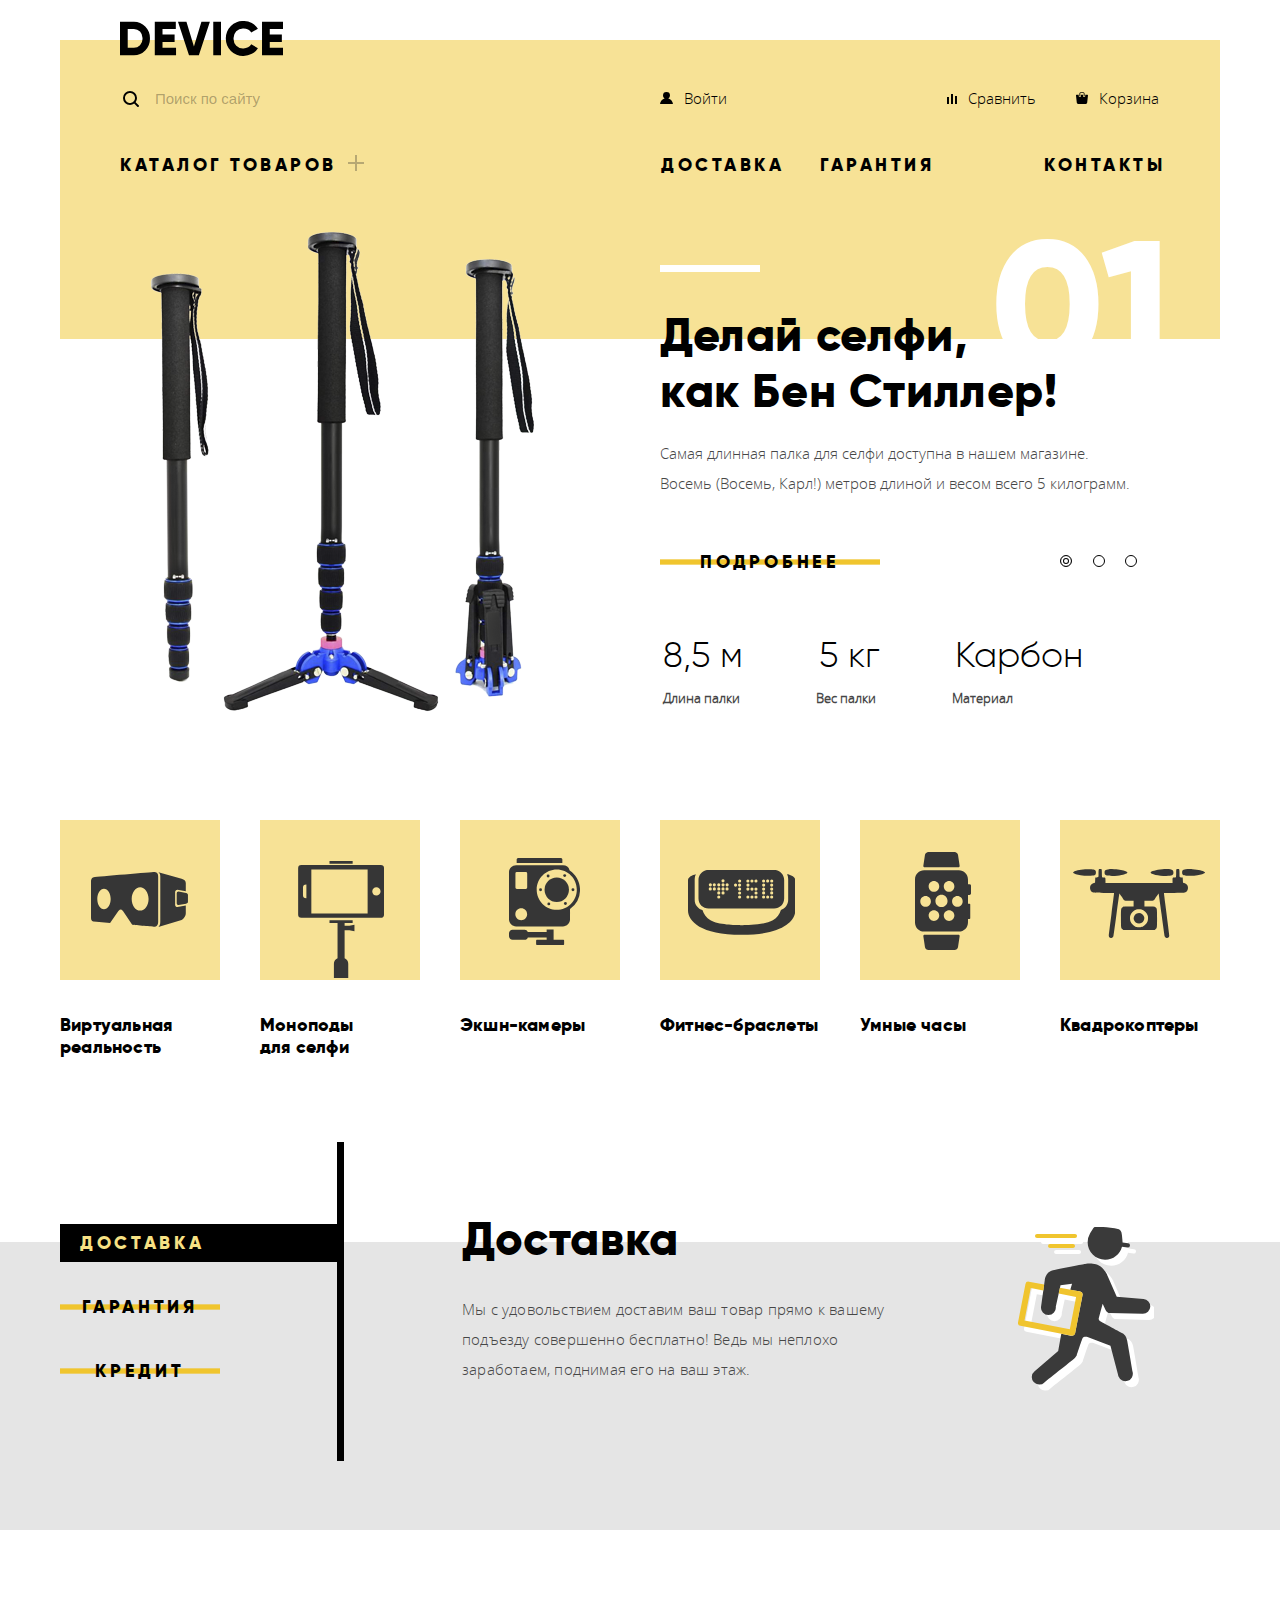
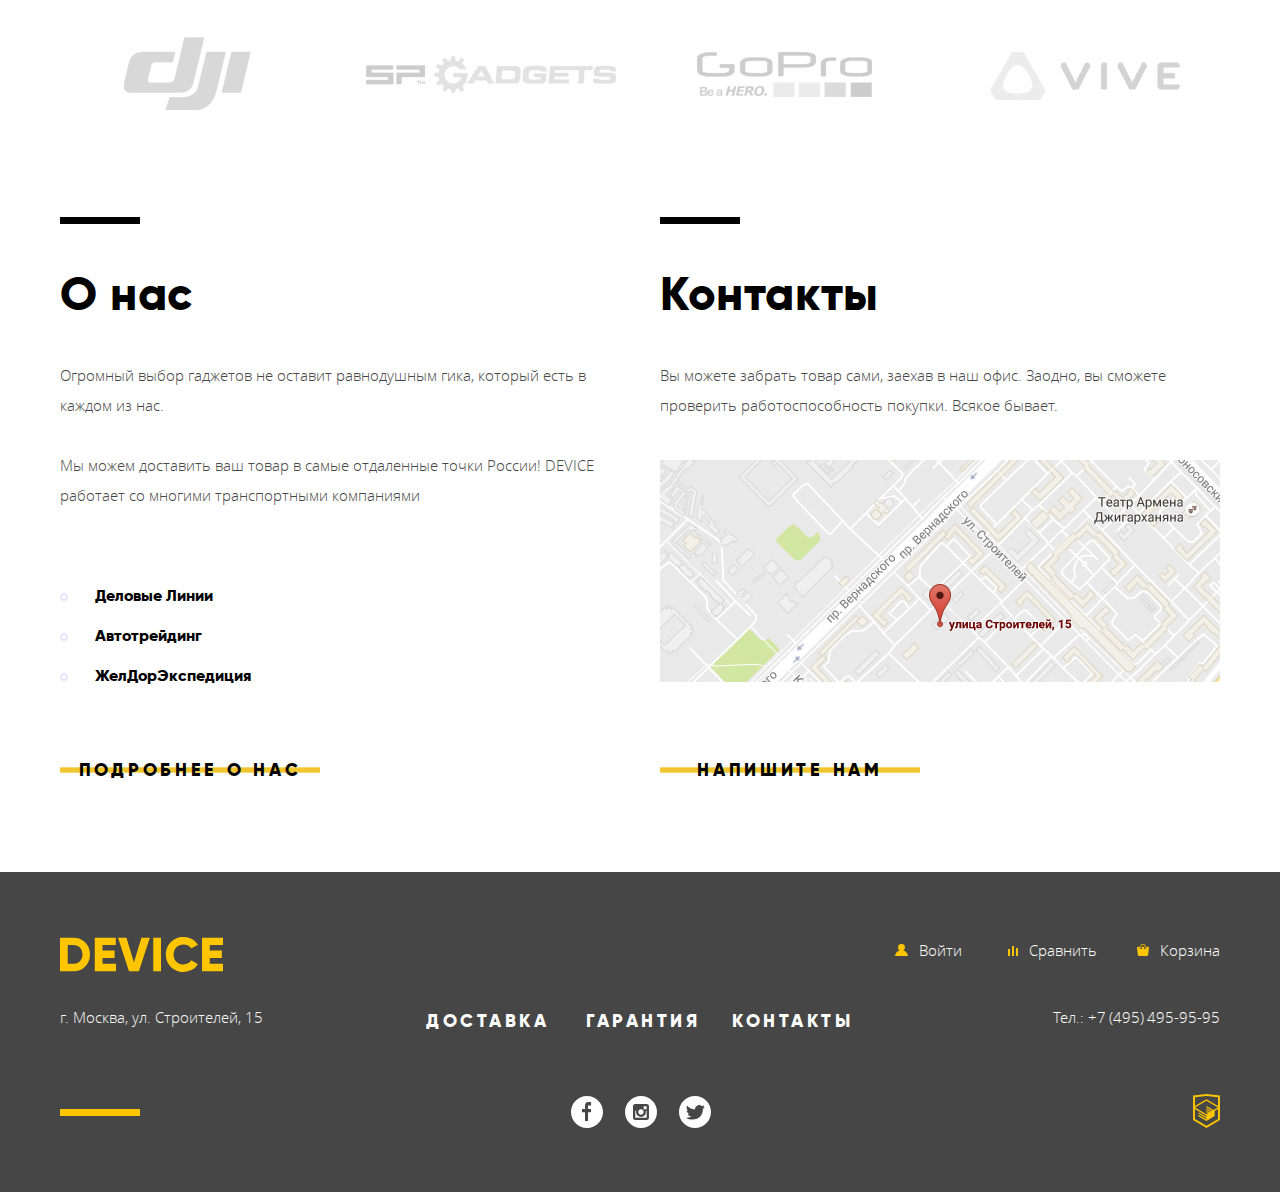
==== commit 15320d9d: ":+1:" ====
--- a/index.html
+++ b/index.html
@@ -116,8 +116,7 @@
             <div class="slide__info-wrapper">
               <span class="slide__order" aria-label="Первый слайд">01</span>
               <h3 class="slide__slogan main-heading">Делай селфи,<br> как Бен Стиллер!</h3>
-              <p class="slide__description">Самая длинная палка для селфи доступна в нашем магазине.
-                <br> Восемь (Восемь, Карл!) метров длиной и весом всего 5 килограмм.</p>
+              <p class="slide__description">Самая длинная палка для селфи доступна в нашем магазине. Восемь (Восемь, Карл!) метров длиной и весом всего 5 килограмм.</p>
               <a class="slide__product-link btn" href="#">Подробнее</a>
               <table class="slide__product-details product-details">
                 <tr class="product-details__row">
@@ -245,27 +244,21 @@
         </div>
         <section class="accordion__tab">
           <h3 class="accordion__heading main-heading">Доставка</h3>
-          <p class="accordion__description">Мы с удовольствием доставим ваш товар прямо к вашему
-            <br> подъезду совершенно бесплатно! Ведь мы неплохо
-            <br> заработаем, поднимая его на ваш этаж.</p>
+          <p class="accordion__description">Мы с удовольствием доставим ваш товар прямо к вашему подъезду совершенно бесплатно! Ведь мы неплохо заработаем, поднимая его на ваш этаж.</p>
           <svg class="accordion__img" width="136" height="164">
             <use xlink:href="img/svg/icons.svg#delivery"></use>
           </svg>
         </section>
         <section class="accordion__tab visually-hidden">
           <h3 class="accordion__heading main-heading">Гарантия</h3>
-          <p class="accordion__description">Если из-за возгорания купленного у нас товара у вас сгорит
-            <br> дом — не переживайте, мы выдадим вам новый.
-            <br> Товар, не дом, конечно же.</p>
+          <p class="accordion__description">Если из-за возгорания купленного у нас товара у вас сгорит дом — не переживайте, мы выдадим вам новый. Товар, не дом, конечно же.</p>
           <svg class="accordion__img" width="156" height="188">
             <use xlink:href="img/svg/icons.svg#warranty"></use>
           </svg>
         </section>
         <section class="accordion__tab visually-hidden">
           <h3 class="accordion__heading main-heading">Кредит</h3>
-          <p class="accordion__description">Залезть в долговую яму стало проще! Кредитные
-            <br> консультанты подберут для вас наиболее выгодные
-            <br> условия кредита. Выгодные для нашего банка, разумеется.</p>
+          <p class="accordion__description">Залезть в долговую яму стало проще! Кредитные консультанты подберут для вас наиболее выгодные условия кредита. Выгодные для нашего банка, разумеется.</p>
           <svg class="accordion__img" width="171" height="195">
             <use xlink:href="img/svg/icons.svg#credit"></use>
           </svg>
@@ -289,10 +282,8 @@
       <div class="main__company-details company-details">
         <section class="company-details__about-us about-us">
           <h3 class="company-details__heading main-heading">О нас</h3>
-          <p class="about-us__description">Огромный выбор гаджетов не оставит равнодушным гика,
-            <br> который есть в каждом из нас.</p>
-          <p class="about-us__description">Мы можем доставить ваш товар в самые отдаленные точки
-            <br> России! DEVICE работает со многими транспортными компаниями</p>
+          <p class="about-us__description">Огромный выбор гаджетов не оставит равнодушным гика, который есть в каждом из нас.</p>
+          <p class="about-us__description">Мы можем доставить ваш товар в самые отдаленные точки России! DEVICE работает со многими транспортными компаниями</p>
           <ul class="about-us__delivery-partners-section delivery-partners">
             <li class="delivery-partners__item">
               <a class="delivery-partners__link" href="#">Деловые Линии</a>
--- a/css/minifiedcss.css
+++ b/css/minifiedcss.css
@@ -3,7 +3,7 @@
   url('../fonts/gilroyextrabold-webfont.woff') format('woff');font-weight:800;font-style:bold}@font-face{font-family:'Gilroy';src:url('../fonts/gilroylight-webfont.woff2') format('woff2'),
   url('../fonts/gilroylight-webfont.woff') format('woff');font-weight:300;font-style:normal}.site{width:100%;min-height:100vh;margin:0;padding:0;font:normal 15px/2 'Open Sans', 'Arial', 'Helvetica', sans-serif;color:rgba(70, 70, 70, 1)}.site__header{margin-top:40px}.visually-hidden:not(:focus):not(:active){position:absolute;width:1px;height:1px;margin:-1px;border:0;padding:0;white-space:nowrap;-webkit-clip-path:inset(100%);clip-path:inset(100%);clip:rect(0 0 0 0);overflow:hidden}img{max-width:100%;height:auto}.btn{position:relative;z-index:0;display:inline-block;width:100%;padding:9px 0;vertical-align:middle;font:bold 18px 'Gilroy', 'Arial', 'Helvetica', sans-serif;letter-spacing:3.7px;text-align:center;text-transform:uppercase;text-decoration:none;color:rgba(0, 0, 0, 1);cursor:pointer}.btn:before{content:'';position:absolute;top:0;right:0;bottom:0;left:0;z-index:-1;background-color:rgb(240, 197, 46);-webkit-transform:scaleY(0.14);-ms-transform:scaleY(0.14);transform:scaleY(0.14);-webkit-transition:all .2s ease-in-out;-o-transition:all .2s ease-in-out;transition:all .2s ease-in-out}.btn:focus:before,.btn:hover:before{-webkit-transform:scaleY(1);-ms-transform:scaleY(1);transform:scaleY(1)}.btn:active,.btn:active:before{color:rgba(0, 0, 0, 0.3);-webkit-transform:scaleY(1);-ms-transform:scaleY(1);transform:scaleY(1)}.main-heading{font:bold 47px/1.2 'Gilroy', 'Arial', 'Helvetica', sans-serif;letter-spacing:0.6px;color:rgba(0, 0, 0, 1)}.centered{width:1160px;margin:0 auto;padding:0 20px}.header{min-height:188px;padding:0 55px 0;background-color:rgba(240, 197, 46, 0.5)}.header__logo{display:inline-block;margin-top:-28px;margin-bottom:14px}.header__actions{margin-bottom:26px}.header__nav{margin-bottom:0}.site-logo{height:45px}.site-logo:focus,.site-logo:hover{opacity:0.6}.site-logo:active{opacity:0.3}.site-logo__img{width:163px;height:35px;padding:5px}.user-actions{display:-webkit-box;display:-webkit-flex;display:-ms-flexbox;display:flex;-webkit-box-pack:justify;-webkit-justify-content:space-between;-ms-flex-pack:justify;justify-content:space-between;-webkit-box-align:baseline;-webkit-align-items:baseline;-ms-flex-align:baseline;align-items:baseline;-webkit-flex-wrap:wrap;-ms-flex-wrap:wrap;flex-wrap:wrap;padding:0;list-style:none}.user-actions__item{margin-right:10px}.user-actions__item_search{position:relative;-webkit-flex-basis:440px;-ms-flex-preferred-size:440px;flex-basis:440px}.user-actions__list{display:-webkit-box;display:-webkit-flex;display:-ms-flexbox;display:flex;-webkit-flex-basis:505px;-ms-flex-preferred-size:505px;flex-basis:505px;-webkit-flex-wrap:wrap;-ms-flex-wrap:wrap;flex-wrap:wrap;margin:0;list-style:none}.user-actions__item_login{-webkit-flex-basis:277px;-ms-flex-preferred-size:277px;flex-basis:277px}.user-actions__item_loged{-webkit-flex-basis:159px;-ms-flex-preferred-size:159px;flex-basis:159px}.user-actions__item_logout{-webkit-flex-basis:107px;-ms-flex-preferred-size:107px;flex-basis:107px}.user-actions__item_compare{-webkit-flex-basis:100px;-ms-flex-preferred-size:100px;flex-basis:100px}.user-actions__item_cart{margin-right:6px;margin-left:auto}.site-search{display:-webkit-box;display:-webkit-flex;display:-ms-flexbox;display:flex;-webkit-box-align:center;-webkit-align-items:center;-ms-flex-align:center;align-items:center}.site-search__label{position:absolute;top:11px;left:8px;width:16px;height:16px}.site-search__icon{width:16px;height:16px}.site-search__field{-webkit-flex-basis:355px;-ms-flex-preferred-size:355px;flex-basis:355px;height:49px;padding-left:40px;padding-right:10px;color:rgba(1, 1, 1, 0.3);background:none;border:none;border-bottom:2px solid rgba(1, 1, 1, 0)}.site-search__field:active,.site-search__field:focus{border-bottom-color:rgba(1, 1, 1, 1);outline:none}.site-search__field::-webkit-input-placeholder{color:rgba(1, 1, 1, 0.3)}.site-search__field:hover::-webkit-input-placeholder{color:rgba(1, 1, 1, 0.6)}.site-search__field:active::-webkit-input-placeholder,.site-search__field:focus::-webkit-input-placeholder{color:rgba(1, 1, 1, 1)}.site-search__button{display:none;height:49px;padding:0 18px;background:none;border:2px solid black;border-radius:0px;cursor:pointer}.site-search__field:active+.site-search__button,.site-search__field:focus+.site-search__button{display:-webkit-box;display:-webkit-flex;display:-ms-flexbox;display:flex}.site-search__field:active+.site-search__button:hover,.site-search__field:focus+.site-search__button:hover{background-color:rgba(1, 1, 1, 1);color:rgba(250, 250, 250, 1)}.site-search__field:active+.site-search__button:active,.site-search__field:focus+.site-search__button:active{background-color:rgba(1, 1, 1, 1);color:rgba(250, 250, 250, 0.3)}.action__link{position:relative;color:rgba(0, 0, 0, 1);text-decoration:none}.action__link_logout{color:rgba(0, 0, 0, .3)}.action__link:hover{opacity:0.6}.action__link:active{opacity:0.3}.action__text{padding-left:7px}.icon-login{width:13px;height:12px}.icon-compare{width:10px;height:10px}.icon-cart{width:12px;height:12px}.nav{font:bold 18px 'Gilroy', 'Arial', 'Helvetica', sans-serif;text-transform:uppercase}.nav__list{position:relative;display:-webkit-box;display:-webkit-flex;display:-ms-flexbox;display:flex;-webkit-flex-wrap:wrap;-ms-flex-wrap:wrap;flex-wrap:wrap;-webkit-box-align:baseline;-webkit-align-items:baseline;-ms-flex-align:baseline;align-items:baseline;margin:0;padding:0;list-style:none}.nav__item:not(:last-child){margin-right:20px;padding:5px 0 5px 5px}.nav__item_catalog{-webkit-flex-basis:516px;-ms-flex-preferred-size:516px;flex-basis:516px;margin-right:40px;cursor:pointer}.nav__item_delivery{-webkit-flex-basis:134px;-ms-flex-preferred-size:134px;flex-basis:134px}.nav__item_warranty{-webkit-flex-basis:179px;-ms-flex-preferred-size:179px;flex-basis:179px}.nav__item_contacts{margin-right:0;margin-left:auto}.nav__item-name{margin-right:3px}.nav__link{color:rgba(0, 0, 0, 1);text-decoration:none;letter-spacing:3.5px;outline:none}.nav__link:focus,.nav__link:hover{color:rgba(1, 1, 1, 0.6)}.nav__link:active{color:rgba(1, 1, 1, 0.3)}.nav__icon{width:16px;height:16px;opacity:0.3}.nav__sub-list{position:absolute;left:-55px;z-index:2;display:none;width:1100px;min-height:141px;padding:23px 0 0 60px;font:normal 15px/36px 'Open Sans', 'Arial', 'Helvetica', sans-serif;letter-spacing:0.1px;list-style:none;text-transform:none;background-color:rgba(247, 226, 150, 1)}.nav__item_catalog:hover .nav__sub-list{display:block}.nav__sub-item{display:inline-block;margin-right:59px;vertical-align:top}.nav__sub-link{display:block;text-decoration:none;color:rgba(0, 0, 0, 1)}.nav__sub-link:focus,.nav__sub-link:hover{color:rgba(0, 0, 0, 0.6)}.nav__sub-link:active{color:rgba(0, 0, 0, 0.3)}.site__main{margin-bottom:83px}.site__catalog{margin-top:-14px}.main{width:100%}.main__slider{margin-bottom:62px}.main__categories{margin-bottom:184px}.main__brands{margin-bottom:95px}.main__services{margin-bottom:95px}.slider{position:relative;padding:0 0 35px}.slider:after{content:'';position:absolute;top:0;z-index:-1;width:100%;height:111px;background-color:rgb(247, 226, 150)}.slider__switcher{position:absolute;right:74px;bottom:182px;display:-webkit-box;display:-webkit-flex;display:-ms-flexbox;display:flex;-webkit-box-pack:justify;-webkit-justify-content:space-between;-ms-flex-pack:justify;justify-content:space-between;width:95px;list-style:none}.slider__switch{position:relative;width:30px;height:30px;padding:10px;background:none;border:none;border-radius:50%;outline:none;cursor:pointer;z-index:1}.slider__switch:after{content:'';position:absolute;top:0;left:0;right:0;bottom:0;width:10px;height:10px;margin:auto;border:1px solid black;border-radius:50%;background-color:#fff;cursor:pointer;pointer-events:none}.slider__switch_curent:after{content:'';position:absolute;top:0;left:0;right:0;bottom:0;width:10px;height:10px;margin:auto;border:1px solid black;border-radius:50%;background-color:#fff;-webkit-box-shadow:inset 0px 0px 0px 2px white,
   inset 0 0 0 3px black;box-shadow:inset 0px 0px 0px 2px white,
-  inset 0 0 0 3px black;cursor:pointer;pointer-events:none}.slide{display:-webkit-box;display:-webkit-flex;display:-ms-flexbox;display:flex;-webkit-box-pack:justify;-webkit-justify-content:space-between;-ms-flex-pack:justify;justify-content:space-between}.slide__img-wrapper{width:500px;margin-left:35px;padding-left:55px}.slide__info-wrapper{position:relative;display:-webkit-box;display:-webkit-flex;display:-ms-flexbox;display:flex;-webkit-box-orient:vertical;-webkit-box-direction:normal;-webkit-flex-direction:column;-ms-flex-direction:column;flex-direction:column;width:505px;padding-right:55px}.slide__order{position:absolute;top:-11px;right:48px;width:100%;font:bold 179px/1 'Gilroy', 'Arial', 'Helvetica', sans-serif;text-align:right;color:rgba(255, 255, 255, 1)}.slide__order:before{content:'';position:absolute;top:48px;left:48px;width:100px;height:7px;background-color:white}.slide__slogan{z-index:1;padding-top:33px;margin-bottom:2px}.slide__description{-webkit-flex-basis:90px;-ms-flex-preferred-size:90px;flex-basis:90px}.slide__product-link{width:220px;margin-bottom:51px}.services{min-height:288px;background-color:rgba(229, 229, 229, 1)}.product-details__row{display:-webkit-box;display:-webkit-flex;display:-ms-flexbox;display:flex;-webkit-flex-wrap:wrap;-ms-flex-wrap:wrap;flex-wrap:wrap;margin-bottom:11px}.product-details__value{padding-right:75px;font:normal 36px 'Gilroy', 'Arial', 'Helvetica', sans-serif;color:rgba(0, 0, 0, 1)}.product-details__parameter{padding-right:75px;font-size:13px;line-height:20px}.category{display:-webkit-box;display:-webkit-flex;display:-ms-flexbox;display:flex;-webkit-flex-wrap:wrap;-ms-flex-wrap:wrap;flex-wrap:wrap;-webkit-box-pack:justify;-webkit-justify-content:space-between;-ms-flex-pack:justify;justify-content:space-between}.category__link{display:-webkit-box;display:-webkit-flex;display:-ms-flexbox;display:flex;-webkit-box-orient:vertical;-webkit-box-direction:normal;-webkit-flex-direction:column;-ms-flex-direction:column;flex-direction:column;-webkit-flex-basis:160px;-ms-flex-preferred-size:160px;flex-basis:160px;font:bold 18px/22px 'Gilroy', 'Arial', 'Helvetica', sans-serif;color:rgba(0, 0, 0, 1);text-decoration:none}.category__link-img-container{position:relative;width:160px;height:160px;margin-bottom:34px;background-color:rgba(240, 197, 46, 0.5)}.category__link-img{position:absolute}.category__link-img_virtual{top:52px;left:31px;width:97px;height:55px}.category__link-img_monopod{top:41px;left:38px;width:86px;height:117px}.category__link-img_camera{top:38px;left:49px;width:71px;height:87px}.category__link-img_bracelet{top:50px;left:28px;width:107px;height:65px}.category__link-img_watch{top:32px;left:55px;width:56px;height:98px}.category__link-img_quadrocopter{top:49px;left:13px;width:132px;height:69px}.category__link-text{letter-spacing:0.2px}.category__link:focus .category__link-img-container,.category__link:hover .category__link-img-container{background-color:rgba(240, 197, 46, 1);-webkit-transition:ease-in-out 0.2s;-o-transition:ease-in-out 0.2s;transition:ease-in-out 0.2s}.category__link:active .category__link-img-container{background-color:rgba(240, 197, 46, 1);-webkit-transition:ease-in-out 0.2s;-o-transition:ease-in-out 0.2s;transition:ease-in-out 0.2s}.category__link:active .category__link-img{opacity:0.3}.category__link:active .category__link-text{opacity:0.3}.accordion{position:relative;display:-webkit-box;display:-webkit-flex;display:-ms-flexbox;display:flex;-webkit-box-pack:justify;-webkit-justify-content:space-between;-ms-flex-pack:justify;justify-content:space-between}.accordion__btns{-webkit-flex-basis:280px;-ms-flex-preferred-size:280px;flex-basis:280px;position:relative;margin-top:-18px}.accordion__btns:after{content:'';position:absolute;top:-82px;right:-4px;width:7px;height:319px;background-color:black}.accordion__btn{width:160px;margin-bottom:26px;border:none;background:none}.accordion__btn_active{position:relative;width:280px;padding-left:20px;text-align:left;background-color:black;border-radius:0;color:rgb(247, 225, 132)}.accordion__btn_active:not(:active):before{background:none}.accordion__tab{-webkit-flex-basis:758px;-ms-flex-preferred-size:758px;flex-basis:758px;margin-top:-77px;margin-right:0}.accordion__heading{margin-bottom:26px}.accordion__description{width:600px;letter-spacing:0.2px;padding-bottom:20px}.accordion__img{position:absolute;top:-15px;right:86px}.brand{display:-webkit-box;display:-webkit-flex;display:-ms-flexbox;display:flex;-webkit-flex-wrap:wrap;-ms-flex-wrap:wrap;flex-wrap:wrap;-webkit-box-pack:justify;-webkit-justify-content:space-between;-ms-flex-pack:justify;justify-content:space-between;list-style:none}.brand__item{width:260px;height:100px}.brand__link{width:260px;height:100px}.brand__link_dji{background-image:url('../img/brands/logo-1.jpg');-webkit-transition:ease-out 0.2s;-o-transition:ease-out 0.2s;transition:ease-out 0.2s}.brand__link_dji:focus,.brand__link_dji:hover{background-image:url('../img/brands/logo-1-hover.jpg');-webkit-transition:ease-in 0.2s;-o-transition:ease-in 0.2s;transition:ease-in 0.2s}.brand__link_spga{background-image:url('../img/brands/logo-2.jpg');-webkit-transition:ease-out 0.2s;-o-transition:ease-out 0.2s;transition:ease-out 0.2s}.brand__link_spga:focus,.brand__link_spga:hover{background-image:url('../img/brands/logo-2-hover.jpg');-webkit-transition:ease-in 0.2s;-o-transition:ease-in 0.2s;transition:ease-in 0.2s}.brand__link_gopro{background-image:url('../img/brands/logo-3.jpg');-webkit-transition:ease-out 0.2s;-o-transition:ease-out 0.2s;transition:ease-out 0.2s}.brand__link_gopro:focus,.brand__link_gopro:hover{background-image:url('../img/brands/logo-3-hover.jpg');-webkit-transition:ease-in 0.2s;-o-transition:ease-in 0.2s;transition:ease-in 0.2s}.brand__link_vive{background-image:url('../img/brands/logo-4.jpg');-webkit-transition:ease-out 0.2s;-o-transition:ease-out 0.2s;transition:ease-out 0.2s}.brand__link_vive:focus,.brand__link_vive:hover{background-image:url('../img/brands/logo-4-hover.jpg');-webkit-transition:ease-in 0.2s;-o-transition:ease-in 0.2s;transition:ease-in 0.2s}.company-details{position:relative;display:-webkit-box;display:-webkit-flex;display:-ms-flexbox;display:flex;-webkit-box-pack:justify;-webkit-justify-content:space-between;-ms-flex-pack:justify;justify-content:space-between}.about-us{-webkit-flex-basis:560px;-ms-flex-preferred-size:560px;flex-basis:560px}.about-us__delivery-partners-section{margin-bottom:55px}.about-us__more-info-link{width:260px}.delivery-partners{padding:0;list-style:none}.delivery-partners__item{position:relative;padding-left:35px}.delivery-partners__item:before{content:'';position:absolute;top:17px;left:0;width:4px;height:4px;background-color:rgb(255, 255, 255);border:2px solid rgb(229, 229, 299);border-radius:50%}.contacts{-webkit-flex-basis:560px;-ms-flex-preferred-size:560px;flex-basis:560px}.contacts__description{margin-bottom:40px}.contacts__map{margin-bottom:60px}.company-details__heading{position:relative;margin-bottom:37px}.company-details__heading:before{content:'';position:absolute;top:-50px;left:0;width:80px;height:7px;background-color:black}.contacts__contact-link{width:260px}.company-details__map{display:none;position:fixed;width:960px;height:559px;top:50%;left:50%;-webkit-transform:translate(-50%, -50%);-ms-transform:translate(-50%, -50%);transform:translate(-50%, -50%);-webkit-box-shadow:-40px 0 40px -40px rgba(2, 4, 6, .75),
+  inset 0 0 0 3px black;cursor:pointer;pointer-events:none}.slide{display:-webkit-box;display:-webkit-flex;display:-ms-flexbox;display:flex;-webkit-box-pack:justify;-webkit-justify-content:space-between;-ms-flex-pack:justify;justify-content:space-between}.slide__img-wrapper{width:500px;margin-left:35px;padding-left:55px}.slide__info-wrapper{position:relative;display:-webkit-box;display:-webkit-flex;display:-ms-flexbox;display:flex;-webkit-box-orient:vertical;-webkit-box-direction:normal;-webkit-flex-direction:column;-ms-flex-direction:column;flex-direction:column;width:505px;padding-right:55px}.slide__order{position:absolute;top:-11px;right:48px;width:100%;font:bold 179px/1 'Gilroy', 'Arial', 'Helvetica', sans-serif;text-align:right;color:rgba(255, 255, 255, 1)}.slide__order:before{content:'';position:absolute;top:48px;left:48px;width:100px;height:7px;background-color:white}.slide__slogan{z-index:1;padding-top:33px;margin-bottom:2px}.slide__description{width:480px;-webkit-flex-basis:90px;-ms-flex-preferred-size:90px;flex-basis:90px}.slide__product-link{width:220px;margin-bottom:51px}.services{min-height:288px;background-color:rgba(229, 229, 229, 1)}.product-details__row{display:-webkit-box;display:-webkit-flex;display:-ms-flexbox;display:flex;-webkit-flex-wrap:wrap;-ms-flex-wrap:wrap;flex-wrap:wrap;margin-bottom:11px}.product-details__value{padding-right:75px;font:normal 36px 'Gilroy', 'Arial', 'Helvetica', sans-serif;color:rgba(0, 0, 0, 1)}.product-details__parameter{padding-right:75px;font-size:13px;line-height:20px}.category{display:-webkit-box;display:-webkit-flex;display:-ms-flexbox;display:flex;-webkit-flex-wrap:wrap;-ms-flex-wrap:wrap;flex-wrap:wrap;-webkit-box-pack:justify;-webkit-justify-content:space-between;-ms-flex-pack:justify;justify-content:space-between}.category__link{display:-webkit-box;display:-webkit-flex;display:-ms-flexbox;display:flex;-webkit-box-orient:vertical;-webkit-box-direction:normal;-webkit-flex-direction:column;-ms-flex-direction:column;flex-direction:column;-webkit-flex-basis:160px;-ms-flex-preferred-size:160px;flex-basis:160px;font:bold 18px/22px 'Gilroy', 'Arial', 'Helvetica', sans-serif;color:rgba(0, 0, 0, 1);text-decoration:none}.category__link-img-container{position:relative;width:160px;height:160px;margin-bottom:34px;background-color:rgba(240, 197, 46, 0.5)}.category__link-img{position:absolute}.category__link-img_virtual{top:52px;left:31px;width:97px;height:55px}.category__link-img_monopod{top:41px;left:38px;width:86px;height:117px}.category__link-img_camera{top:38px;left:49px;width:71px;height:87px}.category__link-img_bracelet{top:50px;left:28px;width:107px;height:65px}.category__link-img_watch{top:32px;left:55px;width:56px;height:98px}.category__link-img_quadrocopter{top:49px;left:13px;width:132px;height:69px}.category__link-text{letter-spacing:0.2px}.category__link:focus .category__link-img-container,.category__link:hover .category__link-img-container{background-color:rgba(240, 197, 46, 1);-webkit-transition:ease-in-out 0.2s;-o-transition:ease-in-out 0.2s;transition:ease-in-out 0.2s}.category__link:active .category__link-img-container{background-color:rgba(240, 197, 46, 1);-webkit-transition:ease-in-out 0.2s;-o-transition:ease-in-out 0.2s;transition:ease-in-out 0.2s}.category__link:active .category__link-img{opacity:0.3}.category__link:active .category__link-text{opacity:0.3}.accordion{position:relative;display:-webkit-box;display:-webkit-flex;display:-ms-flexbox;display:flex;-webkit-box-pack:justify;-webkit-justify-content:space-between;-ms-flex-pack:justify;justify-content:space-between}.accordion__btns{-webkit-flex-basis:280px;-ms-flex-preferred-size:280px;flex-basis:280px;position:relative;margin-top:-18px}.accordion__btns:after{content:'';position:absolute;top:-82px;right:-4px;width:7px;height:319px;background-color:black}.accordion__btn{width:160px;margin-bottom:26px;border:none;background:none}.accordion__btn_active{position:relative;width:280px;padding-left:20px;text-align:left;background-color:black;border-radius:0;color:rgb(247, 225, 132)}.accordion__btn_active:not(:active):before{background:none}.accordion__tab{-webkit-flex-basis:758px;-ms-flex-preferred-size:758px;flex-basis:758px;margin-top:-77px;margin-right:0}.accordion__heading{margin-bottom:26px}.accordion__description{width:440px;letter-spacing:0.2px;padding-bottom:20px}.accordion__img{position:absolute;top:-15px;right:86px}.brand{display:-webkit-box;display:-webkit-flex;display:-ms-flexbox;display:flex;-webkit-flex-wrap:wrap;-ms-flex-wrap:wrap;flex-wrap:wrap;-webkit-box-pack:justify;-webkit-justify-content:space-between;-ms-flex-pack:justify;justify-content:space-between;list-style:none}.brand__item{width:260px;height:100px}.brand__link{width:260px;height:100px}.brand__link_dji{background-image:url('../img/brands/logo-1.jpg');-webkit-transition:ease-out 0.2s;-o-transition:ease-out 0.2s;transition:ease-out 0.2s}.brand__link_dji:focus,.brand__link_dji:hover{background-image:url('../img/brands/logo-1-hover.jpg');-webkit-transition:ease-in 0.2s;-o-transition:ease-in 0.2s;transition:ease-in 0.2s}.brand__link_spga{background-image:url('../img/brands/logo-2.jpg');-webkit-transition:ease-out 0.2s;-o-transition:ease-out 0.2s;transition:ease-out 0.2s}.brand__link_spga:focus,.brand__link_spga:hover{background-image:url('../img/brands/logo-2-hover.jpg');-webkit-transition:ease-in 0.2s;-o-transition:ease-in 0.2s;transition:ease-in 0.2s}.brand__link_gopro{background-image:url('../img/brands/logo-3.jpg');-webkit-transition:ease-out 0.2s;-o-transition:ease-out 0.2s;transition:ease-out 0.2s}.brand__link_gopro:focus,.brand__link_gopro:hover{background-image:url('../img/brands/logo-3-hover.jpg');-webkit-transition:ease-in 0.2s;-o-transition:ease-in 0.2s;transition:ease-in 0.2s}.brand__link_vive{background-image:url('../img/brands/logo-4.jpg');-webkit-transition:ease-out 0.2s;-o-transition:ease-out 0.2s;transition:ease-out 0.2s}.brand__link_vive:focus,.brand__link_vive:hover{background-image:url('../img/brands/logo-4-hover.jpg');-webkit-transition:ease-in 0.2s;-o-transition:ease-in 0.2s;transition:ease-in 0.2s}.company-details{position:relative;display:-webkit-box;display:-webkit-flex;display:-ms-flexbox;display:flex;-webkit-box-pack:justify;-webkit-justify-content:space-between;-ms-flex-pack:justify;justify-content:space-between}.about-us{-webkit-flex-basis:560px;-ms-flex-preferred-size:560px;flex-basis:560px}.about-us__delivery-partners-section{margin-bottom:55px}.about-us__more-info-link{width:260px}.delivery-partners{padding:0;list-style:none}.delivery-partners__item{position:relative;padding-left:35px}.delivery-partners__item:before{content:'';position:absolute;top:17px;left:0;width:4px;height:4px;background-color:rgb(255, 255, 255);border:2px solid rgb(229, 229, 299);border-radius:50%}.contacts{-webkit-flex-basis:560px;-ms-flex-preferred-size:560px;flex-basis:560px}.contacts__description{width:510px;margin-bottom:40px}.contacts__map{margin-bottom:60px}.company-details__heading{position:relative;margin-bottom:37px}.company-details__heading:before{content:'';position:absolute;top:-50px;left:0;width:80px;height:7px;background-color:black}.contacts__contact-link{width:260px}.company-details__map{display:none;position:fixed;width:960px;height:559px;top:50%;left:50%;-webkit-transform:translate(-50%, -50%);-ms-transform:translate(-50%, -50%);transform:translate(-50%, -50%);-webkit-box-shadow:-40px 0 40px -40px rgba(2, 4, 6, .75),
   40px 0 40px -40px rgba(2, 4, 6, .75),
   0 8px 20px 2px rgba(2, 4, 6, .2);box-shadow:-40px 0 40px -40px rgba(2, 4, 6, .75),
   40px 0 40px -40px rgba(2, 4, 6, .75),
